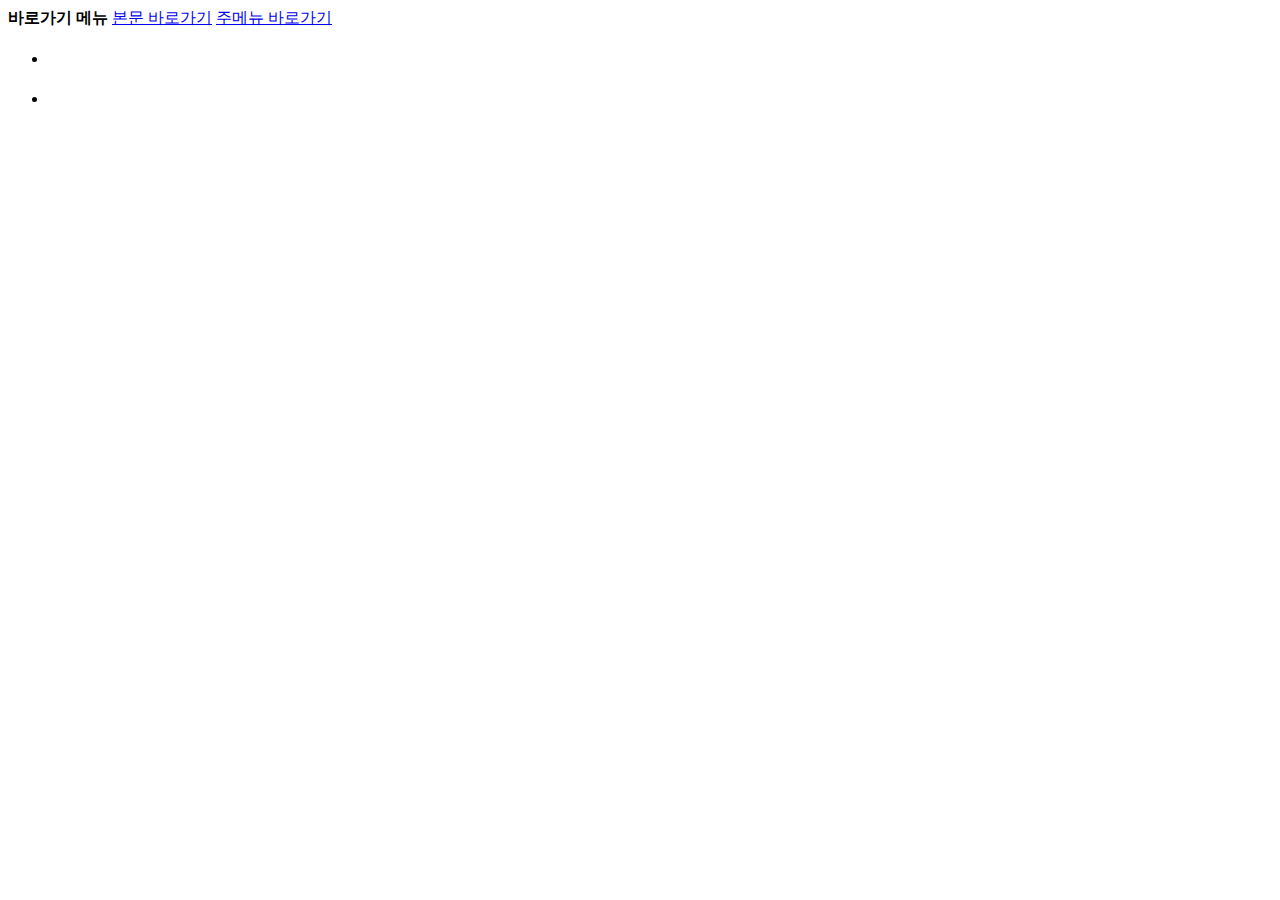
==== html/index.html @ 5887735d "Create index.html" ====
<!DOCTYPE html>
<html lang="ko">

<head>
  <meta charset="UTF-8">
  <meta http-equiv="X-UA-Compatible" content="ie=edge">
  <meta name="viewport" content="width=device-width, initial-scale=1.0, minimum-scale=1.0, maximum-scale=1.0">
  <title>부평구 통합주차시스템</title>
  <link rel="stylesheet" href="../common/css/default.css">
  <link rel="stylesheet" href="../common/css/slick.css" />
  <script src="../common/js/jquery-3.6.0.min.js"></script>
  <script src="../common/js/common.js"></script>
  <script src="../common/js/slick.js"></script>
  <script>
  </script>
</head>

<body>
  <div class="wrapper">
    <!-- skip navi -->
    <div class="skip_navi">
      <strong class="hide">바로가기 메뉴</strong>
      <a href="#contents">본문 바로가기</a>
      <a href="#gnb">주메뉴 바로가기</a>
    </div>
    <!-- / skip navi -->
    <!-- header -->
    <header>
        <div class="container">
            <div class="header_upper">
                <ul></ul>
                <ul></ul>
            </div>
            <div class="header_main">
                <h1></h1>
                <nav class="navwrap">
                    <ul class="gnb">
                        <li>
                            
                            <ul class="lnb"></ul>
                        </li>
                    </ul>
                </nav>
            </div>
        </div>
    </header>
    <!-- / header -->
    <!-- contents -->
    <div class="contentswrap">
        <div class="main_visual">
            <!-- swiper -->
            <ul>
                <li></li>
            </ul>
        </div>
        <section class="notice">

        </section>
        <section class="contacts">

        </section>
        <section class="services"></section>
    </div>
    <!-- / contents -->
    <!-- footer -->
    <footer>
        <div class="container">
            <div class="footer_upper"></div>
            <div class="footer_main"></div>
        </div>
    </footer>
    <!-- / footer -->
  </div>
</body>

</html>
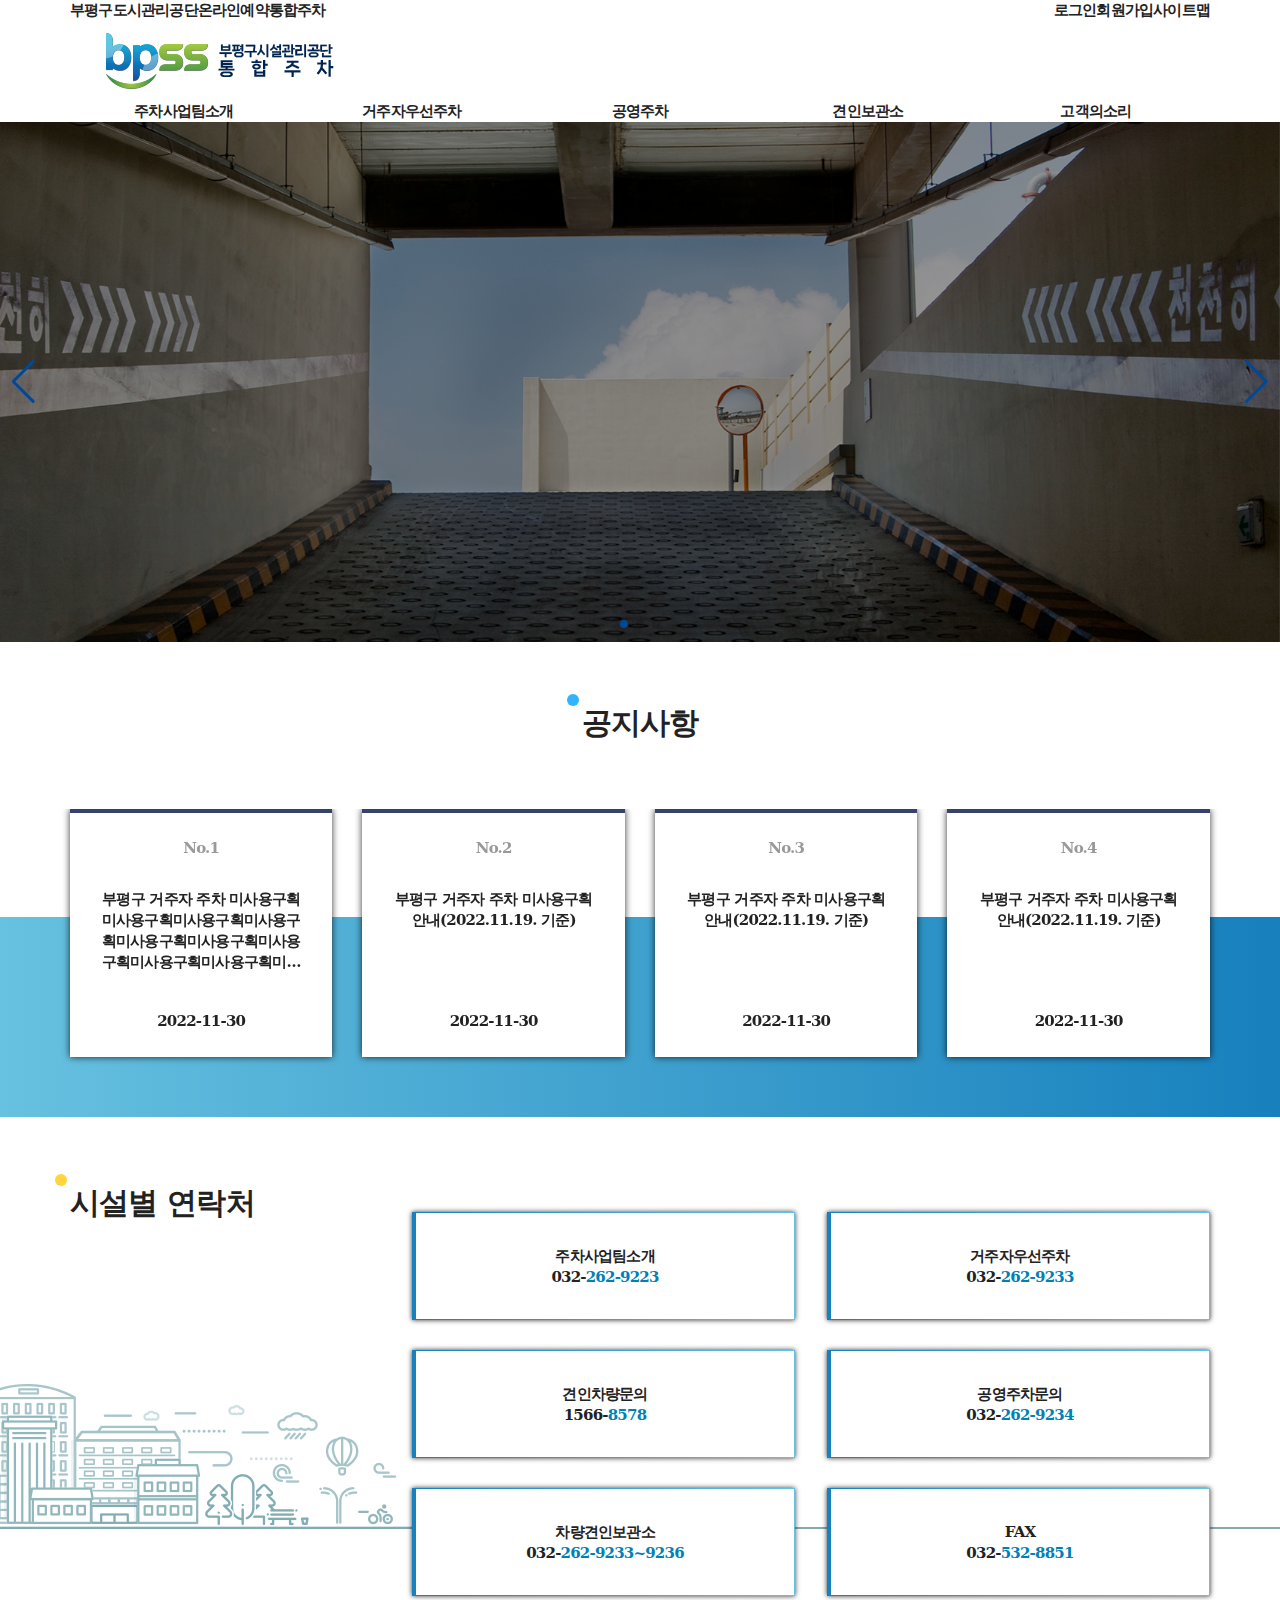
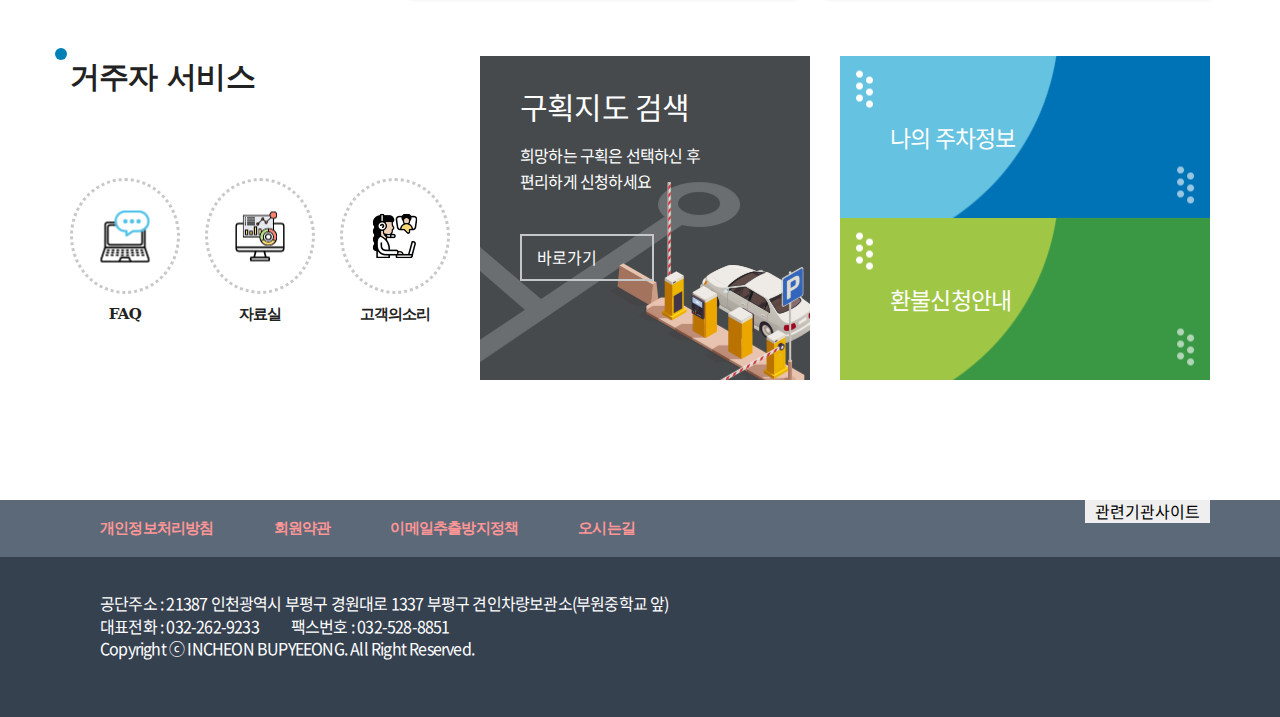
==== commit 1a6b4303: "#1130_bpp_메인70%작업했음" ====
--- a/html/index.html
+++ b/html/index.html
@@ -2,75 +2,364 @@
 <html lang="ko">
 
 <head>
-  <meta charset="UTF-8">
-  <meta http-equiv="X-UA-Compatible" content="ie=edge">
-  <meta name="viewport" content="width=device-width, initial-scale=1.0, minimum-scale=1.0, maximum-scale=1.0">
-  <title>부평구 통합주차시스템</title>
-  <link rel="stylesheet" href="../common/css/default.css">
-  <link rel="stylesheet" href="../common/css/slick.css" />
-  <script src="../common/js/jquery-3.6.0.min.js"></script>
-  <script src="../common/js/common.js"></script>
-  <script src="../common/js/slick.js"></script>
-  <script>
-  </script>
+    <meta charset="UTF-8">
+    <meta http-equiv="X-UA-Compatible" content="ie=edge">
+    <meta name="viewport" content="width=device-width, initial-scale=1.0, minimum-scale=1.0, maximum-scale=1.0">
+    <title>부평구 통합주차시스템</title>
+    <link rel="stylesheet" href="../common/css/default.css">
+    <link rel="stylesheet" href="../common/css/slick.css" />
+    <link rel="stylesheet" href="../common/css/swiper-bundle.min.css">
+    <script src="../common/js/jquery-3.6.0.min.js"></script>
+    <script src="../common/js/common.js"></script>
+    <script src="../common/js/slick.js"></script>
+    <script src="../common/js/swiper-bundle.min.js"></script>
 </head>
 
 <body>
-  <div class="wrapper">
-    <!-- skip navi -->
-    <div class="skip_navi">
-      <strong class="hide">바로가기 메뉴</strong>
-      <a href="#contents">본문 바로가기</a>
-      <a href="#gnb">주메뉴 바로가기</a>
+    <div class="wrapper">
+        <!-- skip navi -->
+        <div class="skip_navi">
+            <strong class="hide">바로가기 메뉴</strong>
+            <a href="#contents">본문 바로가기</a>
+            <a href="#gnb">주메뉴 바로가기</a>
+        </div>
+        <!-- / skip navi -->
+        <!-- header -->
+        <header>
+            <div class="container">
+                <div class="header_upper">
+                    <ul class="ul_l">
+                        <li>
+                            <a href="">
+                                부평구도시관리공단
+                            </a>
+                        </li>
+                        <li>
+                            <a href="">
+                                온라인예약
+                            </a>
+                        </li>
+                        <li>
+                            <a href="">
+                                통합주차
+                            </a>
+                        </li>
+                    </ul>
+                    <ul class="ul_r">
+                        <!-- 로그인하면 숨김 -->
+                        <li>
+                            <a href="">
+                                로그인
+                            </a>
+                        </li>
+                        <li>
+                            <a href="">
+                                회원가입
+                            </a>
+                        </li>
+                        <!-- / 로그인하면 숨김 -->
+                        <li>
+                            <a href="">
+                                사이트맵
+                            </a>
+                        </li>
+                    </ul>
+                </div>
+                <div class="header_main">
+                    <div class="logowrap">
+                        <a href=""><span class="hide">부평구시설관리공단통합주차</span></a>
+                    </div>
+                    <nav class="gnbwrap">
+                        <ul class="gnb">
+                            <li class="dep_1">
+                                <a href="">주차사업팀소개</a>
+                                <div class="lnbwrap">
+                                    <ul class="lnb"></ul>
+                                </div>
+                            </li>
+                            <li class="dep_1">
+                                <a href="">거주자우선주차</a>
+                                <div class="lnbwrap">
+                                    <ul class="lnb"></ul>
+                                </div>
+                            </li>
+                            <li class="dep_1">
+                                <a href="">공영주차</a>
+                                <div class="lnbwrap">
+                                    <ul class="lnb"></ul>
+                                </div>
+                            </li>
+                            <li class="dep_1">
+                                <a href="">견인보관소</a>
+                                <div class="lnbwrap">
+                                    <ul class="lnb"></ul>
+                                </div>
+                            </li>
+                            <li class="dep_1">
+                                <a href="">고객의소리 </a>
+                                <div class="lnbwrap">
+                                    <ul class="lnb"></ul>
+                                </div>
+                            </li>
+                        </ul>
+                    </nav>
+                </div>
+            </div>
+        </header>
+        <!-- / header -->
+        <!-- contents -->
+        <div class="contentswrap">
+            <div class="main_visualwrap">
+                <div class="swiper main_visual">
+                    <div class="swiper-wrapper">
+                        <div class="swiper-slide main_visual_01"><span class="hide">메인비쥬얼1</span></div>
+                        <div class="swiper-slide main_visual_02"><span class="hide">메인비쥬얼2</span></div>
+                        <div class="swiper-slide main_visual_03"><span class="hide">메인비쥬얼3</span></div>
+                    </div>
+                    <div class="swiper-button-next"></div>
+                    <div class="swiper-button-prev"></div>
+                    <div class="swiper-pagination"></div>
+                </div>
+                <ul>
+                    <li></li>
+                </ul>
+            </div>
+            <section class="notice">
+                <div class="container">
+                    <h2 class="main_tit">공지사항</h2>
+                    <div class="swiper noticeslide">
+                        <div class="swiper-wrapper">
+                            <div class="swiper-slide notice_list">
+                                <a href="">
+                                    <p class="notice_num">No.1</p>
+                                    <p class="notice_tit">
+                                        부평구 거주자 주차 미사용구획미사용구획미사용구획미사용구획미사용구획미사용구획미사용구획미사용구획미사용구획미사용구획미사용구획미사용구획미사용구획미사용구획미사용구획미사용구획 안내(2022.11.19. 기준)
+                                    </p>
+                                    <span>2022-11-30</span>
+                                </a>
+                            </div>
+                            <div class="swiper-slide notice_list">
+                                <a href="">
+                                    <p class="notice_num">No.2</p>
+                                    <p class="notice_tit">
+                                        부평구 거주자 주차 미사용구획 안내(2022.11.19. 기준)
+                                    </p>
+                                    <span>2022-11-30</span>
+                                </a>
+                            </div>
+                            <div class="swiper-slide notice_list">
+                                <a href="">
+                                    <p class="notice_num">No.3</p>
+                                    <p class="notice_tit">
+                                        부평구 거주자 주차 미사용구획 안내(2022.11.19. 기준)
+                                    </p>
+                                    <span>2022-11-30</span>
+                                </a>
+                            </div>
+                            <div class="swiper-slide notice_list">
+                                <a href="">
+                                    <p class="notice_num">No.4</p>
+                                    <p class="notice_tit">
+                                        부평구 거주자 주차 미사용구획 안내(2022.11.19. 기준)
+                                    </p>
+                                    <span>2022-11-30</span>
+                                </a>
+                            </div>
+                        </div>
+                        <div class="swiper-button-next2"></div>
+                        <div class="swiper-button-prev2"></div>
+                    </div>
+                </div>
+            </section>
+            <section class="contacts">
+                <div class="container">
+                    <div class="contacts_l">
+                        <h2 class="main_tit">시설별 연락처</h2>
+                    </div>
+                    <ul class="contacts_r">
+                        <li>
+                            <a href="">
+                                주차사업팀소개
+                                <span>032-<em>262-9223</em></span>
+                            </a>
+                        </li>
+                        <li>
+                            <a href="">
+                                거주자우선주차
+                                <span>032-<em>262-9233</em></span>
+                            </a>
+                        </li>
+                        <li>
+                            <a href="">
+                                견인차량문의
+                                <span>1566-<em>8578</em></span>
+                            </a>
+                        </li>
+                        <li>
+                            <a href="">
+                                공영주차문의
+                                <span>032-<em>262-9234</em></span>
+                            </a>
+                        </li>
+                        <li>
+                            <a href="">
+                                차량견인보관소
+                                <span>032-<em>262-9233~9236</em></span>
+                            </a>
+                        </li>
+                        <li>
+                            <a href="">
+                                FAX
+                                <span>032-<em>532-8851</em></span>
+                            </a>
+                        </li>
+                    </ul>
+
+                </div>
+            </section>
+            <section class="services">
+                <div class="container">
+                    <div class="services_l">
+                        <h2 class="main_tit">거주자 서비스</h2>
+                        <ul class="serv_list">
+                            <li><a href="">
+                                <dl>
+                                    <dt>
+                                        <img src="../common/images/main_icn_faq.png" alt="FAQ 아이콘">
+                                    </dt>
+                                    <dd>FAQ</dd>
+                                </dl>
+                            </a></li>
+                            <li><a href="">
+                                <dl>
+                                    <dt>
+                                        <img src="../common/images/main_icn_files.png" alt="자료실 아이콘">
+                                    </dt>
+                                    <dd>자료실</dd>
+                                </dl>
+                            </a></li>
+                            <li><a href="">
+                                <dl>
+                                    <dt>
+                                        <img src="../common/images/main_icn_customer.png" alt="고객의소리 아이콘">
+                                    </dt>
+                                    <dd>고객의소리</dd>
+                                </dl>
+                            </a></li>
+                        </ul>
+                    </div>
+                    <div class="services_m">
+                        <dl>
+                            <dt>구획지도 검색</dt>
+                            <dd>희망하는 구획은 선택하신 후<br />편리하게 신청하세요</dd>
+                        </dl>
+                        <button>바로가기</button>
+                    </div>
+                    <div class="services_r">
+                        <div>
+                            나의 주차정보
+                            <img src="" alt="">
+                            <button></button>
+                        </div>
+                        <div>
+                            환불신청안내
+                            <img src="" alt="">
+                            <button></button>
+                        </div>
+                    </div>
+                </div>
+            </section>
+        </div>
+        <!-- / contents -->
+        <!-- footer -->
+        <footer>
+                <div class="footer_upper">
+                    <div class="container">
+                        <ul>
+                            <li>
+                                <a href="">
+                                    개인정보처리방침
+                                </a>
+                            </li>
+                            <li>
+                                <a href="">
+                                    회원약관
+                                </a>
+                            </li>
+                            <li>
+                                <a href="">
+                                    이메일추출방지정책
+                                </a>
+                            </li>
+                            <li>
+                                <a href="">
+                                    오시는길
+                                </a>
+                            </li>
+                        </ul>
+                        <div>
+                            <label for="rel_sites" class="hide"></label>
+                            <select name="" id="rel_sites">
+                                <option value="0" selected>관련기관사이트</option>
+                            </select>
+                        </div>
+                    </div>
+                </div>
+                <div class="footer_main">
+                    <div class="container">
+                        <address>
+                            <p>
+                                공단주소 : 21387 인천광역시 부평구 경원대로 1337 부평구 견인차량보관소(부원중학교 앞)<br />
+                                대표전화 : 032-262-9233&nbsp;&nbsp;&nbsp;&nbsp;&nbsp;&nbsp;&nbsp;&nbsp;&nbsp;
+                                팩스번호 : 032-528-8851<br />
+                                Copyright ⓒ INCHEON BUPYEEONG. All Right Reserved.
+                            </p>
+                        </address></div>
+                </div>
+        </footer>
+        <!-- / footer -->
     </div>
-    <!-- / skip navi -->
-    <!-- header -->
-    <header>
-        <div class="container">
-            <div class="header_upper">
-                <ul></ul>
-                <ul></ul>
-            </div>
-            <div class="header_main">
-                <h1></h1>
-                <nav class="navwrap">
-                    <ul class="gnb">
-                        <li>
-                            
-                            <ul class="lnb"></ul>
-                        </li>
-                    </ul>
-                </nav>
-            </div>
-        </div>
-    </header>
-    <!-- / header -->
-    <!-- contents -->
-    <div class="contentswrap">
-        <div class="main_visual">
-            <!-- swiper -->
-            <ul>
-                <li></li>
-            </ul>
-        </div>
-        <section class="notice">
-
-        </section>
-        <section class="contacts">
-
-        </section>
-        <section class="services"></section>
-    </div>
-    <!-- / contents -->
-    <!-- footer -->
-    <footer>
-        <div class="container">
-            <div class="footer_upper"></div>
-            <div class="footer_main"></div>
-        </div>
-    </footer>
-    <!-- / footer -->
-  </div>
 </body>
+<script>
+    var swiper = new Swiper(".main_visual", {
+        slidesPerView: 1,
+        loop: true,
+        pagination: {
+            el: ".swiper-pagination",
+            clickable: true,
+        },
+        navigation: {
+            nextEl: ".swiper-button-next",
+            prevEl: ".swiper-button-prev",
+        },
+    });
+
+    var swiper2 = new Swiper(".noticeslide", {
+        slidesPerView: 1,
+        spaceBetween: 30,
+        loop: true,
+        navigation: {
+            nextEl: ".swiper-button-next2",
+            prevEl: ".swiper-button-prev2",
+        },
+        breakpoints: {
+          640: {
+            slidesPerView: 1,
+          },
+          768: {
+            slidesPerView: 2,
+            spaceBetween: 50,
+          },
+          1024: {
+            slidesPerView: 3,
+            spaceBetween: 40,
+          },
+          1280: {
+            slidesPerView: 4,
+            spaceBetween: 30,
+          },
+        },
+    });
+</script>
 
 </html>--- a/common/css/default.css
+++ b/common/css/default.css
@@ -0,0 +1,3883 @@
+@charset "UTF-8";
+/*만세체*/
+@font-face {
+  font-family: "Manse";
+  src: url("../fonts/Manse.woff") format("woff");
+  font-weight: normal;
+  font-style: normal;
+}
+/* open-sans-300 - latin */
+@font-face {
+  font-family: "Open Sans";
+  font-style: normal;
+  font-weight: 300;
+  src: url("../fonts/open-sans-v23-latin-300.eot");
+  /* IE9 Compat Modes */
+  src: local(""), url("../fonts/open-sans-v23-latin-300.eot?#iefix") format("embedded-opentype"), url("../fonts/open-sans-v23-latin-300.woff2") format("woff2"), url("../fonts/open-sans-v23-latin-300.woff") format("woff"), url("../fonts/open-sans-v23-latin-300.ttf") format("truetype"), url("../fonts/open-sans-v23-latin-300.svg#OpenSans") format("svg");
+  /* Legacy iOS */
+}
+/* open-sans-300italic - latin */
+@font-face {
+  font-family: "Open Sans";
+  font-style: italic;
+  font-weight: 300;
+  src: url("../fonts/open-sans-v23-latin-300italic.eot");
+  /* IE9 Compat Modes */
+  src: local(""), url("../fonts/open-sans-v23-latin-300italic.eot?#iefix") format("embedded-opentype"), url("../fonts/open-sans-v23-latin-300italic.woff2") format("woff2"), url("../fonts/open-sans-v23-latin-300italic.woff") format("woff"), url("../fonts/open-sans-v23-latin-300italic.ttf") format("truetype"), url("../fonts/open-sans-v23-latin-300italic.svg#OpenSans") format("svg");
+  /* Legacy iOS */
+}
+/* open-sans-regular - latin */
+@font-face {
+  font-family: "Open Sans";
+  font-style: normal;
+  font-weight: 400;
+  src: url("../fonts/open-sans-v23-latin-regular.eot");
+  /* IE9 Compat Modes */
+  src: local(""), url("../fonts/open-sans-v23-latin-regular.eot?#iefix") format("embedded-opentype"), url("../fonts/open-sans-v23-latin-regular.woff2") format("woff2"), url("../fonts/open-sans-v23-latin-regular.woff") format("woff"), url("../fonts/open-sans-v23-latin-regular.ttf") format("truetype"), url("../fonts/open-sans-v23-latin-regular.svg#OpenSans") format("svg");
+  /* Legacy iOS */
+}
+/* open-sans-italic - latin */
+@font-face {
+  font-family: "Open Sans";
+  font-style: italic;
+  font-weight: 400;
+  src: url("../fonts/open-sans-v23-latin-italic.eot");
+  /* IE9 Compat Modes */
+  src: local(""), url("../fonts/open-sans-v23-latin-italic.eot?#iefix") format("embedded-opentype"), url("../fonts/open-sans-v23-latin-italic.woff2") format("woff2"), url("../fonts/open-sans-v23-latin-italic.woff") format("woff"), url("../fonts/open-sans-v23-latin-italic.ttf") format("truetype"), url("../fonts/open-sans-v23-latin-italic.svg#OpenSans") format("svg");
+  /* Legacy iOS */
+}
+/* open-sans-regular - latin */
+@font-face {
+  font-family: "Open Sans";
+  font-style: normal;
+  font-weight: 400;
+  src: url("../fonts/open-sans-v26-latin-regular.eot");
+  /* IE9 Compat Modes */
+  src: local(""), url("../fonts/open-sans-v26-latin-regular.eot?#iefix") format("embedded-opentype"), url("../fonts/open-sans-v26-latin-regular.woff2") format("woff2"), url("../fonts/open-sans-v26-latin-regular.woff") format("woff"), url("../fonts/open-sans-v26-latin-regular.ttf") format("truetype"), url("../fonts/open-sans-v26-latin-regular.svg#OpenSans") format("svg");
+  /* Legacy iOS */
+}
+/* open-sans-500 - latin */
+@font-face {
+  font-family: "Open Sans";
+  font-style: normal;
+  font-weight: 500;
+  src: url("../fonts/open-sans-v26-latin-500.eot");
+  /* IE9 Compat Modes */
+  src: local(""), url("../fonts/open-sans-v26-latin-500.eot?#iefix") format("embedded-opentype"), url("../fonts/open-sans-v26-latin-500.woff2") format("woff2"), url("../fonts/open-sans-v26-latin-500.woff") format("woff"), url("../fonts/open-sans-v26-latin-500.ttf") format("truetype"), url("../fonts/open-sans-v26-latin-500.svg#OpenSans") format("svg");
+  /* Legacy iOS */
+}
+/* open-sans-600 - latin */
+@font-face {
+  font-family: "Open Sans";
+  font-style: normal;
+  font-weight: 600;
+  src: url("../fonts/open-sans-v23-latin-600.eot");
+  /* IE9 Compat Modes */
+  src: local(""), url("../fonts/open-sans-v23-latin-600.eot?#iefix") format("embedded-opentype"), url("../fonts/open-sans-v23-latin-600.woff2") format("woff2"), url("../fonts/open-sans-v23-latin-600.woff") format("woff"), url("../fonts/open-sans-v23-latin-600.ttf") format("truetype"), url("../fonts/open-sans-v23-latin-600.svg#OpenSans") format("svg");
+  /* Legacy iOS */
+}
+/* open-sans-600italic - latin */
+@font-face {
+  font-family: "Open Sans";
+  font-style: italic;
+  font-weight: 600;
+  src: url("../fonts/open-sans-v23-latin-600italic.eot");
+  /* IE9 Compat Modes */
+  src: local(""), url("../fonts/open-sans-v23-latin-600italic.eot?#iefix") format("embedded-opentype"), url("../fonts/open-sans-v23-latin-600italic.woff2") format("woff2"), url("../fonts/open-sans-v23-latin-600italic.woff") format("woff"), url("../fonts/open-sans-v23-latin-600italic.ttf") format("truetype"), url("../fonts/open-sans-v23-latin-600italic.svg#OpenSans") format("svg");
+  /* Legacy iOS */
+}
+/* open-sans-700 - latin */
+@font-face {
+  font-family: "Open Sans";
+  font-style: normal;
+  font-weight: 700;
+  src: url("../fonts/open-sans-v23-latin-700.eot");
+  /* IE9 Compat Modes */
+  src: local(""), url("../fonts/open-sans-v23-latin-700.eot?#iefix") format("embedded-opentype"), url("../fonts/open-sans-v23-latin-700.woff2") format("woff2"), url("../fonts/open-sans-v23-latin-700.woff") format("woff"), url("../fonts/open-sans-v23-latin-700.ttf") format("truetype"), url("../fonts/open-sans-v23-latin-700.svg#OpenSans") format("svg");
+  /* Legacy iOS */
+}
+/* open-sans-700italic - latin */
+@font-face {
+  font-family: "Open Sans";
+  font-style: italic;
+  font-weight: 700;
+  src: url("../fonts/open-sans-v23-latin-700italic.eot");
+  /* IE9 Compat Modes */
+  src: local(""), url("../fonts/open-sans-v23-latin-700italic.eot?#iefix") format("embedded-opentype"), url("../fonts/open-sans-v23-latin-700italic.woff2") format("woff2"), url("../fonts/open-sans-v23-latin-700italic.woff") format("woff"), url("../fonts/open-sans-v23-latin-700italic.ttf") format("truetype"), url("../fonts/open-sans-v23-latin-700italic.svg#OpenSans") format("svg");
+  /* Legacy iOS */
+}
+/* open-sans-800 - latin */
+@font-face {
+  font-family: "Open Sans";
+  font-style: normal;
+  font-weight: 800;
+  src: url("../fonts/open-sans-v23-latin-800.eot");
+  /* IE9 Compat Modes */
+  src: local(""), url("../fonts/open-sans-v23-latin-800.eot?#iefix") format("embedded-opentype"), url("../fonts/open-sans-v23-latin-800.woff2") format("woff2"), url("../fonts/open-sans-v23-latin-800.woff") format("woff"), url("../fonts/open-sans-v23-latin-800.ttf") format("truetype"), url("../fonts/open-sans-v23-latin-800.svg#OpenSans") format("svg");
+  /* Legacy iOS */
+}
+/* open-sans-800italic - latin */
+@font-face {
+  font-family: "Open Sans";
+  font-style: italic;
+  font-weight: 800;
+  src: url("../fonts/open-sans-v23-latin-800italic.eot");
+  /* IE9 Compat Modes */
+  src: local(""), url("../fonts/open-sans-v23-latin-800italic.eot?#iefix") format("embedded-opentype"), url("../fonts/open-sans-v23-latin-800italic.woff2") format("woff2"), url("../fonts/open-sans-v23-latin-800italic.woff") format("woff"), url("../fonts/open-sans-v23-latin-800italic.ttf") format("truetype"), url("../fonts/open-sans-v23-latin-800italic.svg#OpenSans") format("svg");
+  /* Legacy iOS */
+}
+/* Noto Sans */
+@font-face {
+  font-family: "Noto Sans";
+  font-weight: 200;
+  font-style: normal;
+  src: url("../fonts/NotoSansKR-Light.eot");
+  src: local(※), url("../fonts/NotoSansKR-Light.eot#iefix") format("embedded-opentype"), url("../fonts/NotoSansKR-Light.woff") format("woff"), url("../fonts/NotoSansKR-Light.otf") format("opentype");
+}
+@font-face {
+  font-family: "Noto Sans";
+  font-weight: 300;
+  font-style: normal;
+  src: url("../fonts/NotoSansKR-DemiLight.eot");
+  src: local(※), url("../fonts/NotoSansKR-DemiLight.eot#iefix") format("embedded-opentype"), url("../fonts/NotoSansKR-DemiLight.woff") format("woff"), url("../fonts/NotoSansKR-DemiLight.otf") format("opentype");
+}
+@font-face {
+  font-family: "Noto Sans";
+  font-weight: 400;
+  font-style: normal;
+  src: url("../common/fonts/NotoSansKR-Regular.eot");
+  src: local(※), url("../fonts/NotoSansKR-Regular.eot#iefix") format("embedded-opentype"), url("../fonts/NotoSansKR-Regular.woff") format("woff"), url("../fonts/NotoSansKR-Regular.otf") format("opentype");
+}
+@font-face {
+  font-family: "Noto Sans";
+  font-weight: 500;
+  font-style: normal;
+  src: url("../fonts/NotoSansKR-Medium.eot");
+  src: local(※), url("../fonts/NotoSansKR-Medium.eot#iefix") format("embedded-opentype"), url("../fonts/NotoSansKR-Medium.woff") format("woff"), url("../fonts/NotoSansKR-Medium.otf") format("opentype");
+}
+@font-face {
+  font-family: "Noto Sans";
+  font-weight: 700;
+  font-style: normal;
+  src: url("../fonts/NotoSansKR-Bold.eot");
+  src: local(※), url("../fonts/NotoSansKR-Bold.eot#iefix") format("embedded-opentype"), url("../fonts/NotoSansKR-Bold.woff") format("woff"), url("../fonts/NotoSansKR-Bold.otf") format("opentype");
+}
+/*나눔명조*/
+@font-face {
+  font-family: "NanumMyeongjo";
+  font-style: normal;
+  font-weight: 400;
+  src: local("※"), url("../fonts/NanumMyeongjoR.woff2") format("woff2"), url("../fonts/NanumMyeongjoR.woff") format("woff"), url("../fonts/NanumMyeongjoR.ttf") format("truetype"), url("../fonts/NanumMyeongjoR.otf") format("opentype"), url("../fonts/NanumMyeongjoR.eot") format("embedded-opentype");
+}
+@font-face {
+  font-family: "NanumMyeongjo";
+  font-style: normal;
+  font-weight: 700;
+  src: local("※"), url("../fonts/NanumMyeongjoB.woff2") format("woff2"), url("../fonts/NanumMyeongjoB.woff") format("woff"), url("../fonts/NanumMyeongjoB.ttf") format("truetype"), url("../fonts/NanumMyeongjoB.otf") format("opentype"), url("../fonts/NanumMyeongjoB.eot") format("embedded-opentype");
+}
+@font-face {
+  font-family: "NanumMyeongjo";
+  font-style: normal;
+  font-weight: 900;
+  src: local("※"), url("../fonts/NanumMyeongjoEB.woff2") format("woff2"), url("../fonts/NanumMyeongjoEB.woff") format("woff"), url("../fonts/NanumMyeongjoEB.ttf") format("truetype"), url("../fonts/NanumMyeongjoEB.otf") format("opentype"), url("../fonts/NanumMyeongjoEB.eot") format("embedded-opentype");
+}
+@font-face {
+  font-family: "Elice";
+  font-style: normal;
+  font-weight: 400;
+  src: local("※"), url("../fonts/EliceDigitalBaeumOTF_Regular.woff") format("woff"), url("../fonts/EliceDigitalCodingverH_Regular.ttf") format("truetype"), url("../fonts/EliceDigitalBaeumOTF_Regular.otf") format("opentype"), url("../fonts/EliceDigitalBaeumOTF_Regular.eot") format("embedded-opentype");
+}
+@font-face {
+  font-family: "Elice";
+  font-style: normal;
+  font-weight: 500;
+  src: local("※"), url("../fonts/EliceDigitalBaeumOTF_Regular.woff") format("woff"), url("../fonts/EliceDigitalCodingverH_Regular.ttf") format("truetype"), url("../fonts/EliceDigitalBaeumOTF_Regular.otf") format("opentype"), url("../fonts/EliceDigitalBaeumOTF_Regular.eot") format("embedded-opentype");
+}
+@font-face {
+  font-family: "one";
+  font-weight: 300;
+  font-style: normal;
+  src: url("../fonts/ONE_MOBILE_REGULAR.eot");
+  src: local(※), url("../fonts/ONE_MOBILE_REGULAR.eot") format("embedded-opentype"), url("../fonts/ONE_MOBILE_REGULAR.woff") format("woff"), url("../fonts/ONE_MOBILE_REGULAR.TTF") format("truetype"), url("../fonts/ONE_MOBILE_OTF_REGULAR.OTF") format("opentype");
+}
+@font-face {
+  font-family: "one";
+  font-weight: 400;
+  font-style: normal;
+  src: url("../fonts/ONE_MOBILE_BOLD.eot");
+  src: local(※), url("../fonts/ONE_MOBILE_BOLD.eot") format("embedded-opentype"), url("../fonts/ONE_MOBILE_BOLD.woff") format("woff"), url("../fonts/ONE_MOBILE_BOLD.TTF") format("truetype"), url("../fonts/ONE_MOBILE_OTF_BOLD.OTF") format("opentype");
+}
+@font-face {
+  font-family: "one";
+  font-weight: 500;
+  font-style: normal;
+  src: url("../fonts/ONE_MOBILE_BOLD.eot");
+  src: local(※), url("../fonts/ONE_MOBILE_BOLD.eot") format("embedded-opentype"), url("../fonts/ONE_MOBILE_BOLD.woff") format("woff"), url("../fonts/ONE_MOBILE_BOLD.TTF") format("truetype"), url("../fonts/ONE_MOBILE_OTF_BOLD.OTF") format("opentype");
+}
+@font-face {
+  font-family: "one";
+  font-weight: 600;
+  font-style: normal;
+  src: url("../fonts/ONE_MOBILE_BOLD.eot");
+  src: local(※), url("../fonts/ONE_MOBILE_BOLD.eot") format("embedded-opentype"), url("../fonts/ONE_MOBILE_BOLD.woff") format("woff"), url("../fonts/ONE_MOBILE_BOLD.TTF") format("truetype"), url("../fonts/ONE_MOBILE_OTF_BOLD.OTF") format("opentype");
+}
+@font-face {
+  font-family: "pop";
+  font-weight: 400;
+  font-style: normal;
+  src: url("../fonts/ONE_MOBILE_POP.eot");
+  src: local(※), url("../fonts/ONE_MOBILE_POP.eot") format("embedded-opentype"), url("../fonts/ONE_MOBILE_POP.woff") format("woff"), url("../fonts/ONE_MOBILE_POP.TTF") format("truetype"), url("../fonts/ONE_MOBILE_POP.OTF") format("opentype");
+}
+/* NanumSquare Neo */
+@font-face {
+  font-family: "NanumSquare Neo L";
+  src: url("NanumSquareNeoTTF-aLt.eot");
+  src: url("NanumSquareNeoTTF-aLt.eot?#iefix") format("embedded-opentype"), url("NanumSquareNeoTTF-aLt.woff2") format("woff2"), url("NanumSquareNeoTTF-aLt.woff") format("woff"), url("NanumSquareNeoTTF-aLt.ttf") format("truetype"), url("NanumSquareNeoTTF-aLt.svg#NanumSquareNeoTTF-aLt") format("svg");
+  font-weight: 300;
+  font-style: normal;
+  font-display: swap;
+}
+@font-face {
+  font-family: "NanumSquare Neo B";
+  src: url("NanumSquareNeoTTF-cBd.eot");
+  src: url("NanumSquareNeoTTF-cBd.eot?#iefix") format("embedded-opentype"), url("NanumSquareNeoTTF-cBd.woff2") format("woff2"), url("NanumSquareNeoTTF-cBd.woff") format("woff"), url("NanumSquareNeoTTF-cBd.ttf") format("truetype"), url("NanumSquareNeoTTF-cBd.svg#NanumSquareNeoTTF-cBd") format("svg");
+  font-weight: bold;
+  font-style: normal;
+  font-display: swap;
+}
+@font-face {
+  font-family: "NanumSquare Neo R";
+  src: url("NanumSquareNeoTTF-bRg.eot");
+  src: url("NanumSquareNeoTTF-bRg.eot?#iefix") format("embedded-opentype"), url("NanumSquareNeoTTF-bRg.woff2") format("woff2"), url("NanumSquareNeoTTF-bRg.woff") format("woff"), url("NanumSquareNeoTTF-bRg.ttf") format("truetype"), url("NanumSquareNeoTTF-bRg.svg#NanumSquareNeoTTF-bRg") format("svg");
+  font-weight: normal;
+  font-style: normal;
+  font-display: swap;
+}
+@font-face {
+  font-family: "NanumSquare Neo H";
+  src: url("NanumSquareNeoTTF-eHv.eot");
+  src: url("NanumSquareNeoTTF-eHv.eot?#iefix") format("embedded-opentype"), url("NanumSquareNeoTTF-eHv.woff2") format("woff2"), url("NanumSquareNeoTTF-eHv.woff") format("woff"), url("NanumSquareNeoTTF-eHv.ttf") format("truetype"), url("NanumSquareNeoTTF-eHv.svg#NanumSquareNeoTTF-eHv") format("svg");
+  font-weight: 900;
+  font-style: normal;
+  font-display: swap;
+}
+@font-face {
+  font-family: "NanumSquare Neo EB";
+  src: url("NanumSquareNeoTTF-dEb.eot");
+  src: url("NanumSquareNeoTTF-dEb.eot?#iefix") format("embedded-opentype"), url("NanumSquareNeoTTF-dEb.woff2") format("woff2"), url("NanumSquareNeoTTF-dEb.woff") format("woff"), url("NanumSquareNeoTTF-dEb.ttf") format("truetype"), url("NanumSquareNeoTTF-dEb.svg#NanumSquareNeoTTF-dEb") format("svg");
+  font-weight: bold;
+  font-style: normal;
+  font-display: swap;
+}
+@font-face {
+  font-family: "NanumSquare Neo variable";
+  src: url("NanumSquareNeo-Variable.eot");
+  src: url("NanumSquareNeo-Variable.eot?#iefix") format("embedded-opentype"), url("NanumSquareNeo-Variable.woff2") format("woff2"), url("NanumSquareNeo-Variable.woff") format("woff"), url("NanumSquareNeo-Variable.ttf") format("truetype"), url("NanumSquareNeo-Variable.svg#NanumSquareNeo-Variable") format("svg");
+  font-weight: normal;
+  font-style: normal;
+  font-display: swap;
+}
+/********* reset.css **********/
+html, body, div, span, applet, object, iframe, h1, h2, h3, h4, h5, h6, p, blockquote, pre, a, abbr, acronym, address, big, cite, code, del, dfn, em, img, ins, kbd, q, s, samp, small, strike, strong, sub, sup, tt, var, b, u, i, center, dl, dt, dd, ul, ol, li, form, fieldset, legend, label, input, button, select, textarea, header, main, footer, section, article, aside, menu, nav, table, caption, tbody, tfoot, thead, tr, th, td, summary, figure, figcaption, hgroup {
+  margin: 0;
+  padding: 0;
+  border: 0;
+  font-size: 100%;
+  font: inherit;
+  box-sizing: border-box;
+}
+
+html, body {
+  width: 100%;
+  height: 100%;
+}
+
+body {
+  font-size: 16px;
+  line-height: 1.4;
+  color: #222;
+  font-family: "Noto Sans", "sans-serif";
+  letter-spacing: -0.05em;
+}
+
+/* HTML5 display-role reset for older browsers */
+article, aside, details, figcaption, figure, footer, header, hgroup, menu, nav, section {
+  display: block;
+}
+
+h1, h2, h3, h4, h5, h6 {
+  font-size: 1rem;
+  font-weight: normal;
+}
+
+ul, ol, li {
+  list-style-type: none;
+}
+
+ul:after, ol:after, dl:after {
+  display: block;
+  clear: both;
+  content: "";
+}
+
+a {
+  color: inherit;
+  text-decoration: none;
+  display: block;
+}
+
+img {
+  max-width: 100%;
+  border: 0;
+  vertical-align: middle;
+}
+
+p {
+  max-height: 9999px;
+}
+
+address {
+  font-style: normal;
+}
+
+button {
+  margin: 0;
+  padding: 0;
+  box-sizing: border-box;
+  border: 0 none;
+  background-color: transparent;
+  font-family: inherit;
+  font-size: inherit;
+  cursor: pointer;
+  -webkit-appearance: none;
+  -moz-appearance: none;
+  appearance: none;
+  box-sizing: border-box;
+  cursor: pointer;
+}
+
+caption, legend {
+  height: 1px;
+  width: 1px;
+  overflow: hidden;
+  clip: rect(1px 1px 1px 1px);
+  clip: rect(1px, 1px, 1px, 1px);
+  margin: -1px;
+}
+
+.hide {
+  height: 1px;
+  width: 1px;
+  overflow: hidden;
+  clip: rect(1px 1px 1px 1px);
+  clip: rect(1px, 1px, 1px, 1px);
+  margin: -1px;
+  position: absolute;
+  left: 0;
+  right: 0;
+}
+
+.clear {
+  clear: both;
+  display: block;
+  content: "";
+  overflow: hidden;
+}
+
+.br {
+  display: block;
+}
+
+table {
+  display: table;
+  width: 100%;
+  border-collapse: collapse;
+  border-spacing: 0;
+  table-layout: fixed;
+}
+
+select::-ms-expand {
+  display: none;
+}
+
+input::-ms-check {
+  display: none;
+}
+
+form {
+  display: block;
+  width: 100%;
+}
+
+input, select, textarea {
+  padding: 0 10px;
+  -webkit-appearance: none;
+  -moz-appearance: none;
+  appearance: none;
+  box-sizing: border-box;
+  width: 100%;
+  display: block;
+  border: 0;
+  font-family: inherit;
+}
+
+.ml10 {
+  margin-left: 10px;
+}
+
+.ml20 {
+  margin-left: 20px;
+}
+
+.ml25 {
+  margin-left: 25px;
+}
+
+.ml30 {
+  margin-left: 30px;
+}
+
+.mt20 {
+  margin-top: 20px;
+}
+
+.mt30 {
+  margin-top: 30px;
+}
+
+.mt50 {
+  margin-top: 50px;
+}
+
+.mr40 {
+  margin-right: 40px;
+}
+
+.mb30 {
+  margin-bottom: 30px;
+}
+
+.mb50 {
+  margin-bottom: 50px;
+}
+
+.pb0 {
+  padding-bottom: 0 !important;
+}
+
+.fl {
+  float: left;
+}
+
+.fr {
+  float: right;
+}
+
+.bo_l {
+  border-left: 1px solid #999999;
+}
+
+.bo_r {
+  border-right: 1px solid #999999;
+}
+
+/*flexbox*/
+/*clear*/
+/*요소중앙정렬*/
+/*아이템 정렬*/
+#wrap {
+  min-height: 100vh;
+}
+
+*, a {
+  font-family: "NanumSquare Neo B", "serif";
+  font-weight: bold;
+  font-size: 15px;
+}
+
+.container {
+  max-width: 1140px;
+  margin: auto;
+}
+@media screen and (max-width: 1260px) {
+  .container {
+    margin-right: 30px;
+    margin-left: 30px;
+  }
+}
+@media screen and (max-width: 720px) {
+  .container {
+    margin-right: 13px;
+    margin-left: 13px;
+  }
+}
+
+.skip_navi {
+  position: absolute;
+  z-index: 9999;
+  width: 100%;
+  left: 0;
+  top: 0;
+  text-align: center;
+}
+.skip_navi a {
+  display: block;
+  position: absolute;
+  left: 0;
+  top: -9999px;
+  z-index: 1;
+  width: 100%;
+  height: 40px;
+  line-height: 40px;
+  background-color: #333;
+  color: #fff;
+  font-size: 20px;
+  font-weight: 700;
+}
+.skip_navi a:hover, .skip_navi a:focus {
+  top: 0;
+}
+
+/*헤더*/
+#header {
+  /* box-shadow:0 0 10px rgba(0,0,0,0.1);  */
+  /* &.active {border-radius:0 0 80px 0;transition:border-radius 0.1s;
+    &:before {content:'';width:100%;height:1px;background-color:#ececec;position:absolute;left:0;top:100px;display:block;z-index:11;}
+  } */
+  /*   .gnb {@include clear; text-align: center;position: relative;
+      font-size: 0;z-index: 12;margin-left: 50px;margin-right: 50px; padding-top: 25px;
+
+      .logo {float: left; width: 200px;
+        a {width: 200px;background: url(../images/logo.png) no-repeat center left;height: 40px;line-height: 40px;display: block;margin-right: 30px;
+        }
+      }
+
+      >ul {font-size: 16px; @include clear;display: inline-block;color: #fff;float: left; 
+        >li {float: left; padding: 0 30px;
+          &:hover{
+                    >a{color:#dd373b;} 
+                } 
+            &.active{
+                    a {position:relative;}
+                    >a::before{
+                      position:absolute;left:50%;bottom:-30px;width:100%;transform:translateX(-50%);height:2px;background-color:#dd373b;content:'';z-index:2;
+                    }
+                    .dep2_wrap{visibility:visible;z-index: 3;}
+                } 
+          &:first-child {
+            a {padding-left: 0;}
+          }
+
+          >a {font-weight: 600;position: relative; line-height: 40px;
+            font-family: 'Elice';font-size: 18px;
+          }
+        }
+      }
+
+      .dep2 { display: none;width: 100%;position: absolute;top: 100%;left: 0;
+        z-index: 1; visibility: hidden;background-color: #fff;
+        .container {position: relative;@include clear;
+          >ul {
+            width: calc(100% - 215px);
+            min-height: 120px;
+            padding-left: 50px;
+            background: #fff;
+            @include ftItem(3, 30);
+            margin: 30px 0 30px 215px;
+            border-left: 1px solid #cecfd1;
+            >li {
+              transition: 0.3s;
+              text-align: left;
+              margin-bottom: 18px;
+
+              &:hover {
+                >a {border-color: #23408f;color: #23408f;
+                  background-image: url(../images/icon_dep2_on.png);
+                }
+              }
+
+              >a {line-height: 1.2em;font-size: 16px;padding: 12px 20px;
+                transition: 0.3s; display: block;font-weight: 500;border: 1px solid #cecfd1; border-radius: 4px; transition: 0.3s;
+                background: url(../images/icon_dep2.png) no-repeat right 21px center;
+              }
+            }
+          }
+        }
+      }
+    }
+   */
+}
+@media screen and (max-width: 1200px) {
+  #header .gnb .dep2_wrap .container > div {
+    width: 180px;
+  }
+  #header .gnb .dep2_wrap .container > div img {
+    width: 180px;
+  }
+  #header .gnb .dep2_wrap .container > ul {
+    width: calc(100% - 180px);
+    margin-left: 180px;
+  }
+}
+@media screen and (max-width: 1080px) {
+  #header.active {
+    border-radius: 0;
+  }
+  #header.active:before {
+    top: 82px;
+  }
+  #header .hd_top {
+    display: none;
+  }
+  #header .gnb .logo a {
+    padding: 16px 0;
+  }
+  #header .gnb > ul {
+    display: none;
+  }
+  #header .gnb .btn_sitemap_open {
+    float: right;
+    display: block;
+    width: 50px;
+    height: 110px;
+    background: url(../images/common/icon_hambug.png) no-repeat center right 30px auto;
+  }
+}
+@media screen and (max-width: 720px) {
+  #header {
+    height: 55px;
+  }
+  #header.active:before {
+    top: 55px;
+  }
+  #header .gnb .logo a {
+    width: 155px;
+    background-size: 155px auto;
+    background-image: url(../images/img_logo_m.png);
+    height: 55px;
+    padding: 0;
+  }
+  #header .gnb .util {
+    padding-top: 0px;
+  }
+  #header .gnb .util .search_box {
+    top: 55px;
+  }
+  #header .gnb .util .btn_search_open {
+    width: 55px;
+    height: 55px;
+    background-size: 20px auto;
+  }
+  #header .gnb .util .btn_search_open.active {
+    background-size: 16px auto;
+  }
+  #header .gnb .util .btn_sitemap_open {
+    width: 55px;
+    height: 55px;
+    background-size: 22px auto;
+    margin: 0;
+  }
+}
+
+.m_gnb {
+  display: none;
+}
+@media screen and (min-width: 1080px) {
+  .m_gnb {
+    color: #404650;
+    position: fixed;
+    width: 100%;
+    height: 100%;
+    left: 0;
+    top: 0;
+    background: #fff;
+    z-index: 100;
+    overflow-y: hidden;
+    background: rgba(0, 0, 0, 0.6);
+  }
+  .m_gnb > div {
+    margin-left: 80px;
+    background: #fff;
+    min-height: 100%;
+  }
+  .m_gnb > div .util {
+    padding: 20px 25px;
+    background: #eee;
+  }
+  .m_gnb > div .util:after {
+    content: "";
+    display: block;
+    clear: both;
+  }
+  .m_gnb > div .util ol {
+    float: left;
+  }
+  .m_gnb > div .util ol:after {
+    content: "";
+    display: block;
+    clear: both;
+  }
+  .m_gnb > div .util ol li {
+    float: left;
+    position: relative;
+    margin-right: 7px;
+  }
+  .m_gnb > div .util ol li a {
+    display: inline-block;
+    line-height: 30px;
+    font-size: 13px;
+    padding: 0 40px 0 15px;
+    color: #fff;
+    background: #000 url(../images/m_join.png) no-repeat right 15px center/9px auto;
+    border-radius: 30px;
+    box-shadow: 0 3px 6px rgba(0, 0, 0, 0.33);
+  }
+  .m_gnb > div .util ol li:last-child a {
+    background-image: url(../images/m_login.png);
+  }
+  .m_gnb > div .util .btn_sitemap_close {
+    float: right;
+    width: 30px;
+    height: 30px;
+    background: url(../images/m_close.png) no-repeat center/15px auto;
+  }
+}
+@media screen and (min-width: 1080px) and (max-width: 1080px) {
+  .m_gnb > ul {
+    width: 100%;
+  }
+  .m_gnb > ul > li a {
+    display: block;
+    color: #404650;
+    background: url(../images/arrow_gnb_dep1_off.png) no-repeat right 30px center/7px auto;
+    border-bottom: 1px solid #ddd;
+  }
+  .m_gnb > ul > li > a {
+    font-size: 18px;
+    line-height: 52px;
+    background-color: #fff;
+    font-weight: 500;
+    padding: 0 40px 0 30px;
+  }
+  .m_gnb > ul > li .dep2_wrap {
+    display: none;
+    background-color: #f6f7fc;
+  }
+  .m_gnb > ul > li .dep2_wrap > .container {
+    margin: 0;
+    max-width: none;
+    padding: 0 20px;
+  }
+  .m_gnb > ul > li .dep2_wrap > .container > div {
+    display: none;
+  }
+  .m_gnb > ul > li .dep2_wrap > .container > ul > li > a {
+    display: block;
+    line-height: 45px;
+    font-size: 15px;
+    padding-left: 10px;
+    background-position: right 10px center;
+  }
+  .m_gnb > ul > li .dep2_wrap > .container > ul > li.active2 > a {
+    background-image: url(../images/arrow_gnb_dep3_off.png);
+    background-size: auto 7px;
+  }
+  .m_gnb > ul > li .dep2_wrap > .container > ul .dep3 {
+    display: none;
+    padding: 18px 0;
+    border-bottom: 1px solid #ddd;
+  }
+  .m_gnb > ul > li .dep2_wrap > .container > ul .dep3 > li > a {
+    display: block;
+    line-height: 32px;
+    color: #656d7b;
+    font-size: 14px;
+    border-bottom: none;
+    background: none;
+    font-weight: 300;
+    padding: 0 0 0 20px;
+  }
+  .m_gnb > ul > li .dep2_wrap > .container > ul .dep3 > li > a:before {
+    content: "";
+    display: inline-block;
+    width: 4px;
+    height: 4px;
+    background-color: #b3c1d8;
+    margin-right: 7px;
+    vertical-align: 3px;
+  }
+  .m_gnb > ul > li.active2 > a {
+    background-image: url(../images/arrow_gnb_dep3_off.png);
+    background-size: auto 7px;
+  }
+  .m_gnb > ul > li.active > a {
+    background-color: #23408f;
+    color: #fff;
+    background-image: url(../images/arrow_gnb_dep1_on.png);
+    background-size: auto 7px;
+  }
+  .m_gnb > ul > li.active .dep2_wrap > .container {
+    margin: 0;
+  }
+}
+
+#contents {
+  position: relative;
+}
+#contents:after {
+  content: "";
+  display: block;
+  clear: both;
+}
+.page_spot {
+  position: relative;
+  z-index: 1;
+  border-bottom: 1px solid #dedede;
+  color: #111;
+}
+.page_spot .page_tit {
+  background-repeat: no-repeat;
+  background-position: center;
+  background-size: cover;
+  text-align: center;
+  padding-top: 110px;
+  padding-bottom: 102px;
+  background-image: url(../images/SUB_VISUAL1.png);
+  height: 450px;
+  /*      
+       &.sb1 {background-image:url(../../images/mayor/bg_page_tit_1.jpg);}
+       &.sb2 {background-image:url(../../images/mayor/bg_page_tit_2.jpg);}
+       &.sb3 {background-image:url(../../images/mayor/bg_page_tit_3.jpg);}
+       &.sb4 {background-image:url(../../images/mayor/bg_page_tit_4.jpg);} */
+}
+.page_spot .page_tit.sb1 {
+  background-image: url(../images/SUB_VISUAL2.png);
+}
+.page_spot .page_tit.sb2 {
+  background-image: url(../images/SUB_VISUAL3.png);
+}
+.page_spot .page_tit.sb3 {
+  background-image: url(../images/SUB_VISUAL4.png);
+}
+.page_spot .page_tit.sb4 {
+  background-image: url(../images/SUB_VISUAL5.png);
+}
+.page_spot .page_tit.sb5 {
+  background-image: url(../images/SUB_VISUAL6.png);
+}
+.page_spot .page_tit > span {
+  display: block;
+  font-size: 48px;
+  line-height: 110px;
+  color: #fff;
+  font-family: "elice";
+  font-weight: 600;
+  text-shadow: 10px 10px 15px rgba(0, 0, 0, 0.3);
+  padding-top: 110px;
+}
+.page_spot .lnb {
+  text-align: center;
+}
+.page_spot .lnb > li {
+  display: inline-block;
+  font-size: 20px;
+  font-family: "elice";
+  position: relative;
+  vertical-align: top;
+}
+.page_spot .lnb > li:first-of-type:before {
+  content: none;
+}
+.page_spot .lnb > li > a {
+  display: table;
+  width: 100%;
+  height: 89px;
+  padding-top: 8px;
+  padding: 0 60px;
+}
+.page_spot .lnb > li > a > span {
+  display: table-cell;
+  vertical-align: middle;
+}
+.page_spot .lnb > li.active {
+  color: #151a59;
+  position: relative;
+  font-weight: 600;
+  border-bottom: 1px solid #071081;
+}
+.page_spot .lnb > li.active:before {
+  content: "";
+  position: absolute;
+  left: 50%;
+  bottom: 0;
+  width: 20px;
+  height: 20px;
+  background: url(../images/sub_lnb_Arrow.png) no-repeat center bottom 10px;
+  transform: translate(-50%, 50%);
+  box-sizing: border-box;
+  display: block;
+}
+.page_spot .lnb > li:hover {
+  color: #151a59;
+  position: relative;
+  font-weight: 600;
+  border-bottom: 1px solid #071081;
+}
+.page_spot .lnb > li:hover:before {
+  content: "";
+  position: absolute;
+  left: 50%;
+  bottom: 0;
+  width: 20px;
+  height: 20px;
+  background: url(../images/sub_lnb_Arrow.png) no-repeat center bottom 10px;
+  transform: translate(-50%, 50%);
+  box-sizing: border-box;
+  display: block;
+}
+.page_spot + #contents {
+  padding: 50px 0 60px;
+  min-height: 80vh;
+}
+
+/*페이지 타이틀*/
+.tit_lg {
+  padding-bottom: 50px;
+}
+.tit_lg:after {
+  content: "";
+  display: block;
+  clear: both;
+}
+.tit_lg h2 {
+  font-size: 27px;
+  font-weight: 600;
+  float: left;
+  font-family: "ONE";
+  float: left;
+}
+.tit_lg .pro_box {
+  float: right;
+}
+.tit_lg .pro_box > img {
+  display: inline-block;
+  margin-left: 10px;
+}
+.tit_lg.b_bor {
+  border-bottom: 1px solid #999999;
+}
+
+.tit_md {
+  margin-bottom: 30px;
+  display: block;
+  font-size: 18px;
+  font-family: "ONE";
+  font-weight: 600;
+}
+
+/* 하단페이지넘버 */
+.num {
+  display: block;
+  margin: auto;
+  text-align: center;
+  margin-top: 40px;
+}
+
+.w200 {
+  width: 200px;
+  max-width: 200px !important;
+}
+
+.w50 {
+  width: 50%;
+}
+
+.table th {
+  font-weight: 500;
+  text-align: left;
+  border-top: 1px solid #999;
+  border-bottom: 1px solid #999;
+  padding: 18px 0;
+}
+.table td {
+  border-bottom: 1px solid #999;
+  padding: 35px 0;
+}
+.table td > div {
+  display: inline-block;
+}
+
+.table2 th, .table2 td {
+  font-family: "ONE";
+  padding: 20px 0;
+  font-size: 15px;
+  font-weight: 600;
+  border-bottom: 1px solid #999999;
+  text-align: center;
+}
+.table2 th {
+  background-color: #d7e9ff;
+  border-top: 1px solid #999999;
+}
+.table2 td.left {
+  text-align: left;
+}
+
+.type_list:after {
+  content: "";
+  display: block;
+  clear: both;
+}
+.type_list > li {
+  float: left;
+  margin-right: 40px !important;
+  line-height: 1.2em;
+}
+.type_list > li label {
+  display: inline-block;
+  vertical-align: middle;
+  cursor: pointer;
+  padding-right: 10px;
+  font-family: "ONE";
+}
+.type_list > li input {
+  display: inline-block;
+  width: 20px;
+  height: 20px;
+  padding: 0;
+  vertical-align: middle;
+  background-size: cover;
+  margin-right: 5px;
+  margin-top: 1px;
+}
+.type_list > li input[type=checkbox] {
+  background-image: url("../images/chk_off.jpg");
+}
+.type_list > li input[type=checkbox]:checked {
+  background-image: url("../images/chk_on.jpg");
+}
+.type_list > li input[type=radio] {
+  background-image: url("../images/radio_off.png");
+}
+.type_list > li input[type=radio]:checked {
+  background-image: url("../images/radio_on.png");
+}
+.type_list > li:last-of-type {
+  margin-right: 0 !important;
+}
+
+/* 헤더 */
+#header {
+  position: absolute;
+  left: 0;
+  top: 0;
+  width: 100%;
+  z-index: 3;
+  overflow-y: hidden;
+  color: #fff;
+  /*   .hd_md{
+        .container{display: table;
+          >*{display: table-cell;vertical-align: middle;}
+        }
+    } */
+}
+#header:hover {
+  background-color: rgba(0, 0, 0, 0.5);
+}
+#header:hover > .container::before {
+  background-color: #374958;
+  width: 100%;
+  height: 1px;
+  position: relative;
+  bottom: -111px;
+  left: 0;
+  z-index: 1;
+  display: block;
+  content: "";
+}
+#header .container {
+  max-width: 1880px;
+  position: relative;
+}
+#header .container:after {
+  content: "";
+  display: block;
+  clear: both;
+}
+#header .logo {
+  float: left;
+}
+#header .logo a {
+  width: 230px;
+  background: url(../images/logo.png) no-repeat center left;
+  height: 110px;
+  line-height: 110px;
+  display: block;
+  margin-left: 40px;
+}
+#header .util {
+  float: right;
+  width: 265px;
+  margin-right: 40px;
+}
+#header .util:after {
+  content: "";
+  display: block;
+  clear: both;
+}
+#header .util li {
+  display: inline-block;
+  vertical-align: middle;
+  position: relative;
+}
+#header .util li a {
+  line-height: 110px;
+  padding: 0 20px;
+  font-weight: 400;
+  font-size: 14px;
+  color: #fff;
+}
+#header .util li a.rang {
+  background: url(../images/Arrow019.png) no-repeat center right;
+  padding-right: 20px;
+}
+#header .util .btn_search_open {
+  display: inline-block;
+  background: url(../images/search_btn.png) no-repeat center;
+  width: 40px;
+  height: 110px;
+  margin: 0 20px;
+  /* &.active{background-image: url(../images/icon_search_close.png);
+  + .search_box{display: block;}
+  } */
+}
+#header .util .open_gnb {
+  background: url(../images/sitemap_btn.png) no-repeat center;
+  width: 40px;
+  height: 110px;
+  display: inline-block;
+  vertical-align: middle;
+}
+@media screen and (max-width: 1155px) {
+  #header .util {
+    width: 200px;
+  }
+  #header .util li a {
+    padding: 0 10px;
+  }
+  #header .util .btn_search_open {
+    margin-right: 0;
+  }
+}
+@media screen and (max-width: 1080px) {
+  #header .util {
+    width: 40px;
+    text-align: right;
+  }
+  #header .util li:first-child {
+    display: none;
+  }
+  #header .util li:nth-child(2) {
+    display: none;
+  }
+  #header .util li:nth-child(3) {
+    display: none;
+  }
+}
+@media screen and (max-width: 720px) {
+  #header .util .open_gnb {
+    height: 70px;
+  }
+}
+#header .m_btn {
+  display: none;
+}
+#header .hd_menu {
+  float: left;
+  width: 50%;
+}
+#header #gnb {
+  width: 100%;
+  position: relative;
+  z-index: 1;
+  overflow: hidden;
+}
+#header #gnb:after {
+  content: "";
+  display: block;
+  clear: both;
+}
+#header #gnb .container:after {
+  content: "";
+  display: block;
+  clear: both;
+}
+#header #gnb .gnb_hd {
+  display: none;
+}
+#header #gnb .dep1 > li {
+  float: left;
+  position: relative;
+}
+#header #gnb .dep1 > li > a {
+  display: table;
+  width: 100%;
+  height: 110px;
+  font-size: 18px;
+  font-weight: 600;
+  font-family: "Elice";
+}
+#header #gnb .dep1 > li > a span {
+  display: table-cell;
+  vertical-align: middle;
+  text-align: center;
+}
+#header #gnb .dep2 {
+  position: absolute;
+  left: 0;
+  top: 100%;
+  z-index: 1;
+  width: 100%;
+  padding: 20px 10px;
+  text-align: center;
+  word-break: keep-all;
+  color: #666;
+  font-size: 16px;
+  font-weight: 500;
+}
+#header #gnb .dep2 li a {
+  font-family: "ONE";
+  margin-bottom: 10px;
+}
+#header #gnb .dep2 li:hover {
+  color: #fff;
+}
+#header #gnb .m_util {
+  display: none;
+}
+
+@media screen and (max-width: 1260px) {
+  #header .container {
+    margin-left: 0;
+    margin-right: 0;
+  }
+}
+@media screen and (max-width: 1080px) {
+  .container {
+    margin: 0 20px;
+    max-width: 100%;
+  }
+  #header:hover {
+    background-color: unset;
+  }
+  #header:hover > .container::before {
+    display: none;
+  }
+  #header #gnb {
+    position: fixed;
+    left: 0;
+    top: 0;
+    width: 100%;
+    height: 100%;
+    background-color: #fff;
+    overflow-x: hidden;
+    overflow-y: auto;
+    display: none;
+  }
+  #header #gnb .dep1 > li > a span {
+    text-align: left;
+  }
+  #header .hd_menu .logo a {
+    background-position: top left;
+    height: 60px;
+  }
+  #header .hd_menu {
+    width: unset;
+  }
+  #header .util > div > div {
+    display: none;
+  }
+  #header .util > div .logo {
+    position: absolute;
+    top: 20px;
+    display: block;
+    left: 20px;
+    content: "";
+  }
+  #header .util > div .logo a {
+    background-size: 240px auto;
+    background-position: top 5px left; /*220930*/
+  }
+  #header .hd_menu #gnb {
+    position: fixed;
+    left: 0;
+    top: 0;
+    width: 100%;
+    height: 100%;
+    overflow-x: hidden;
+    overflow-y: auto;
+    display: none;
+    background: #fff;
+    z-index: 100;
+  }
+  #header .hd_menu #gnb .container:after {
+    content: "";
+    display: block;
+    clear: both;
+  }
+  #header .hd_menu #gnb:before {
+    content: none;
+  }
+  #header .hd_menu #gnb .gnb_hd {
+    width: 100%;
+    height: 80px;
+    line-height: 80px;
+    text-align: right;
+    display: block;
+    background: #fff;
+    position: relative;
+  }
+  #header .hd_menu #gnb .gnb_hd:after {
+    content: "";
+    display: block;
+    clear: both;
+  }
+  #header .hd_menu #gnb .gnb_hd img {
+    position: absolute;
+    left: 20px;
+    top: 25px;
+    width: 240px; /* 220930 */
+  }
+  #header .hd_menu #gnb .gnb_hd .close_gnb {
+    vertical-align: middle;
+    width: 33px;
+    margin-right: 20px;
+    background: url(../images/m_gnb_close.png) no-repeat center right;
+    background-size: auto 28px;
+    height: 60px;
+  }
+  #header .hd_menu .m_btn {
+    display: block;
+    text-align: right;
+  }
+  #header .hd_menu .m_btn .open_gnb {
+    width: 40px;
+    height: 50px;
+    background: url(../images/btn_sitemap_open2.png) no-repeat top right;
+    background-size: 30px auto;
+  }
+  #header .hd_menu .m_btn .logo a {
+    background-size: auto 40px;
+    line-height: 40px;
+  }
+  #header #gnb .container:after {
+    content: "";
+    display: block;
+    clear: both;
+  }
+  #header #gnb:before {
+    content: none;
+  }
+  #header #gnb .gnb_hd:after {
+    content: "";
+    display: block;
+    clear: both;
+  }
+  #header #gnb .dep1 {
+    width: 100%;
+    padding: 0 0 30px 25px;
+  }
+  #header #gnb .dep1 > li {
+    width: 100%;
+    border-bottom: 1px solid #dde1ea;
+  }
+  #header #gnb .dep1 > li > a {
+    display: table;
+    width: 100%;
+    height: 50px;
+    text-align: left;
+    font-size: 24px;
+    color: #000;
+    line-height: 60px;
+  }
+  #header #gnb .dep1 > li > a.menu_btn {
+    position: relative;
+  }
+  #header #gnb .dep1 > li > a.menu_btn:after {
+    content: "";
+    position: absolute;
+    right: 25px;
+    top: 50%;
+    background: url(../images/icon_gnb_dep1_off.png) no-repeat center/20px auto;
+    width: 20px;
+    height: 20px;
+    transform: translateY(-50%);
+    transition: all 0.3s;
+  }
+  #header #gnb .dep1 > li > div {
+    position: static;
+    visibility: visible;
+    min-height: auto;
+    display: none;
+    background-color: #fff;
+  }
+  #header #gnb .dep1 > li > div:before, #header #gnb .dep1 > li > div:after {
+    content: none;
+  }
+  #header #gnb .dep1 > li > div > div {
+    display: none;
+  }
+  #header #gnb .dep1 > li.active > a span:before, #header #gnb .dep1 > li.active > a span:after {
+    content: none;
+  }
+  #header #gnb .dep1 > li.active > a.menu_btn:after {
+    background: url(../images/icon_gnb_dep1_on.png) no-repeat center/20px auto;
+  }
+  #header #gnb .dep1 > li.active > div {
+    visibility: visible;
+  }
+  #header .hd_menu #gnb .dep1 > li > div {
+    position: static;
+    visibility: visible;
+    min-height: auto;
+    display: block;
+  }
+  #header .hd_menu #gnb .dep1 > li > div > div {
+    margin: 0;
+  }
+  #header .hd_menu #gnb .dep1 > li > div > div > div {
+    display: none;
+  }
+  #header .hd_menu #gnb .dep1 > li > div::before, #header .hd_menu #gnb .dep1 > li > div::after {
+    display: none;
+  }
+  #header .hd_menu #gnb .dep2 > li {
+    display: block;
+    width: 100%;
+  }
+  #header .hd_menu #gnb .dep2 > li::after {
+    display: none;
+  }
+  #header #gnb .dep2 li:hover > a {
+    -webkit-text-decoration-line: none;
+            text-decoration-line: none;
+  }
+  #header .hd_menu #gnb .dep2 > li > a {
+    font-size: 20px;
+    line-height: 50px;
+    height: auto;
+    padding: 0;
+    width: 100%;
+    display: block;
+    border-bottom: 0;
+    position: relative;
+    font-weight: 500;
+    text-align: left;
+    color: #666;
+    margin-bottom: 0;
+  }
+  #header #gnb .dep2 > li > a.menu_btn:after {
+    content: "";
+    position: absolute;
+    right: 25px;
+    top: 50%;
+    background: url(../images/lnb_arrow_down.png) no-repeat center/14px auto;
+    width: 14px;
+    height: 9px;
+    transform: translateY(-50%);
+  }
+  #header #gnb .dep2 > li.active > a.menu_btn:after {
+    background: url(../images/lnb_arrow_up.png) no-repeat center/14px auto;
+  }
+  #header #gnb .dep2 {
+    border-top: 2px solid #7196ff;
+    display: none;
+    position: relative;
+    padding: 0;
+    padding-left: 25px;
+  }
+  #header #gnb .dep2:before {
+    content: none;
+  }
+  #header #gnb .dep2 > li {
+    border-bottom: 1px solid #dde1ea;
+    display: block;
+  }
+  #header #gnb .dep2 > li > h2 {
+    display: none;
+  }
+  #header #gnb .dep2 > li:last-of-type {
+    border-bottom: 0;
+  }
+  #header #gnb .dep2 > li > a:after {
+    content: none;
+  }
+  #header #gnb .dep2 > li.active > a:before {
+    content: "";
+    background-color: #fff;
+  }
+  #header #gnb .dep2 > li.active > a.menu_btn {
+    position: relative;
+  }
+  #header #gnb .dep2 > li .dep3 {
+    padding-left: 0;
+    display: none;
+    width: 100%;
+    padding-left: 20px;
+    height: auto;
+  }
+  #header #gnb .dep2 > li .dep3 > li {
+    width: 100%;
+    float: none;
+    display: block;
+    margin-bottom: 5px;
+    padding-left: 0;
+    line-height: 60px;
+  }
+  #header #gnb .dep2 > li .dep3 > li:before {
+    content: none;
+  }
+  #header #gnb .dep2 > li .dep3 > li > a { /* 221014 */
+    font-size: 19px;
+    color: #555;
+    display: inline-block;
+    width: 100%;
+  }
+  #header #gnb .dep3 {
+    border-top: 1px solid #dde1ea;
+    display: none;
+    position: relative;
+    padding: 0;
+    padding-left: 25px;
+  }
+  #header #gnb .dep3 > li {
+    border-bottom: 1px solid #dde1ea;
+    display: block;
+  }
+  #header #gnb .dep3 > li:last-child {
+    border-bottom: none;
+  }
+  #header #gnb .m_util > li:first-of-type {
+    border-right: 1px solid #80a6e3;
+  }
+  #header .hd_menu #gnb .m_util {
+    display: block;
+    border-top: 1px solid #ccc;
+    border-bottom: 1px solid #ccc;
+  }
+  #header .hd_menu #gnb .m_util:after {
+    content: "";
+    display: block;
+    clear: both;
+  }
+  #header .hd_menu #gnb .m_util > li {
+    float: left;
+    width: 50%;
+    text-align: center;
+  }
+  /* 220928 수정 */
+  #header .hd_menu #gnb .m_util > li.loginname {
+    width: 100%;
+    padding: 20px 0;
+    height: 65px;
+    border-bottom: 1px solid #ccc;
+    border-right: none;
+  }
+  #header .hd_menu #gnb .m_util > li {
+    border-right: 1px solid #ccc;
+  }
+  #header .hd_menu #gnb .m_util > li:last-child {
+    border-right: none;
+  }
+  #header .hd_menu #gnb .m_util > li a img {
+    display: block;
+    margin: auto;
+  }
+  #header .hd_menu #gnb .m_util > li a {
+    font-size: 20px;
+    text-align: center;
+    color: #555;
+    padding: 20px 0;
+  }
+}
+@media screen and (max-width: 720px) {
+  #header .logo a {
+    margin-left: 20px;
+    height: 70px;
+  }
+  #header .util {
+    margin-right: 20px;
+  }
+}
+/* 푸터 */
+.footer .container {
+  max-width: 1270px;
+  border-left: 1px solid #c8c8c8;
+  border-right: 1px solid #c8c8c8;
+}
+.footer .container > ul {
+  padding: 40px 20px;
+  text-align: right;
+  border-bottom: 1px solid #c8c8c8;
+}
+.footer .container > ul li {
+  text-align: right;
+  display: inline-block;
+  padding: 0 10px;
+}
+.footer .container > ul li:first-child {
+  padding-left: 0;
+}
+.footer .container > ul li:last-child {
+  padding-right: 0;
+}
+.footer .container .adr {
+  padding: 40px 70px 110px;
+}
+.footer .container .adr:after {
+  content: "";
+  display: block;
+  clear: both;
+}
+.footer .container .adr ol {
+  background: url(../images/footer_logo.png) no-repeat center left;
+  padding-left: 153px;
+  height: 60px;
+  font-size: 14px;
+  font-family: "ONE";
+  font-weight: 600;
+  float: left;
+}
+.footer .container .adr .website {
+  float: right;
+  width: 235px;
+  position: relative;
+}
+.footer .container .adr .website .btn {
+  position: relative;
+  width: 100%;
+  border: 2px solid #b1b1b1;
+  border-radius: 42px;
+  height: 42px;
+  padding: 0 45px 0 30px;
+  text-align: left;
+  background: #2d457c url(../images/website_arrow_down.png) no-repeat right 32px center;
+  z-index: 1;
+  color: #aaa;
+}
+.footer .container .adr .website .btn.active {
+  background-image: url(../images/website_arrow_up.png);
+}
+.footer .container .adr .website > ul {
+  padding-top: 20px;
+  display: none;
+  position: absolute;
+  left: 0;
+  top: 55%;
+  width: 100%;
+  max-height: 120px;
+  overflow-x: hidden;
+  overflow-y: auto;
+  border: 2px solid #b1b1b1;
+  border-radius: 0 0 5px 5px;
+}
+.footer .container .adr .website > ul li {
+  padding: 10px 28px;
+  border-bottom: 1px solid #b1b1b1;
+}
+.footer .container .adr .website > ul li:last-child {
+  border-bottom: none;
+}
+.footer.sub {
+  background-color: #2d457c;
+  color: #aaa;
+}
+.footer.main .container {
+  max-width: 1200px;
+}
+.footer.main .container > ul {
+  position: relative;
+}
+.footer.main .container .adr ol {
+  color: #444;
+}
+.footer.main .container .adr .website .btn {
+  background-color: #fff;
+  color: #000;
+}
+.footer.main .container .adr .website > ul {
+  background-color: #fff;
+}
+@media screen and (max-width: 1260px) {
+  .footer.main .container ul::after {
+    left: 77px;
+  }
+  .footer.main .container ul::before {
+    right: 149px;
+    height: 1500px;
+    z-index: 0;
+  }
+}
+@media screen and (max-width: 1100px) {
+  .footer.main .container ul::before {
+    right: 139px;
+  }
+}
+@media screen and (max-width: 1080px) {
+  .footer.main .container ul::after {
+    left: 103px;
+  }
+  .footer.main .container ul::before {
+    right: 102px;
+    height: 2000px;
+  }
+  .footer .container .adr ol {
+    margin-top: 40px;
+  }
+}
+@media screen and (max-width: 887px) {
+  .footer .container > ul {
+    padding: 40px 10px;
+  }
+  .footer .container > ul li {
+    padding: 0 3px;
+    font-size: 14px;
+  }
+}
+@media screen and (max-width: 720px) {
+  .footer .container {
+    border-left: unset;
+    border-right: unset;
+  }
+  .footer .container > ul {
+    display: none;
+  }
+  .footer .container .adr ol {
+    background-position: center top;
+    padding-left: 0;
+    padding-top: 75px;
+    text-align: center;
+  }
+  .footer .container .adr .website {
+    float: unset;
+    margin: auto;
+  }
+}
+
+/* header */
+header .container {
+  display: flex;
+  flex-direction: column;
+  flex-wrap: nowrap;
+}
+header .container .header_upper {
+  display: flex;
+  flex-wrap: nowrap;
+  justify-content: space-between;
+}
+header .container .header_upper > ul {
+  display: flex;
+  flex-wrap: nowrap;
+}
+header .container .header_main .logowrap {
+  height: 80px;
+}
+header .container .header_main .logowrap a {
+  width: 300px;
+  height: 100%;
+  background: url(../images/main_logo.png) no-repeat center center;
+}
+header .container .header_main .gnbwrap .gnb {
+  display: flex;
+  flex-wrap: nowrap;
+}
+header .container .header_main .gnbwrap .gnb > .dep_1 {
+  flex: 0 0 20%;
+  text-align: center;
+}
+
+/* footer */
+footer .footer_upper {
+  background-color: #5c6979;
+}
+footer .footer_upper .container {
+  display: flex;
+  flex-wrap: nowrap;
+  justify-content: space-between;
+}
+footer .footer_upper .container ul {
+  display: flex;
+  flex-wrap: nowrap;
+}
+footer .footer_upper .container ul > li {
+  padding: 18px 30px;
+}
+footer .footer_upper .container ul > li:hover {
+  background-color: #495564;
+}
+footer .footer_upper .container ul > li a {
+  color: #ff9696;
+}
+footer .footer_main {
+  height: 160px;
+  padding-top: 35px;
+  background-color: #364150;
+  color: #fff;
+}
+footer .footer_main address {
+  padding: 0 30px;
+}
+
+/* swiper common */
+.swiper {
+  width: 100%;
+  height: 100%;
+  margin-left: auto;
+  margin-right: auto;
+}
+
+/* contents */
+.contentswrap {
+  width: 100%;
+  height: 100%;
+  /* main_visual */
+}
+.contentswrap .main_visualwrap {
+  width: 100%;
+  height: 520px;
+  position: relative;
+}
+.contentswrap .main_visualwrap::after {
+  content: "";
+  display: block;
+  background: rgba(0, 0, 0, 0.4);
+  width: 100%;
+  height: 100%;
+  position: absolute;
+  top: 0;
+  left: 0;
+  z-index: 5;
+}
+.contentswrap .main_visualwrap .swiper-slide {
+  background: #fff;
+}
+.contentswrap .main_visualwrap .swiper-slide.main_visual_01 {
+  background: url(../images/main_visual_01.png) no-repeat center center/cover;
+}
+.contentswrap .main_visualwrap .swiper-slide.main_visual_02 {
+  background: url(../images/main_visual_02.png) no-repeat center center/cover;
+}
+.contentswrap .main_visualwrap .swiper-slide.main_visual_03 {
+  background: url(../images/main_visual_03.png) no-repeat center center/cover;
+}
+
+.main_tit {
+  font-family: "NanumSquare Neo EB", "serif";
+  font-weight: bold;
+  font-size: 30px;
+  display: inline-block;
+  position: relative;
+}
+.main_tit::before {
+  content: "";
+  display: block;
+  width: 12px;
+  height: 12px;
+  background-color: #000;
+  border-radius: 50%;
+  position: absolute;
+  top: -8px;
+  left: -15px;
+}
+
+/* section notice */
+.notice {
+  text-align: center;
+  padding-top: 60px;
+  position: relative;
+}
+.notice::after {
+  content: "";
+  display: block;
+  position: absolute;
+  bottom: -50px;
+  left: 50%;
+  transform: translateX(-50%);
+  width: 1280px;
+  height: 200px;
+  background: rgb(103, 193, 224);
+  background: linear-gradient(90deg, rgb(103, 193, 224) 0%, rgb(23, 128, 189) 100%);
+}
+.notice .container {
+  max-width: 1280px;
+  position: relative;
+  margin-bottom: 50px;
+}
+.notice .main_tit {
+  margin-bottom: 65px;
+}
+.notice .main_tit::before {
+  background-color: #31b4ff;
+}
+.notice .noticeslide {
+  width: 91.41%;
+  padding: 0 15px 10px;
+}
+.notice .noticeslide .notice_list a {
+  height: 248px;
+  background: #fff;
+  box-shadow: 0 0 7px rgba(0, 0, 0, 0.8);
+  display: flex;
+  flex-direction: column;
+  padding: 25px 30px;
+  border-top: 4px solid #37426a;
+}
+.notice .noticeslide .notice_list a .notice_num {
+  color: #999;
+  margin-bottom: 30px;
+}
+.notice .noticeslide .notice_list a .notice_tit {
+  display: -webkit-box;
+  max-height: 80px;
+  text-overflow: ellipsis;
+  overflow: hidden;
+  -webkit-box-orient: vertical;
+  -webkit-line-clamp: 4;
+}
+.notice .noticeslide .notice_list a span {
+  margin-top: auto;
+}
+
+/* section contacts */
+.contacts {
+  padding-top: 65px;
+  background: url(../images/main_bg_sec2.png) no-repeat center 80%;
+}
+.contacts .container {
+  display: flex;
+  flex-wrap: nowrap;
+  justify-content: space-between;
+}
+@media screen and (max-width: 1024px) {
+  .contacts .container {
+    flex-wrap: wrap;
+    flex-direction: column;
+  }
+}
+.contacts .container .contacts_l {
+  flex: 0 0 20%;
+}
+.contacts .container .contacts_l .main_tit::before {
+  background-color: #ffd43d;
+}
+.contacts .container .contacts_r {
+  flex: 0 0 70%;
+  display: flex;
+  flex-wrap: wrap;
+  justify-content: space-between;
+}
+@media screen and (max-width: 768px) {
+  .contacts .container .contacts_r {
+    flex-direction: column;
+  }
+}
+.contacts .container .contacts_r::after {
+  display: none;
+}
+.contacts .container .contacts_r > li {
+  flex: 0 0 48%;
+  background: rgb(103, 193, 224);
+  background: linear-gradient(270deg, rgb(103, 193, 224) 0%, rgb(23, 128, 189) 100%);
+  box-shadow: 0 0 5px rgba(0, 0, 0, 0.8);
+  margin-top: 30px;
+}
+.contacts .container .contacts_r > li a {
+  background-color: #fff;
+  width: calc(100% - 5px);
+  height: calc(100% - 2px);
+  padding: 33px 0;
+  text-align: center;
+  position: relative;
+  top: 1px;
+  left: 4px;
+  margin-right: 0;
+}
+.contacts .container .contacts_r > li a span {
+  display: block;
+}
+.contacts .container .contacts_r > li a span em {
+  color: #0081b6;
+}
+
+/* section services */
+.services {
+  padding-top: 60px;
+  margin-bottom: 120px;
+}
+.services .container {
+  display: flex;
+  flex-wrap: nowrap;
+  justify-content: space-between;
+}
+@media screen and (max-width: 768px) {
+  .services .container {
+    flex-wrap: wrap;
+    justify-content: flex-start;
+  }
+}
+.services .container .services_l {
+  flex: 0 0 33.33%;
+}
+.services .container .services_l .main_tit {
+  margin-bottom: 80px;
+}
+.services .container .services_l .main_tit::before {
+  background-color: #0081b6;
+}
+.services .container .services_l .serv_list {
+  display: flex;
+  flex-wrap: nowrap;
+  justify-content: space-between;
+}
+.services .container .services_l .serv_list::after {
+  display: none;
+}
+.services .container .services_l .serv_list > li {
+  flex: 0 0 28.9%;
+}
+.services .container .services_l .serv_list > li dl dt {
+  width: 100%;
+  padding-top: 100%;
+  border: 3px dotted #c8c8c8;
+  border-radius: 50%;
+  position: relative;
+  margin-bottom: 10px;
+}
+.services .container .services_l .serv_list > li dl dt img {
+  position: absolute;
+  top: 50%;
+  left: 50%;
+  transform: translate(-50%, -50%);
+}
+.services .container .services_l .serv_list > li dl dd {
+  text-align: center;
+}
+.services .container .services_m {
+  flex: 0 0 28.94%;
+  background: url(../images/main_serv_bg_01.png) no-repeat center center;
+  padding: 30px 40px;
+  color: #fff;
+}
+.services .container .services_m dt {
+  font-size: 30px;
+  margin-bottom: 15px;
+}
+.services .container .services_m dd {
+  font-size: 16px;
+  line-height: 1.6;
+  margin-bottom: 40px;
+}
+.services .container .services_m button {
+  border: 2px solid #c5c6c7;
+  color: #fff;
+  padding: 10px 15px;
+  padding-right: 55px;
+}
+.services .container .services_r {
+  flex: 0 0 32.45%;
+}
+.services .container .services_r > div {
+  padding: 65px 50px;
+  font-size: 23px;
+  color: #fff;
+}
+.services .container .services_r > div:first-of-type {
+  background: url(../images/main_serv_bg_02.png) no-repeat center center;
+}
+.services .container .services_r > div:last-of-type {
+  background: url(../images/main_serv_bg_03.png) no-repeat center center;
+}
+
+.toggle + label {
+  cursor: pointer;
+  display: inline-block;
+  width: 70px;
+  line-height: 35px;
+  border-radius: 35px;
+  border: 1px solid #ccc;
+  position: relative;
+  text-align: right;
+  padding: 0 12px;
+}
+.toggle + label span {
+  position: absolute;
+  left: 2px;
+  top: 50%;
+  transform: translateY(-50%);
+  width: 30px;
+  height: 30px;
+  border-radius: 30px;
+  transition: 0.3s;
+  background-color: #ccc;
+}
+.toggle + label:after {
+  content: "off";
+}
+.toggle:checked + label {
+  text-align: left;
+}
+.toggle:checked + label span {
+  left: calc(100% - 33px);
+  transition: 0.3s;
+  background-color: #555;
+}
+.toggle:checked + label:before {
+  content: "on";
+}
+.toggle:checked + label:after {
+  content: none;
+}
+
+/* 셀렉트 */
+.pro_box .dropdown {
+  max-width: 450px;
+  position: relative;
+  display: inline-block;
+  z-index: 1;
+}
+.pro_box .dropdown .btn {
+  position: relative;
+  width: 100%;
+  border: 1px solid #999;
+  border-radius: 42px;
+  height: 30px;
+  padding: 0 40px 0 20px;
+  text-align: left;
+  background: #fff url(../images/tit_dropdown_btn_down.png) no-repeat right 20px center;
+  z-index: 1;
+  font-size: 14px;
+}
+.pro_box .dropdown .btn.active {
+  background-image: url(../images/tit_dropdown_btn_up.png);
+}
+.pro_box .dropdown > ul {
+  background-color: #fff;
+  padding-top: 10px;
+  display: none;
+  position: absolute;
+  left: 0;
+  top: 55%;
+  width: 100%;
+  max-height: 120px;
+  overflow-x: hidden;
+  overflow-y: auto;
+  border: 1px solid #b1b1b1;
+  border-radius: 0 0 5px 5px;
+  font-size: 14px;
+}
+.pro_box .dropdown > ul li {
+  padding: 5px 25px;
+  border-bottom: 1px solid #b1b1b1;
+}
+.pro_box .dropdown > ul li:last-child {
+  border-bottom: none;
+}
+
+/*드롭다운 리스트*/
+.list_dropdown {
+  border-top: 1px solid #444444;
+}
+.list_dropdown ol li {
+  border-bottom: 1px solid #444444;
+  padding: 10px 0;
+  font-weight: 500;
+}
+.list_dropdown dt,
+.list_dropdown dd {
+  border-bottom: 1px solid #444;
+}
+.list_dropdown dt {
+  padding: 35px 0;
+}
+.list_dropdown dt > a {
+  display: block;
+  width: 100%;
+}
+.list_dropdown dt ul {
+  padding-top: 20px;
+  display: block;
+  margin-left: 30px;
+  clear: both;
+}
+.list_dropdown dt ul:after {
+  content: "";
+  display: block;
+  clear: both;
+}
+.list_dropdown dt ul li {
+  float: left;
+  margin-right: 20px;
+}
+.list_dropdown dt ul li a {
+  min-width: 160px;
+  background-color: #a4a4a4;
+  color: #fff;
+  text-align: center;
+  height: 35px;
+  line-height: 35px;
+  border-radius: 30px;
+  font-weight: 500;
+}
+.list_dropdown dt ul li a > span {
+  background-color: #474747;
+  height: 20px;
+  line-height: 20px;
+  width: 60px;
+  margin-left: 5px;
+  padding: 0 15px;
+  border-radius: 15px;
+  font-size: 14px;
+  font-weight: 400;
+  margin-right: -5px;
+}
+.list_dropdown dt ul li:hover a {
+  background-color: #4880ff;
+}
+.list_dropdown dt ul li:hover a > span {
+  background-color: #264997;
+}
+.list_dropdown dt > div:after {
+  content: "";
+  display: block;
+  clear: both;
+}
+.list_dropdown dt > div a {
+  float: left;
+  font-weight: 500;
+}
+.list_dropdown dt > div > div {
+  float: right;
+  width: 350px;
+}
+.list_dropdown dt > div > div .pop_wrap {
+  display: inline-block;
+}
+.list_dropdown dt .radio {
+  float: right;
+  padding-top: 0;
+  margin-left: 0;
+  margin-bottom: 0;
+  font-size: 14px;
+  clear: none;
+}
+.list_dropdown dd {
+  display: none;
+  padding: 20px 0;
+}
+
+.num_bor {
+  height: 26px;
+  line-height: 26px;
+  border: 2px solid #00c6d2;
+  border-radius: 7px;
+  padding: 0 10px;
+  margin-right: 10px;
+  height: 34px;
+  line-height: 34px;
+}
+
+.btn1 {
+  background-color: #00c6d2;
+  border-radius: 20px;
+  color: #fff;
+  padding: 5px 25px;
+  height: 34px;
+  line-height: 34px;
+  min-width: 90px;
+}
+
+.btn2 {
+  min-width: 110px;
+  color: #fff;
+  height: 34px;
+  line-height: 34px;
+  background-color: #008ec2;
+  border-radius: 7px;
+}
+
+.btn3 {
+  min-width: 110px;
+  background-color: #558dff;
+  color: #fff;
+  border-radius: 4px;
+  height: 34px;
+  line-height: 34px;
+}
+
+.bg_gray {
+  background-color: #666666;
+}
+
+.bg_blue {
+  background-color: #008fd2;
+}
+
+.ex {
+  /* 설명버튼 */
+  color: #fff;
+  background-color: #777;
+  width: 60px;
+  height: 20px;
+  line-height: 20px;
+  border-radius: 15px;
+  font-size: 12px;
+  font-weight: 400;
+}
+
+.btn_box {
+  margin-top: 30px;
+  text-align: center;
+  font-size: 0;
+}
+.btn_box .btn {
+  font-family: "ONE";
+  border-radius: 5px;
+  margin: 0 20px;
+  font-size: 14px;
+  height: 44px;
+  line-height: 44px;
+  color: #fff;
+  background-color: #008ec2;
+  max-width: 140px;
+  font-weight: 600;
+  display: block;
+  margin: auto;
+  letter-spacing: initial;
+}
+
+/* 모달팝업 */
+.modal_pop {
+  display: none;
+  position: fixed;
+  width: 100%;
+  height: 100%;
+  left: 0;
+  top: 0;
+  z-index: 999;
+  background-color: rgba(0, 0, 0, 0.8);
+}
+.modal_pop .inner {
+  position: absolute;
+  left: 0;
+  right: 0;
+  top: 50%;
+  max-width: 1233px;
+  margin: 50px auto;
+  background-color: #fff;
+  transform: translatey(-50%);
+  overflow-x: hidden;
+  overflow-y: auto;
+  max-height: 650px;
+}
+.modal_pop .inner .pop_box {
+  width: 100%;
+  height: 100%;
+}
+.modal_pop .inner .pop_x {
+  position: absolute;
+  top: 20px;
+  right: 20px;
+  content: "";
+  background: url(../images/popup_close.png) no-repeat top right;
+  display: block;
+  width: 19px;
+  height: 19px;
+}
+
+.yoso {
+  overflow-x: auto;
+  overflow-y: hidden;
+  padding: 0 10px;
+  flex-grow: 1;
+  margin-top: 10px;
+}
+.yoso > div {
+  min-width: 1250px;
+  line-height: 0;
+  font-size: 0;
+  display: flex;
+}
+.yoso .accordion {
+  margin-right: 20px;
+  display: inline-block;
+  vertical-align: top;
+}
+.yoso .accordion li {
+  font-size: 16px;
+  margin: 5px 0;
+}
+.yoso .accordion li a {
+  max-width: 200px;
+  min-width: 200px;
+  min-height: 70px;
+  padding: 10px 35px 10px 10px;
+  position: relative;
+  line-height: 1.2;
+  border: 1px solid #dddddd;
+}
+.yoso .accordion li a .num_btn {
+  border-radius: 50px;
+  background-color: #00c6d2;
+  width: 20px;
+  height: 20px;
+  text-align: center;
+  position: absolute;
+  line-height: 18px;
+  right: 10px;
+  top: 50%;
+  font-size: 12px;
+  transform: translatey(-50%);
+}
+.yoso .accordion > li {
+  width: 100%;
+  text-align: left;
+}
+.yoso .accordion > li > a {
+  background-color: #d5e6ff;
+  font-weight: 500;
+  height: 70px;
+  line-height: 50px;
+}
+.yoso .accordion > li > ul {
+  display: none;
+  margin-top: 5px;
+}
+.yoso .accordion > li > ul li {
+  font-size: 14px;
+}
+.yoso .accordion > li > ul li a {
+  border: 1px solid #dddddd;
+  max-width: 200px;
+}
+.yoso .accordion > li > ul li a.btn:after {
+  content: "+";
+  border-radius: 50px;
+  background-color: #00c6d2;
+  width: 20px;
+  height: 20px;
+  text-align: center;
+  position: absolute;
+  line-height: 18px;
+  right: 10px;
+  top: 10px;
+  color: #fff;
+  font-weight: 600;
+}
+.yoso .accordion > li > ul li a.btn.active:after {
+  content: "-";
+  line-height: 17px;
+}
+.yoso .accordion > li > ul li a .num_btn {
+  top: 67%;
+}
+.yoso .accordion > li > ul li > ul {
+  display: none;
+  margin-right: 10px;
+  margin-left: 80px;
+  flex-direction: column;
+}
+.yoso .accordion > li > ul li > ul li {
+  position: relative;
+  /* &::before{display: block; content: ''; position: absolute; width: 40px; height: 1px; left: -40px; top: 35px; background-color: #999999;}
+    &:last-child{
+      &::after{display: block; content: ''; position: absolute; width: 1px; height: 300px; left: -40px; bottom: 34px; background-color: #999999;}
+    } */
+}
+.yoso .accordion > li > ul li > ul li > a {
+  border: 1px solid #dddddd;
+  padding: 10px;
+  max-width: 200px;
+  position: relative;
+  padding-right: 30px;
+  background-color: #dddddd;
+  /*  &.active {color:blue;} */
+}
+.yoso .accordion > li > ul li > ul li > a.btn:after {
+  content: "+";
+  border-radius: 50px;
+  background-color: #00c6d2;
+  width: 20px;
+  height: 20px;
+  text-align: center;
+  position: absolute;
+  line-height: 18px;
+  right: 10px;
+  top: 10px;
+  color: #fff;
+  font-weight: 600;
+}
+.yoso .accordion > li > ul li > ul li > a.btn.active:after {
+  content: "-";
+  line-height: 17px;
+}
+.yoso .accordion > li > ul li > ul li > ul {
+  margin-left: 80px;
+  display: none;
+  margin-right: 10px;
+  flex-direction: column;
+}
+.yoso .accordion > li > ul li > ul li > ul li {
+  position: relative;
+}
+.yoso .accordion > li > ul li > ul li > ul li a {
+  background-color: #374450;
+  color: #fff;
+}
+.yoso .accordion > li > ul li > ul li > ul li:hover a {
+  border: 3px solid #00c6d2;
+}
+
+/* 요소기술 */
+.yoso_detail {
+  border-right: 1px solid #999999;
+  border-left: 1px solid #999999;
+  position: relative;
+}
+.yoso_detail::before {
+  height: 100%;
+  content: "";
+  display: block;
+  position: absolute;
+  width: 1px;
+  left: 240px;
+  top: 0px;
+  background-color: #999;
+  z-index: 1;
+}
+.yoso_detail > div {
+  height: 70px;
+  line-height: 70px;
+  padding: 0 20px;
+  font-weight: 600;
+  width: 240px;
+  border-bottom: 1px solid #dddddd;
+}
+.yoso_detail .tab_box2 {
+  position: relative;
+}
+.yoso_detail .tab_box2 > li > button {
+  height: 40px;
+  width: 240px;
+  text-align: left;
+  padding: 0 35px;
+  font-size: 14px;
+  border-bottom: 1px solid #dddddd;
+  font-family: "ONE";
+  font-weight: 600;
+}
+.yoso_detail .tab_box2 > li > div {
+  display: none;
+  position: absolute;
+  left: 240px;
+  top: 0;
+  width: calc(100% - 240px);
+  background-color: #fff;
+  margin-top: -70px;
+  padding-bottom: 70px;
+}
+.yoso_detail .tab_box2 > li > div > div {
+  padding: 25px;
+  border-bottom: 1px solid #dddddd;
+}
+.yoso_detail .tab_box2 > li > div > div > span {
+  font-size: 12px;
+}
+.yoso_detail .tab_box2 > li.active > button {
+  background-color: #00c6d2;
+}
+.yoso_detail .tab_box2 > li.active > div {
+  display: block;
+}
+
+.dot1 {
+  padding-left: 10px;
+}
+.dot1 li {
+  position: relative;
+  padding-left: 15px;
+}
+.dot1 li::before {
+  content: "";
+  position: absolute;
+  left: 0;
+  top: 10px;
+  background-color: #000;
+  border-radius: 50%;
+  width: 5px;
+  height: 5px;
+}
+
+.word_link {
+  display: inline-block !important;
+  font-weight: 600;
+  font-family: "Noto Sans";
+  color: blue;
+}
+
+.yoso_detailB {
+  font-family: "ONE";
+  width: 240px;
+  float: left;
+  padding-bottom: 180px;
+}
+.yoso_detailB > ul {
+  position: relative;
+  left: 0;
+  background-color: #fff;
+}
+.yoso_detailB > ul > li {
+  border-bottom: 1px solid #ddd;
+}
+.yoso_detailB > ul > li > a {
+  display: block;
+  padding: 25px 40px 25px 20px;
+  position: relative;
+  font-weight: 600;
+}
+.yoso_detailB > ul > li > a.menu_btn:after {
+  content: "+";
+  border-radius: 50px;
+  background-color: #00c6d2;
+  width: 20px;
+  height: 20px;
+  text-align: center;
+  position: absolute;
+  line-height: 20px;
+  right: 20px;
+  top: 50%;
+  color: #fff;
+  font-weight: 600;
+  transform: translatey(-50%);
+}
+.yoso_detailB > ul > li.active > a.menu_btn:after {
+  content: "-";
+}
+.yoso_detailB > ul > li.selected > a.menu_btn:after {
+  content: "-";
+  border-radius: 50px;
+  background-color: #00c6d2;
+  width: 20px;
+  height: 20px;
+  text-align: center;
+  position: absolute;
+  line-height: 20px;
+  right: 20px;
+  top: 50%;
+  color: #fff;
+  font-weight: 600;
+  transform: translatey(-50%);
+}
+.yoso_detailB > ul > li.selected > ol {
+  display: block;
+}
+.yoso_detailB > ul > li > ol {
+  display: none;
+  border-top: 1px solid #dddddd;
+}
+.yoso_detailB > ul > li > ol li {
+  border-bottom: 1px solid #ddd;
+  font-weight: 600;
+}
+.yoso_detailB > ul > li > ol li a {
+  display: inline-block;
+  position: relative;
+  padding: 20px 30px;
+  font-size: 14px;
+  word-break: keep-all;
+}
+.yoso_detailB > ul > li > ol li.selected, .yoso_detailB > ul > li > ol li.active, .yoso_detailB > ul > li > ol li:hover {
+  background-color: #00c6d2;
+}
+.yoso_detailB > ul > li > ol li:last-child {
+  border-bottom: none;
+}
+.yoso_detailB > .btn2 {
+  max-width: 140px;
+  margin: 10px auto;
+  text-align: center;
+  height: 40px;
+  line-height: 40px;
+  font-weight: 600;
+}
+@media screen and (min-width: 720px) {
+  .yoso_detailB .lnb > li > a:hover {
+    padding-left: 43px;
+    color: #a47e4f;
+  }
+  .yoso_detailB .lnb > li > a:hover:before {
+    width: 10px;
+  }
+  .yoso_detailB .lnb > li > a:hover.menu_btn:after {
+    background-image: url(../images/common/arrow_lnb_on.png);
+  }
+  .yoso_detailB .lnb > li > ol li a:hover {
+    color: #000;
+    text-decoration: underline;
+    text-underline-offset: 0.2em;
+  }
+  .yoso_detailB .lnb > li > ol li a:hover:before {
+    background-color: #000;
+  }
+}
+@media screen and (max-width: 1480px) {
+  .yoso_detailB strong,
+.yoso_detailB .lnb {
+    left: 30px;
+  }
+}
+@media screen and (max-width: 1080px) {
+  .yoso_detailB {
+    width: 100%;
+  }
+  .yoso_detailB strong,
+.yoso_detailB .lnb {
+    display: none;
+  }
+}
+
+.yoso_detailB + div {
+  width: calc(100% - 240px);
+  float: left;
+  border-left: 1px solid #999999;
+}
+.yoso_detailB + div > h3 {
+  font-size: 22px;
+  padding: 20.5px 20px;
+  border-bottom: 1px solid #999;
+  font-family: "ONE";
+}
+.yoso_detailB + div > div {
+  padding: 20px;
+  border-bottom: 1px solid #999;
+  padding-bottom: 100px;
+}
+.yoso_detailB + div > div h4 {
+  font-size: 20px;
+  margin-bottom: 15px;
+  font-weight: 500;
+}
+.yoso_detailB + div > div p {
+  font-family: "ONE";
+}
+.yoso_detailB + div > div .bo_box {
+  border: 2px solid #00c6d2;
+  padding: 20px;
+}
+.yoso_detailB + div > div .center {
+  display: block;
+  margin: auto;
+  text-align: center;
+  font-family: "ONE";
+}
+.yoso_detailB + div > div:last-child {
+  border-bottom: none;
+}
+
+/* 결과리포트 */
+.textboxwrap {
+  width: 100%;
+  border: 1px solid #cbcbcb;
+  padding: 10px;
+}
+.textboxwrap .red {
+  color: red;
+  font-weight: 800;
+}
+.textboxwrap .brc {
+  font-size: 22px;
+  color: blue;
+}
+.textboxwrap .rrc {
+  font-size: 22px;
+  color: red;
+}
+
+.fr.width50 {
+  width: 50%;
+  padding-top: 70px;
+}
+
+.textboxwrap {
+  width: 100%;
+}
+
+/* 로그인 */
+.mb_80 {
+  margin-bottom: 80px;
+}
+
+.btn_list {
+  display: flex;
+  flex-wrap: nowrap;
+  justify-content: center;
+  margin-bottom: 60px;
+}
+
+.btn_rd {
+  border-radius: 10px;
+  color: #fff;
+  width: 140px;
+  font-size: 15px;
+  padding: 15px 0;
+  text-align: center;
+  margin-right: 20px;
+}
+.btn_rd.long {
+  width: 190px;
+}
+.btn_rd.blue {
+  background-color: #008ec2;
+}
+.btn_rd.gray {
+  background-color: #999;
+}
+.btn_rd:last-of-type {
+  margin-right: 0;
+}
+
+.flex2div {
+  display: flex;
+  flex-wrap: nowrap;
+  justify-content: center;
+  font-family: "one";
+}
+.flex2div > div {
+  text-align: center;
+  min-width: 480px;
+  height: 540px;
+  border: 4px solid #e9e9e9;
+  border-radius: 5px;
+}
+.flex2div > div:first-child {
+  margin-right: 60px;
+}
+.flex2div > div.mem_log {
+  position: relative;
+}
+.flex2div > div.mem_log::after {
+  content: "";
+  display: block;
+  width: 197px;
+  height: 366px;
+  position: absolute;
+  left: -120px;
+  bottom: -30px;
+  background: url(../images/login_robot.png) no-repeat 0 0;
+}
+.flex2div > div .mems_tit {
+  font-size: 22px;
+  font-weight: 600;
+  color: #00435f;
+  margin-top: 40px;
+  margin-bottom: 45px;
+}
+.flex2div .mems_form {
+  margin-bottom: 90px;
+}
+.flex2div .mems_form input {
+  margin: 0 auto;
+  margin-bottom: 30px;
+}
+.flex2div .mems_form input[class=in] {
+  width: 320px;
+  height: 50px;
+  background-color: #bee3ff;
+  border-radius: 25px;
+  text-align: center;
+}
+.flex2div .mems_form input[type=button] {
+  width: 220px;
+  height: 50px;
+  background-color: #0064af;
+  color: #fff;
+  border-radius: 25px;
+  margin-bottom: 0;
+  cursor: pointer;
+}
+.flex2div .log_btn {
+  display: flex;
+  flex-wrap: nowrap;
+  justify-content: center;
+}
+.flex2div .log_btn > button {
+  width: 140px;
+  height: 34px;
+  background-color: #99c1df;
+  color: #002e50;
+  border-radius: 17px;
+}
+.flex2div .log_btn > button:first-child {
+  margin-right: 40px;
+}
+.flex2div .social_log > ul {
+  margin-bottom: 180px;
+}
+.flex2div .social_log > ul > li {
+  margin-bottom: 30px;
+}
+.flex2div .social_log > ul > li:last-child {
+  margin-bottom: 0;
+}
+.flex2div .social_log > ul > li:last-child > a {
+  background-color: #fae300;
+  color: #222;
+}
+.flex2div .social_log > ul > li > a {
+  width: 320px;
+  height: 50px;
+  border-radius: 5px;
+  background-color: #00c73c;
+  color: #fff;
+  margin: 0 auto;
+}
+.flex2div .social_log > ul > li > a > div {
+  width: 100%;
+  height: 100%;
+  display: flex;
+  flex-wrap: nowrap;
+  align-items: center;
+  background: url(../images/btn_arrow.png) no-repeat 290px center;
+}
+.flex2div .social_log > ul > li > a > div img {
+  padding: 0 20px;
+}
+
+.agreementswrap {
+  font-family: "one";
+}
+.agreementswrap > div .agreement_step {
+  display: flex;
+  flex-wrap: nowrap;
+  justify-content: space-between;
+}
+.agreementswrap > div .agreement_step > p {
+  font-weight: 500;
+  margin-bottom: 30px;
+  font-size: 21px;
+}
+.agreementswrap > div .agreement_step .step_diag {
+  display: flex;
+  flex-wrap: nowrap;
+}
+.agreementswrap > div .agreement_step .step_diag li {
+  position: relative;
+  width: 21px;
+  height: 21px;
+  line-height: 19px;
+  text-align: center;
+  border: 2px solid #bbb;
+  border-radius: 50%;
+  margin-right: 19px;
+}
+.agreementswrap > div .agreement_step .step_diag li.on {
+  color: #fff;
+  border: 2px solid transparent;
+  background-color: #0083b9;
+}
+.agreementswrap > div .agreement_step .step_diag li:last-child {
+  margin-right: 0;
+}
+.agreementswrap > div .agreement_step .step_diag li::after {
+  content: "";
+  display: block;
+  position: absolute;
+  top: 8px;
+  right: -21px;
+  width: 19px;
+  height: 1px;
+  background-color: #999;
+}
+.agreementswrap > div .agreement_step .step_diag li:last-child::after {
+  display: none;
+}
+.agreementswrap > div form label[for=agree] {
+  font-size: 17px;
+}
+.agreementswrap > div form textarea {
+  border: 1px solid #aaa;
+  padding: 10px;
+  margin: 20px 0;
+  resize: none;
+  overflow: auto;
+  height: 320px;
+}
+.agreementswrap > div form .agreecheck {
+  text-align: right;
+  margin-bottom: 60px;
+}
+.agreementswrap > div form .agreecheck.fin {
+  text-align: center;
+  background-color: #fffad9;
+  border-radius: 5px;
+  padding: 35px 0;
+  font-size: 18px;
+}
+.agreementswrap > div form .agreecheck input {
+  display: inline-block;
+  width: 20px;
+  height: 20px;
+  padding: 0;
+  vertical-align: middle;
+  background-size: cover;
+  margin-right: 5px;
+  margin-top: 1px;
+  border: 2px solid #aaa;
+  border-radius: 2px;
+}
+.agreementswrap > div form .agreecheck input + label {
+  display: inline-block;
+  vertical-align: middle;
+  cursor: pointer;
+}
+.agreementswrap > div form .agreecheck input[type=checkbox] {
+  background-image: url("../images/chk_off.jpg");
+}
+.agreementswrap > div form .agreecheck input[type=checkbox]:checked {
+  background-image: url("../images/chk_on.jpg");
+}
+
+.certi > div {
+  text-align: center;
+}
+.certi > div .imgwrap {
+  min-height: 220px;
+}
+.certi > div span {
+  display: block;
+  color: #002e50;
+  margin-bottom: 75px;
+}
+
+.fc_red {
+  color: #ff4c4c;
+}
+
+.mb_30 {
+  margin-bottom: 30px;
+}
+
+.no_bg {
+  background-color: #fff !important;
+}
+
+button.emailcert {
+  background-color: #649eff;
+  width: 160px;
+  color: #fff;
+  height: 30px;
+  padding: 0;
+  border-radius: 5px;
+}
+
+.info_insert {
+  margin-bottom: 40px;
+}
+.info_insert form table {
+  border-collapse: collapse;
+  border: none;
+  border-top: 1px solid #aaa;
+}
+.info_insert form table tr {
+  height: 50px;
+  border-bottom: 1px solid #aaa;
+}
+.info_insert form table th {
+  background-color: #efefef;
+  width: 160px;
+}
+.info_insert form table td {
+  padding: 0 20px;
+}
+.info_insert form input,
+.info_insert form select {
+  border: 1px solid #aaa;
+  height: 30px;
+}
+.info_insert form input:focus,
+.info_insert form select:focus {
+  outline: none;
+}
+
+.bd_blue {
+  border: 1px solid #008ec2;
+  color: #008ec2;
+}
+
+.signin {
+  text-align: center;
+  margin-bottom: 40px;
+}
+.signin > div {
+  margin-bottom: 20px;
+  position: relative;
+}
+.signin > div::after {
+  content: "";
+  display: block;
+  width: 197px;
+  height: 366px;
+  position: absolute;
+  left: 263px;
+  bottom: 0;
+  background: url(../images/login_robot.png) no-repeat 0 0;
+}
+.signin > span {
+  display: block;
+}
+.signin > span:first-of-type {
+  margin-bottom: 5px;
+}
+
+.boardwrap {
+  border-top: 2px solid #7aa0ff;
+  font-family: "one";
+}
+
+.ta_l {
+  text-align: left !important;
+}
+
+.nbt {
+  border-top: none;
+}
+
+.nmb {
+  margin-bottom: 0 !important;
+}
+
+.board_list {
+  margin-bottom: 60px;
+}
+.board_list.withimg > li {
+  border-bottom: 1px solid #ccc;
+}
+.board_list.withimg > li a {
+  padding: 15px 20px;
+  display: flex;
+  flex-wrap: nowrap;
+}
+.board_list.withimg > li a .thumbs {
+  min-width: 240px;
+  margin-right: 20px;
+}
+.board_list.withimg > li a .list_desc {
+  display: flex;
+  flex-direction: column;
+  justify-content: space-between;
+  flex-shrink: 0;
+  flex-grow: 1;
+  width: 50%;
+}
+.board_list.withimg > li a .list_desc dl dt {
+  font-weight: 600;
+  font-size: 22px;
+  margin-bottom: 10px;
+  text-overflow: ellipsis;
+  overflow: hidden;
+  white-space: nowrap;
+}
+.board_list.withimg > li a .list_desc dl dd {
+  font-size: 15px;
+  text-overflow: ellipsis;
+  overflow: hidden;
+  display: -webkit-box;
+  -webkit-line-clamp: 3;
+  /* 라인수 */
+  -webkit-box-orient: vertical;
+  word-wrap: break-word;
+}
+.board_list.tablever.th6 .ul_tb > li {
+  width: 140px;
+}
+.board_list.tablever.th6 .ul_tb > li:nth-child(2) {
+  width: 600px;
+}
+.board_list.tablever > li {
+  border-bottom: 1px solid #ccc;
+}
+.board_list.tablever > li a:hover {
+  background-color: #f9f9f9;
+}
+.board_list.tablever > li .ul_tb {
+  display: flex;
+  flex-wrap: nowrap;
+  align-items: center;
+}
+.board_list.tablever > li .ul_tb > li {
+  padding: 20px 0;
+  text-align: center;
+  width: 130px;
+  font-size: 14px;
+}
+.board_list.tablever > li .ul_tb > li:nth-child(2) {
+  padding: 20px;
+  width: 500px;
+  text-overflow: ellipsis;
+  white-space: nowrap;
+  overflow: hidden;
+}
+.board_list.tablever > li .ul_tb > li.tb_h > li {
+  flex: auto;
+  font-size: 15px;
+  font-weight: 600 !important;
+}
+.board_list.bookshelf {
+  display: flex;
+  flex-wrap: wrap;
+  justify-content: space-between;
+}
+.board_list.bookshelf::after {
+  display: none;
+}
+.board_list.bookshelf > li {
+  width: 23%;
+  max-width: 290px;
+  margin-bottom: 3%;
+  overflow: hidden;
+}
+@media screen and (max-width: 720px) {
+  .board_list.bookshelf > li {
+    width: 48.5%;
+  }
+}
+.board_list.bookshelf > li a {
+  width: 100%;
+  height: 100%;
+  position: relative;
+  overflow: hidden;
+}
+.board_list.bookshelf > li a .about {
+  opacity: 0;
+  transition: all 0.3s;
+  width: 100%;
+  height: 100%;
+  position: absolute;
+  top: 0;
+  left: 0;
+  background-color: rgba(0, 0, 0, 0.5);
+  color: #fff;
+  text-align: center;
+  padding-top: 30%;
+}
+.board_list.bookshelf > li a .about:hover {
+  opacity: 1;
+}
+.board_list.bookshelf > li a .about img {
+  margin-bottom: 40px;
+}
+.board_list.bookshelf > li a .about dl dt {
+  margin-bottom: 50px;
+  font-size: 18px;
+}
+.board_list.bookshelf > li a .about dl dd {
+  font-size: 15px;
+}
+
+.desc_smy {
+  padding: 20px 0;
+}
+.desc_smy p {
+  display: -webkit-box;
+  max-width: 100%;
+  width: 1270px;
+  padding: 0 148px;
+  font-size: 14px;
+  font-weight: 400;
+  -webkit-line-clamp: 2;
+  -webkit-box-orient: vertical;
+  word-break: break-word;
+  overflow: hidden;
+  text-overflow: ellipsis;
+}
+
+.board_util {
+  display: flex;
+  flex-wrap: nowrap;
+  justify-content: space-between;
+  flex-shrink: 0;
+}
+.board_util.mb_10 {
+  margin-bottom: 10px;
+}
+.board_util .board_input {
+  margin-left: auto;
+  display: flex;
+  flex-wrap: nowrap;
+}
+.board_util .board_input select, .board_util .board_input input {
+  border: 1px solid #ccc;
+  border-radius: 5px;
+  padding: 10px 20px;
+  font-size: 14px;
+}
+.board_util .board_input select {
+  width: 180px;
+  margin-right: 10px;
+  background: url(../images/website_arrow_down.png) no-repeat 155px center;
+}
+.board_util .board_input input {
+  width: 290px;
+  background: url(../images/btn_search.png) no-repeat 260px center;
+}
+.board_util > p {
+  flex-shrink: 0;
+}
+
+.board_tag {
+  display: flex;
+  flex-wrap: wrap;
+  font-weight: 500;
+  font-size: 15px;
+  flex-shrink: 0;
+}
+.board_tag > li {
+  padding: 2px 20px;
+  font-size: 10.5px;
+  border: 1px solid #666;
+  border-radius: 30px;
+  margin: 2px 5px;
+}
+.board_tag > li:last-child {
+  margin-right: 0;
+}
+
+.list_desc {
+  display: flex;
+  flex-direction: column;
+  justify-content: space-between;
+}
+.list_desc.inview {
+  padding-left: 40px;
+  border-bottom: 1px solid #ccc;
+}
+.list_desc.inview dl {
+  margin-bottom: 30px;
+}
+.list_desc.inview dl dt {
+  margin-bottom: 30px;
+}
+.list_desc.inview dl dd {
+  max-width: -webkit-fit-content;
+  max-width: -moz-fit-content;
+  max-width: fit-content;
+  padding-right: 20px;
+  text-overflow: unset;
+  -webkit-line-clamp: unset;
+  line-height: 23px;
+}
+.list_desc.inview dl span {
+  display: inline-block;
+  border-bottom: 1px solid #bcbcbc;
+  margin-left: 15px;
+  line-height: 14px;
+}
+.list_desc.inview .board_util {
+  margin-bottom: 40px;
+}
+.list_desc dl dt {
+  max-width: 980px;
+  font-weight: 600;
+  font-size: 22px;
+  margin-bottom: 10px;
+  text-overflow: ellipsis;
+  overflow: hidden;
+  white-space: nowrap;
+}
+.list_desc dl dd {
+  max-width: 980px;
+  font-size: 15px;
+  text-overflow: ellipsis;
+  overflow: hidden;
+  display: -webkit-box;
+  -webkit-line-clamp: 3;
+  /* 라인수 */
+  -webkit-box-orient: vertical;
+  word-wrap: break-word;
+}
+
+.videowrap {
+  padding: 60px 100px;
+}
+
+.pagination {
+  display: flex;
+  flex-wrap: nowrap;
+  justify-content: center;
+  align-items: center;
+  height: 50px;
+}
+.pagination > a {
+  width: 31px;
+  height: 26px;
+  display: inline-block;
+  min-width: 15px;
+}
+.pagination > a.first_page {
+  background: url(../images/btn_first_page.png) no-repeat center center/contain;
+  margin-right: 40px;
+}
+.pagination > a.prev_page {
+  background: url(../images/btn_prev_page.png) no-repeat center center/contain;
+  margin-right: 40px;
+}
+.pagination > a.next_page {
+  background: url(../images/btn_next_page.png) no-repeat center center/contain;
+  margin-left: 40px;
+}
+.pagination > a.last_page {
+  background: url(../images/btn_last_page.png) no-repeat center center/contain;
+  margin-left: 40px;
+}
+.pagination ul {
+  display: flex;
+  flex-wrap: nowrap;
+}
+.pagination ul > li {
+  margin-right: 15px;
+  width: 45px;
+  height: 50px;
+  line-height: 50px;
+}
+.pagination ul > li a {
+  text-align: center;
+  font-size: 15px;
+  border: 2px solid transparent;
+}
+.pagination ul > li a.active {
+  color: #003668;
+  border: 2px solid #003668;
+  border-radius: 5px;
+}
+.pagination ul > li:last-child {
+  margin-right: 0;
+}
+
+/* board_view */
+.board_view {
+  margin-bottom: 40px;
+}
+
+.view_top {
+  padding: 10px 20px;
+  border-bottom: 1px solid #ccc;
+}
+
+.view_title {
+  border: 1px solid #aaa;
+  background-color: #f9f9f9;
+  padding: 10px 20px;
+  display: flex;
+  flex-wrap: nowrap;
+  justify-content: space-between;
+}
+.view_title dt {
+  font-weight: 700;
+  font-size: 20px;
+  margin-bottom: 5px;
+}
+.view_title dd {
+  font-size: 14.5px;
+}
+.view_title dd span::after {
+  content: "";
+  display: inline-block;
+  width: 2px;
+  height: 14px;
+  background-color: #a0a0a0;
+  margin: 0 10px;
+  vertical-align: middle;
+}
+.view_title dd span:last-of-type::after {
+  display: none;
+}
+
+.bookprofile {
+  display: flex;
+  flex-wrap: wrap;
+  justify-content: space-between;
+  align-items: center;
+  margin-bottom: 60px;
+}
+.bookprofile .profile_l {
+  flex-basis: 30%;
+  max-width: 360px;
+  margin-right: 4%;
+}
+.bookprofile .profile_r {
+  flex-basis: 66%;
+  min-width: 0;
+}
+.bookprofile .profile_r .pf_tit {
+  padding: 30px;
+  border: 1px solid #e5e5e5;
+  background: #f9f9f9;
+}
+.bookprofile .profile_r .pf_tit p {
+  display: -webkit-box;
+  max-width: 840px;
+  font-size: 29px;
+  -webkit-line-clamp: 3;
+  -webkit-box-orient: vertical;
+  word-break: break-word;
+  text-overflow: ellipsis;
+  overflow: hidden;
+}
+.bookprofile .profile_r dl {
+  border-bottom: 1px solid #999;
+  padding: 20px 0;
+  display: flex;
+  flex-wrap: nowrap;
+}
+.bookprofile .profile_r dl:last-of-type {
+  margin-bottom: 65px;
+}
+.bookprofile .profile_r dl dt {
+  width: 23%;
+  flex-basis: 23%;
+  min-width: 110px;
+  padding-left: 30px;
+}
+.bookprofile .profile_r dl dd {
+  padding: 0 30px;
+  width: 50%;
+  flex-grow: 1;
+}
+.bookprofile .profile_r dl dd a {
+  text-overflow: ellipsis;
+  overflow: hidden;
+  white-space: nowrap;
+}
+
+.util_btn_list {
+  display: flex;
+  flex-wrap: nowrap;
+  align-items: center;
+  margin-right: 30px;
+  flex: none;
+  margin-left: 10px;
+}
+.util_btn_list li {
+  margin-right: 35px;
+}
+.util_btn_list li:last-child {
+  margin-right: 0;
+}
+
+.view_con article {
+  padding: 20px;
+  font-size: 15px;
+}
+.view_con article dl {
+  margin-bottom: 40px;
+}
+.view_con article .arti_tit {
+  display: block;
+  font-size: 18px;
+  font-weight: 700;
+  margin-bottom: 10px;
+}
+.view_con.needtab .tab_list {
+  display: flex;
+  flex-wrap: nowrap;
+  margin-bottom: 30px;
+}
+.view_con.needtab .tab_list li {
+  cursor: pointer;
+  border: 1px solid #aaa;
+  border-radius: 50px;
+  padding: 15px 45px;
+  font-size: 17px;
+  margin-right: 30px;
+}
+.view_con.needtab .tab_list li:last-child {
+  margin-right: 0;
+}
+.view_con.needtab .tab_list li.on {
+  border-color: transparent;
+  background-color: #558dff;
+  color: #fff;
+}
+.view_con.needtab .tab_viewport {
+  overflow: hidden;
+}
+.view_con.needtab .tab_viewport .tab_con_list {
+  width: 300%;
+  display: flex;
+  flex-wrap: nowrap;
+}
+.view_con.needtab .tab_viewport .tab_con_list .con_con {
+  width: 33.3333333333%;
+  display: none;
+  border-bottom: 1px solid #999;
+}
+.view_con.needtab .tab_viewport .tab_con_list .con_con.on {
+  display: block;
+}
+.view_con.needtab .tab_viewport .tab_con_list .con_con .con_top {
+  padding: 30px 0;
+  border-top: 1px solid #999;
+  border-bottom: 1px solid #999;
+}
+.view_con.needtab .tab_viewport .tab_con_list .con_con .con_top dl {
+  display: flex;
+  flex-wrap: nowrap;
+  align-items: center;
+}
+.view_con.needtab .tab_viewport .tab_con_list .con_con .con_top dl dt {
+  font-size: 23px;
+}
+.view_con.needtab .tab_viewport .tab_con_list .con_con .con_top dl dd {
+  font-size: 14px;
+}
+.view_con.needtab .tab_viewport .tab_con_list .con_con .con_top dl dd:first-of-type {
+  margin-left: auto;
+}
+.view_con.needtab .tab_viewport .tab_con_list .con_con .con_top dl dd:first-of-type::before {
+  display: none;
+}
+.view_con.needtab .tab_viewport .tab_con_list .con_con .con_top dl dd::before {
+  content: "";
+  display: inline-block;
+  width: 1px;
+  height: 13px;
+  background-color: #999;
+  margin: 0 10px;
+  position: relative;
+  top: 2px;
+}
+.view_con.needtab .tab_viewport .tab_con_list .con_con .con_mid {
+  padding: 30px 0;
+}
+.view_con.needtab .tab_viewport .tab_con_list .con_con .con_mid .imgwrap {
+  margin-bottom: 30px;
+}
+
+.view_util {
+  border-top: 1px solid #ccc;
+  border-bottom: 1px solid #ccc;
+  font-size: 13px;
+}
+.view_util .util_list {
+  display: flex;
+  flex-wrap: nowrap;
+  text-align: center;
+}
+.view_util .util_list li {
+  height: 50px;
+  line-height: 50px;
+  margin-left: 20px;
+}
+.view_util .util_list li:last-child {
+  margin-left: auto;
+  margin-right: 20px;
+}
+.view_util .util_list.filedown li {
+  margin-left: 0;
+}
+.view_util .util_list.filedown li:first-child {
+  width: 12.5%;
+  background-color: #ddd;
+}
+.view_util .util_list.filedown li:last-child {
+  margin-left: auto;
+}
+.view_util .util_list.filedown li a {
+  padding-left: 20px;
+}
+.view_util .util_list.filedown li a img {
+  vertical-align: middle;
+  margin-right: 20px;
+}
+
+.starscoring {
+  width: 120px;
+  padding: 15px 0;
+}
+.starscoring form {
+  display: flex;
+  flex-wrap: nowrap;
+  flex-direction: row-reverse;
+  justify-content: space-around;
+}
+.starscoring form input {
+  display: none;
+}
+.starscoring form input:checked ~ label {
+  background: url(../images/full_star.png) no-repeat center center;
+}
+.starscoring form label {
+  transition: all 0.3s;
+  width: 20px;
+  height: 20px;
+  background: url(../images/empty_star.png) no-repeat center center;
+  cursor: pointer;
+}
+.starscoring form label:hover, .starscoring form label:hover ~ label {
+  background: url(../images/full_star.png) no-repeat center center;
+}
+
+.faqwrap {
+  margin-bottom: 60px;
+}
+
+.faqna > li {
+  display: block;
+}
+.faqna > li > div {
+  display: block;
+  padding: 0 20px;
+  border-bottom: 1px solid #ddd;
+  cursor: pointer;
+}
+.faqna > li > div.qline.opened p::after {
+  background: url(../images/btn_minus.png) no-repeat center center;
+}
+.faqna > li > div.qline p::before {
+  content: "Q";
+  display: block;
+  width: 30px;
+  height: 30px;
+  line-height: 30px;
+  background-color: #ff715a;
+  color: #fff;
+  border-radius: 50%;
+  text-align: center;
+  font-family: "one";
+  font-size: 15px;
+  font-weight: 700;
+  position: absolute;
+  top: 50%;
+  left: 0;
+  transform: translateY(-50%);
+}
+.faqna > li > div.qline p::after {
+  content: "";
+  display: block;
+  background: url(../images/btn_plus.png) no-repeat center center;
+  width: 19px;
+  height: 19px;
+  line-height: 30px;
+  position: absolute;
+  top: 50%;
+  right: 0;
+  transform: translateY(-50%);
+}
+.faqna > li > div.aline {
+  display: none;
+}
+.faqna > li > div.aline p {
+  line-height: 1.5;
+}
+.faqna > li > div.aline p::before {
+  content: "A";
+  display: block;
+  width: 30px;
+  height: 30px;
+  line-height: 30px;
+  background-color: #0082c6;
+  color: #fff;
+  border-radius: 50%;
+  text-align: center;
+  font-family: "one";
+  font-size: 15px;
+  font-weight: 700;
+  position: absolute;
+  top: 50%;
+  left: 0;
+  transform: translateY(-50%);
+}
+.faqna > li > div > p {
+  margin: auto;
+  max-width: 1270px;
+  padding: 16px 45px;
+  position: relative;
+}
+
+/* 문의사항 */
+.needflex {
+  display: flex;
+  flex-wrap: nowrap;
+  align-items: center;
+}
+
+.priv_check {
+  flex: none;
+  margin-right: 20px;
+}
+.priv_check.locked .o {
+  display: block;
+}
+.priv_check.locked .x {
+  display: none;
+}
+.priv_check.unlocked .o {
+  display: none;
+}
+.priv_check.unlocked .x {
+  display: block;
+}
+
+.qna_tit {
+  flex-grow: 1;
+}
+.qna_tit p {
+  margin-bottom: 10px;
+}
+
+/* 작업게시판 */
+.brdicn {
+  position: relative;
+  top: -3px;
+}
+.brdicn::before {
+  content: "";
+  display: inline-block;
+  position: relative;
+  width: 28px;
+  height: 20px;
+  margin-right: 10px;
+  top: 5px;
+}
+.brdicn.reply::before {
+  background: url(../images/icn_reply.png) no-repeat center center/contain;
+}
+.brdicn.recom::before {
+  background: url(../images/icn_recom.png) no-repeat center center/contain;
+}
+
+/* 마이페이지 */
+.pj_tag {
+  display: inline-block;
+  min-width: 90px;
+  padding: 7px 0;
+  text-align: center;
+  border-radius: 30px;
+  border: 2px solid #000;
+}
+.pj_tag.ing {
+  border-color: #2c9eff;
+}
+.pj_tag.yet {
+  border-color: #00cad7;
+}
+.pj_tag.comp {
+  border-color: #ff6565;
+}
+
+.btn_modi {
+  width: 90px;
+  padding: 7px 0;
+  background-color: #ff7474;
+  color: #fff;
+  border-radius: 30px;
+}/*# sourceMappingURL=default.css.map */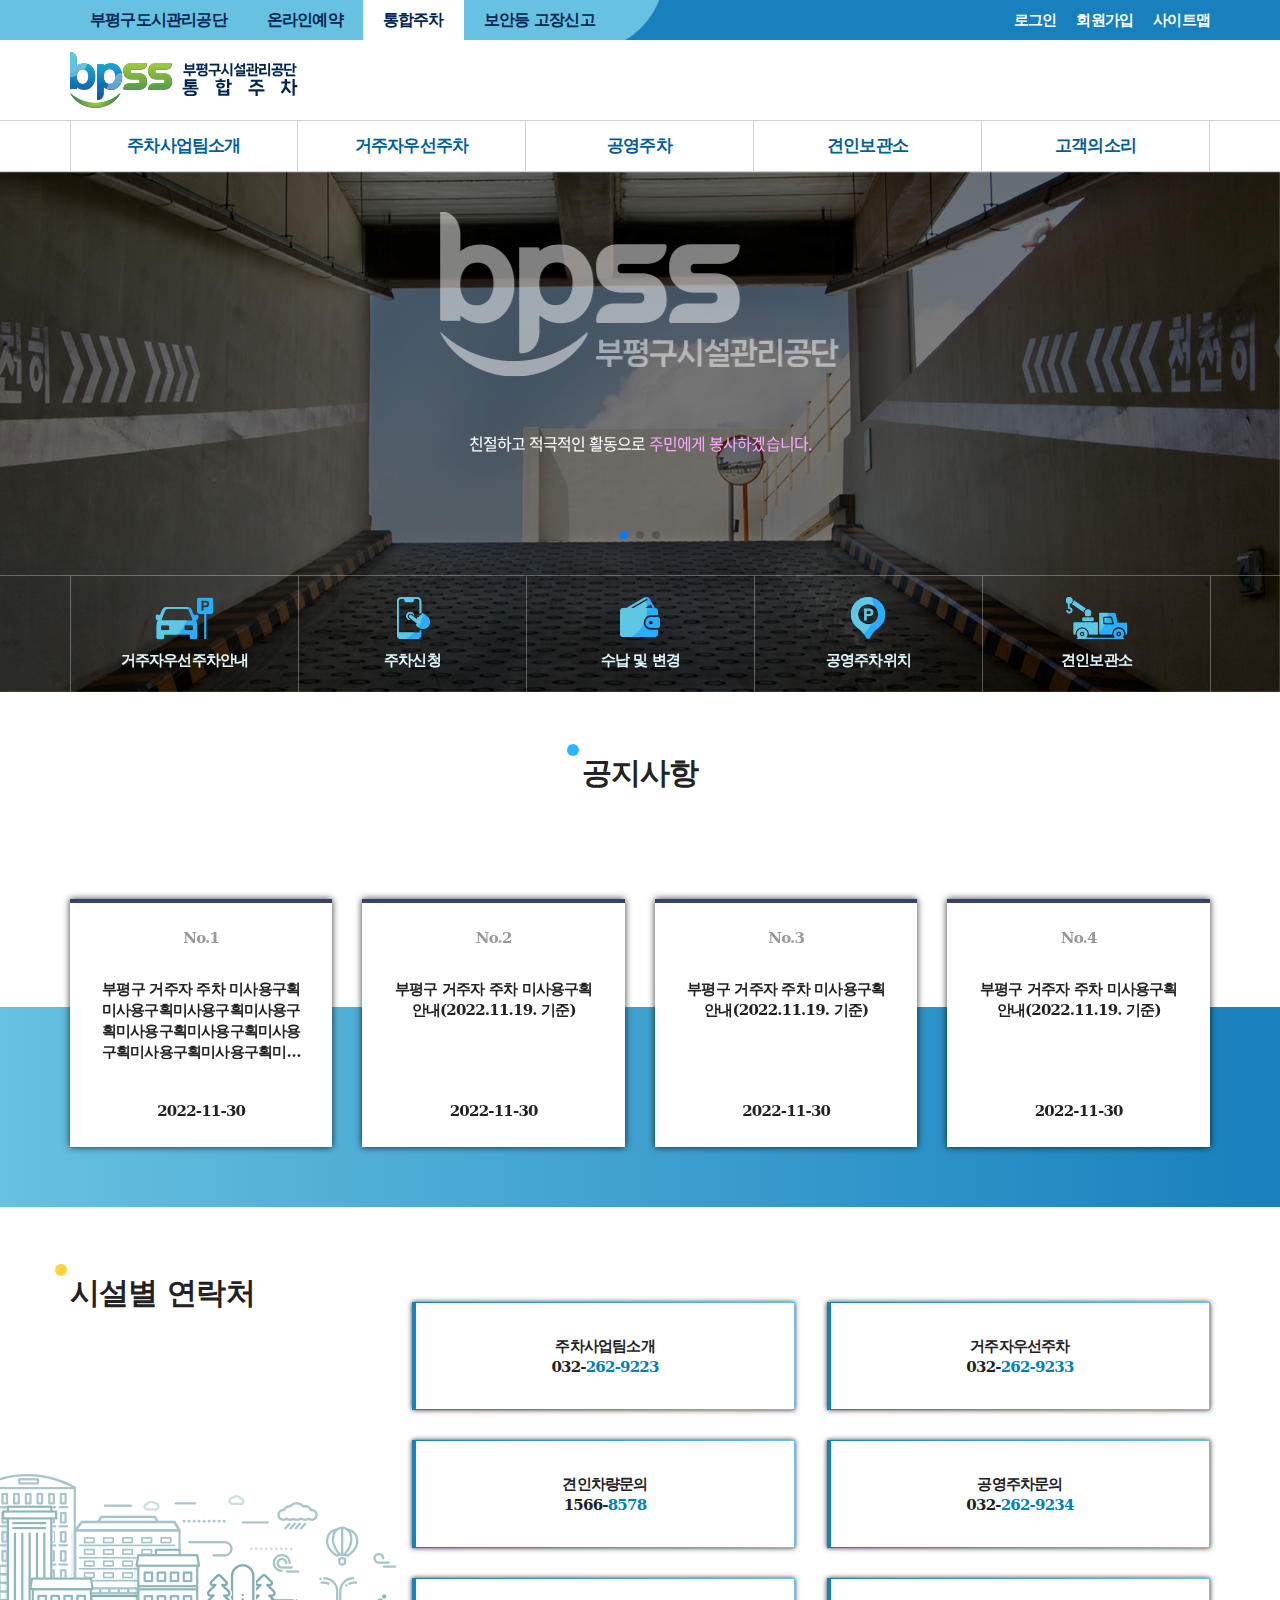
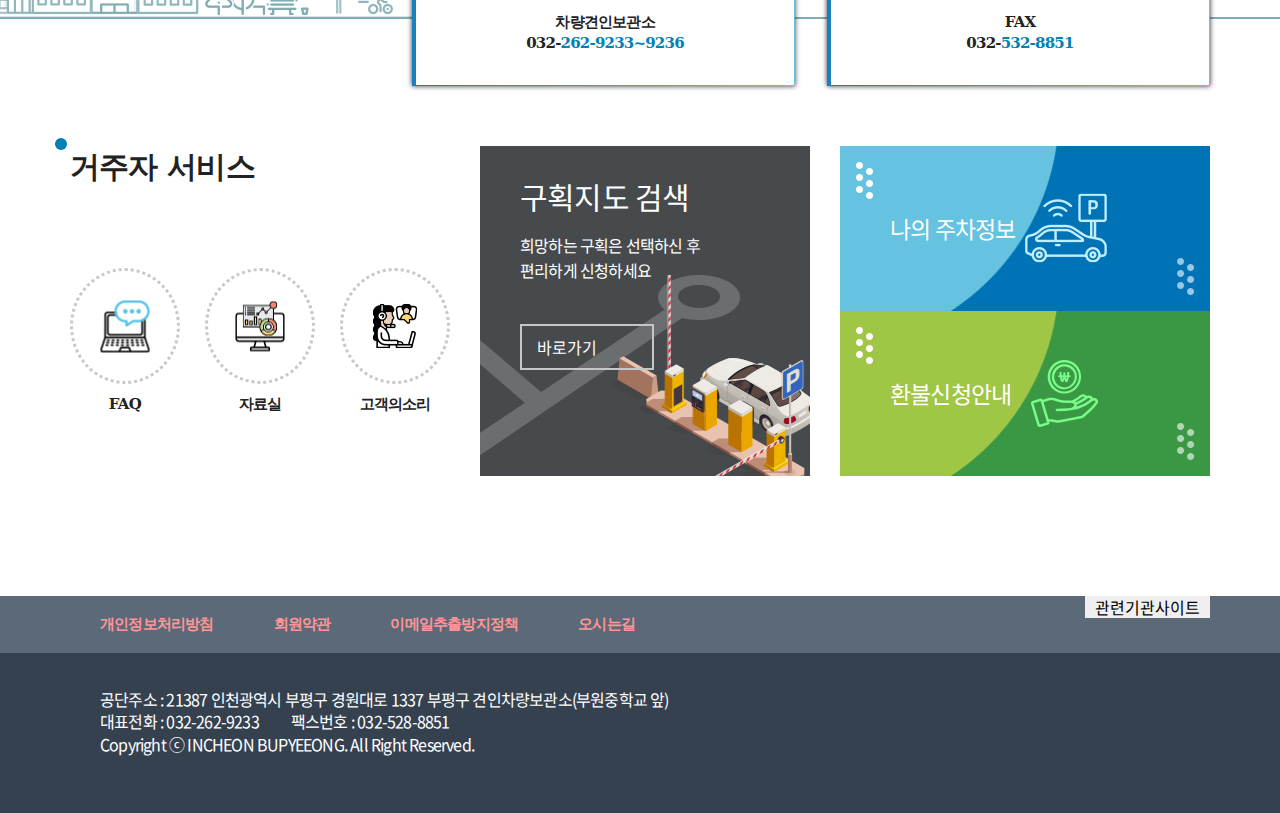
==== commit 435f88d5: "#1201_bbp_반응형작업했음" ====
--- a/html/index.html
+++ b/html/index.html
@@ -26,8 +26,8 @@
         <!-- / skip navi -->
         <!-- header -->
         <header>
-            <div class="container">
-                <div class="header_upper">
+            <div class="header_upper">
+                <div class="container">
                     <ul class="ul_l">
                         <li>
                             <a href="">
@@ -39,9 +39,14 @@
                                 온라인예약
                             </a>
                         </li>
-                        <li>
+                        <li class="active">
                             <a href="">
                                 통합주차
+                            </a>
+                        </li>
+                        <li>
+                            <a href="">
+                                보안등 고장신고
                             </a>
                         </li>
                     </ul>
@@ -65,10 +70,101 @@
                         </li>
                     </ul>
                 </div>
-                <div class="header_main">
+            </div>
+            <div class="header_main">
+                <div class="container">
                     <div class="logowrap">
                         <a href=""><span class="hide">부평구시설관리공단통합주차</span></a>
                     </div>
+                    <div class="m_btn"></div>
+                </div>
+            </div>
+            <div class="m_menu">
+                <div class="shortcut">
+                    <div class="container">
+                        <ul>
+                            <li>
+                                <a href="">
+                                    <dl>
+                                        <dt>
+                                            <img src="../common/images/main_m_shortcut_01.png" alt="로그인 아이콘">
+                                        </dt>
+                                        <dd>로그인</dd>
+                                    </dl>
+                                </a>
+                            </li>
+                            <li>
+                                <a href="">
+                                    <dl>
+                                        <dt>
+                                            <img src="../common/images/main_m_shortcut_02.png" alt="회원가입 아이콘">
+                                        </dt>
+                                        <dd>회원가입</dd>
+                                    </dl>
+                                </a>
+                            </li>
+                            <li>
+                                <a href="">
+                                    <dl>
+                                        <dt>
+                                            <img src="../common/images/main_m_shortcut_03.png" alt="구간지도검색 아이콘">
+                                        </dt>
+                                        <dd>구간지도검색</dd>
+                                    </dl>
+                                </a>
+                            </li>
+                        </ul>
+                    </div>
+                </div>
+                <div class="accord">
+                    <dl>
+                        <dt>주차사업팀소개</dt>
+                        <dd>주차사업안내</dd>
+                        <dd>주차문화개선계획</dd>
+                        <dd>위치안내</dd>
+                    </dl>
+                    <dl>
+                        <dt>거주자우선주차</dt>
+                        <dd>이용안내</dd>
+                        <dd>이용신청</dd>
+                        <dd>환불신청 안내</dd>
+                        <dd>구획지도검색</dd>
+                        <dd>수납 및 변경</dd>
+                        <dd>배정취소 안내</dd>
+                        <dd>설치/삭선 신청</dd>
+                    </dl>
+                    <dl>
+                        <dt>공영주차</dt>
+                        <dd>이용안내</dd>
+                        <dd>현황 및 위치</dd>
+                        <dd>미납차량조회</dd>
+                        <dd>무인주차장 정기권신청(분기)</dd>
+                        <dd>대기신청</dd>
+                    </dl>
+                    <dl>
+                        <dt>견인보관소</dt>
+                        <dd>견인보관소 안내</dd>
+                        <dd>견인차량 조회</dd>
+                    </dl>
+                    <dl>
+                        <dt>고객의소리</dt>
+                        <dd>공지사항</dd>
+                        <dd>FAQ</dd>
+                        <dd>민원게시판</dd>
+                        <dd>자료실(양식)</dd>
+                    </dl>
+                    <dl>
+                        <dt>My Page</dt>
+                        <dd>차량정보</dd>
+                        <dd>신청정보</dd>
+                        <dd>수납관리</dd>
+                        <dd>배정정보</dd>
+                        <dd>원대기신청내역</dd>
+                    </dl>
+                </div>
+            </div>
+            <div class="header_lower">
+                <div class="container">
                     <nav class="gnbwrap">
                         <ul class="gnb">
                             <li class="dep_1">
@@ -105,6 +201,7 @@
                     </nav>
                 </div>
             </div>
+
         </header>
         <!-- / header -->
         <!-- contents -->
@@ -116,16 +213,76 @@
                         <div class="swiper-slide main_visual_02"><span class="hide">메인비쥬얼2</span></div>
                         <div class="swiper-slide main_visual_03"><span class="hide">메인비쥬얼3</span></div>
                     </div>
-                    <div class="swiper-button-next"></div>
-                    <div class="swiper-button-prev"></div>
-                    <div class="swiper-pagination"></div>
-                </div>
-                <ul>
-                    <li></li>
-                </ul>
+                </div>
+                <div class="swiper-pagination"></div>
+                <div class="swiper-button"></div>
+                <span class="visual_contents">친절하고 적극적인 활동으로 <em>주민에게 봉사하겠습니다.</em></span>
+                <div class="visual_menu">
+                    <div class="menu_list container">
+                        <div class="swiper-wrapper">
+                            <div class="swiper-slide">
+                                <a href="">
+                                    <dl>
+                                        <dt>
+                                            <img src="../common/images/main_icn_parkfirst.png" alt="">
+                                        </dt>
+                                        <dd>거주자우선<span class="brrr"></span>주차안내</dd>
+                                    </dl>
+                                </a>
+                            </div>
+                            <div class="swiper-slide">
+                                <a href="">
+                                    <dl>
+                                        <dt>
+                                            <img src="../common/images/main_icn_parksubmit.png" alt="">
+                                        </dt>
+                                        <dd>주차신청</dd>
+                                    </dl>
+                                </a>
+                            </div>
+                            <div class="swiper-slide">
+                                <a href="">
+                                    <dl>
+                                        <dt>
+                                            <img src="../common/images/main_icn_parkpay.png" alt="">
+                                        </dt>
+                                        <dd>수납 및 변경</dd>
+                                    </dl>
+                                </a>
+                            </div>
+                            <div class="swiper-slide">
+                                <a href="">
+                                    <dl>
+                                        <dt>
+                                            <img src="../common/images/main_icn_parkinglocation.png" alt="">
+                                        </dt>
+                                        <dd>공영주차위치</dd>
+                                    </dl>
+                                </a>
+                            </div>
+                            <div class="swiper-slide">
+                                <a href="">
+                                    <dl>
+                                        <dt>
+                                            <img src="../common/images/main_icn_pulledcar.png" alt="">
+                                        </dt>
+                                        <dd>견인보관소</dd>
+                                    </dl>
+                                </a>
+                            </div></div>
+                    </div>
+                </div>
             </div>
             <section class="notice">
                 <div class="container">
+                    <div class="swiper-button-next2">
+                        <span>
+                        </span>
+                    </div>
+                    <div class="swiper-button-prev2">
+                        <span>
+                        </span>
+                    </div>
                     <h2 class="main_tit">공지사항</h2>
                     <div class="swiper noticeslide">
                         <div class="swiper-wrapper">
@@ -133,7 +290,9 @@
                                 <a href="">
                                     <p class="notice_num">No.1</p>
                                     <p class="notice_tit">
-                                        부평구 거주자 주차 미사용구획미사용구획미사용구획미사용구획미사용구획미사용구획미사용구획미사용구획미사용구획미사용구획미사용구획미사용구획미사용구획미사용구획미사용구획미사용구획 안내(2022.11.19. 기준)
+                                        부평구 거주자 주차
+                                        미사용구획미사용구획미사용구획미사용구획미사용구획미사용구획미사용구획미사용구획미사용구획미사용구획미사용구획미사용구획미사용구획미사용구획미사용구획미사용구획
+                                        안내(2022.11.19. 기준)
                                     </p>
                                     <span>2022-11-30</span>
                                 </a>
@@ -166,8 +325,6 @@
                                 </a>
                             </div>
                         </div>
-                        <div class="swiper-button-next2"></div>
-                        <div class="swiper-button-prev2"></div>
                     </div>
                 </div>
             </section>
@@ -222,30 +379,36 @@
                     <div class="services_l">
                         <h2 class="main_tit">거주자 서비스</h2>
                         <ul class="serv_list">
-                            <li><a href="">
-                                <dl>
-                                    <dt>
-                                        <img src="../common/images/main_icn_faq.png" alt="FAQ 아이콘">
-                                    </dt>
-                                    <dd>FAQ</dd>
-                                </dl>
-                            </a></li>
-                            <li><a href="">
-                                <dl>
-                                    <dt>
-                                        <img src="../common/images/main_icn_files.png" alt="자료실 아이콘">
-                                    </dt>
-                                    <dd>자료실</dd>
-                                </dl>
-                            </a></li>
-                            <li><a href="">
-                                <dl>
-                                    <dt>
-                                        <img src="../common/images/main_icn_customer.png" alt="고객의소리 아이콘">
-                                    </dt>
-                                    <dd>고객의소리</dd>
-                                </dl>
-                            </a></li>
+                            <li>
+                                <a href="">
+                                    <dl>
+                                        <dt>
+                                            <img src="../common/images/main_icn_faq.png" alt="FAQ 아이콘">
+                                        </dt>
+                                        <dd>FAQ</dd>
+                                    </dl>
+                                </a>
+                            </li>
+                            <li>
+                                <a href="">
+                                    <dl>
+                                        <dt>
+                                            <img src="../common/images/main_icn_files.png" alt="자료실 아이콘">
+                                        </dt>
+                                        <dd>자료실</dd>
+                                    </dl>
+                                </a>
+                            </li>
+                            <li>
+                                <a href="">
+                                    <dl>
+                                        <dt>
+                                            <img src="../common/images/main_icn_customer.png" alt="고객의소리 아이콘">
+                                        </dt>
+                                        <dd>고객의소리</dd>
+                                    </dl>
+                                </a>
+                            </li>
                         </ul>
                     </div>
                     <div class="services_m">
@@ -258,12 +421,12 @@
                     <div class="services_r">
                         <div>
                             나의 주차정보
-                            <img src="" alt="">
+                            <img src="../common/images/main_icn_parking.png" alt="">
                             <button></button>
                         </div>
                         <div>
                             환불신청안내
-                            <img src="" alt="">
+                            <img src="../common/images/main_icn_money.png" alt="">
                             <button></button>
                         </div>
                     </div>
@@ -273,49 +436,50 @@
         <!-- / contents -->
         <!-- footer -->
         <footer>
-                <div class="footer_upper">
-                    <div class="container">
-                        <ul>
-                            <li>
-                                <a href="">
-                                    개인정보처리방침
-                                </a>
-                            </li>
-                            <li>
-                                <a href="">
-                                    회원약관
-                                </a>
-                            </li>
-                            <li>
-                                <a href="">
-                                    이메일추출방지정책
-                                </a>
-                            </li>
-                            <li>
-                                <a href="">
-                                    오시는길
-                                </a>
-                            </li>
-                        </ul>
-                        <div>
-                            <label for="rel_sites" class="hide"></label>
-                            <select name="" id="rel_sites">
-                                <option value="0" selected>관련기관사이트</option>
-                            </select>
-                        </div>
-                    </div>
-                </div>
-                <div class="footer_main">
-                    <div class="container">
-                        <address>
-                            <p>
-                                공단주소 : 21387 인천광역시 부평구 경원대로 1337 부평구 견인차량보관소(부원중학교 앞)<br />
-                                대표전화 : 032-262-9233&nbsp;&nbsp;&nbsp;&nbsp;&nbsp;&nbsp;&nbsp;&nbsp;&nbsp;
-                                팩스번호 : 032-528-8851<br />
-                                Copyright ⓒ INCHEON BUPYEEONG. All Right Reserved.
-                            </p>
-                        </address></div>
-                </div>
+            <div class="footer_upper">
+                <div class="container">
+                    <ul>
+                        <li>
+                            <a href="">
+                                개인정보처리방침
+                            </a>
+                        </li>
+                        <li>
+                            <a href="">
+                                회원약관
+                            </a>
+                        </li>
+                        <li>
+                            <a href="">
+                                이메일추출방지정책
+                            </a>
+                        </li>
+                        <li>
+                            <a href="">
+                                오시는길
+                            </a>
+                        </li>
+                    </ul>
+                    <div>
+                        <label for="rel_sites" class="hide"></label>
+                        <select name="" id="rel_sites">
+                            <option value="0" selected>관련기관사이트</option>
+                        </select>
+                    </div>
+                </div>
+            </div>
+            <div class="footer_main">
+                <div class="container">
+                    <address>
+                        <p>
+                            공단주소 : 21387 인천광역시 부평구 경원대로 1337 부평구 견인차량보관소(부원중학교 앞)<br />
+                            대표전화 : 032-262-9233&nbsp;&nbsp;&nbsp;&nbsp;&nbsp;&nbsp;&nbsp;&nbsp;&nbsp;
+                            팩스번호 : 032-528-8851<br />
+                            Copyright ⓒ INCHEON BUPYEEONG. All Right Reserved.
+                        </p>
+                    </address>
+                </div>
+            </div>
         </footer>
         <!-- / footer -->
     </div>
@@ -343,23 +507,56 @@
             prevEl: ".swiper-button-prev2",
         },
         breakpoints: {
-          640: {
-            slidesPerView: 1,
-          },
-          768: {
-            slidesPerView: 2,
-            spaceBetween: 50,
-          },
-          1024: {
-            slidesPerView: 3,
-            spaceBetween: 40,
-          },
-          1280: {
-            slidesPerView: 4,
-            spaceBetween: 30,
-          },
+            640: {
+                slidesPerView: 1,
+            },
+            768: {
+                slidesPerView: 2,
+                spaceBetween: 50,
+            },
+            1024: {
+                slidesPerView: 3,
+                spaceBetween: 40,
+            },
+            1280: {
+                slidesPerView: 4,
+                spaceBetween: 30,
+            },
         },
     });
+
+var ww = $(window).width();
+var swiper3 = undefined;
+
+function initSwiper() {
+
+  if (ww < 1024 && swiper3 == undefined) {
+    swiper3 = new Swiper(".menu_list", {
+    slidesPerView: 3,
+    loop: true,
+    breakpoints: {
+        768: {
+            slidesPerView: 3,
+        },
+        1024: {
+            slidesPerView: 5,
+        },
+    },
+    });
+  } else if (ww >= 1024 && swiper3 != undefined) {
+    swiper3.destroy();
+    swiper3 = undefined;
+  }
+}
+
+initSwiper();
+
+$(window).on('resize', function () {
+  ww = $(window).width();
+  initSwiper();
+});
+
+
 </script>
 
 </html>--- a/common/css/default.css
+++ b/common/css/default.css
@@ -1765,35 +1765,180 @@
 }
 
 /* header */
-header .container {
+header {
   display: flex;
   flex-direction: column;
   flex-wrap: nowrap;
 }
-header .container .header_upper {
+header .header_upper {
+  height: 40px;
+  line-height: 40px;
+  background: url(../images/main_bg_headerupper.png) no-repeat center center/cover;
+}
+@media screen and (max-width: 1024px) {
+  header .header_upper {
+    display: none;
+  }
+}
+header .header_upper .container {
+  height: 100%;
   display: flex;
   flex-wrap: nowrap;
   justify-content: space-between;
 }
-header .container .header_upper > ul {
+header .header_upper .container > ul {
   display: flex;
   flex-wrap: nowrap;
-}
-header .container .header_main .logowrap {
+  align-items: center;
+}
+header .header_upper .container .ul_l li.active a {
+  background-color: #fff;
+}
+header .header_upper .container .ul_l li a {
+  display: block;
+  padding: 0 20px;
+  font-size: 16px;
+  color: #002450;
+}
+header .header_upper .container .ul_l li a:hover {
+  background-color: #fff;
+}
+header .header_upper .container .ul_r li:last-child a {
+  padding-right: 0;
+}
+header .header_upper .container .ul_r li a {
+  font-size: 15px;
+  padding: 0 10px;
+  color: #fff;
+}
+header .header_main {
   height: 80px;
 }
-header .container .header_main .logowrap a {
-  width: 300px;
+header .header_main.m_opened {
+  background: #167fbc;
+}
+header .header_main.m_opened .logowrap a {
+  background: url(../images/main_m_logo.png) no-repeat center center/contain !important;
+}
+header .header_main.m_opened .m_btn {
+  background: url(../images/main_m_btn_x.png) no-repeat center center/cover !important;
+}
+header .header_main .container {
   height: 100%;
-  background: url(../images/main_logo.png) no-repeat center center;
-}
-header .container .header_main .gnbwrap .gnb {
   display: flex;
   flex-wrap: nowrap;
-}
-header .container .header_main .gnbwrap .gnb > .dep_1 {
+  justify-content: space-between;
+  align-items: center;
+}
+header .header_main .container .logowrap {
+  height: 100%;
+}
+header .header_main .container .logowrap a {
+  width: 228px;
+  height: 100%;
+  background: url(../images/main_logo.png) no-repeat center center/contain;
+}
+header .header_main .container .m_btn {
+  display: none;
+  flex: 0 0 27px;
+  width: 27px;
+  height: 27px;
+  background: url(../images/main_m_btn.png) no-repeat center center/cover;
+  cursor: pointer;
+}
+@media screen and (max-width: 1024px) {
+  header .header_main .container .m_btn {
+    display: block;
+  }
+}
+header .m_menu {
+  display: none;
+  position: fixed;
+  top: 80px;
+  left: 0;
+  width: 100vw;
+  height: auto;
+  z-index: 999;
+  background: #167fbc;
+}
+header .m_menu.on {
+  display: block;
+}
+header .m_menu .shortcut {
+  border-top: 1px solid #3a8ebf;
+  border-bottom: 1px solid #3a8ebf;
+}
+header .m_menu .shortcut .container > ul {
+  display: flex;
+  flex-wrap: nowrap;
+  text-align: center;
+}
+header .m_menu .shortcut .container > ul > li {
+  flex: 0 0 33.33%;
+  height: 190px;
+  border-right: 1px solid #3a8ebf;
+}
+header .m_menu .shortcut .container > ul > li:last-child {
+  border-right: none;
+}
+header .m_menu .shortcut .container > ul > li a {
+  display: flex;
+  align-items: center;
+  justify-content: center;
+  width: 100%;
+  height: 100%;
+  color: #fff;
+}
+header .m_menu .shortcut .container > ul > li a dl dt {
+  min-height: 52px;
+  margin-bottom: 15px;
+}
+header .m_menu .accord dl {
+  padding-left: 50px;
+}
+header .m_menu .accord dl dt {
+  height: 105px;
+  line-height: 105px;
+}
+header .m_menu .accord dl dt a {
+  font-size: unset;
+}
+header .m_menu .accord dl dd {
+  padding-left: 20px;
+  height: 95px;
+  line-height: 95px;
+}
+header .m_menu .accord dl dd a {
+  font-size: unset;
+}
+header .m_menu .accord dl a {
+  color: #fff;
+}
+header .header_lower {
+  border-top: 1px solid #d2d2d2;
+  border-bottom: 1px solid #d2d2d2;
+}
+@media screen and (max-width: 1024px) {
+  header .header_lower {
+    display: none;
+  }
+}
+header .header_lower .gnbwrap .gnb {
+  display: flex;
+  flex-wrap: nowrap;
+}
+header .header_lower .gnbwrap .gnb > .dep_1 {
   flex: 0 0 20%;
   text-align: center;
+}
+header .header_lower .gnbwrap .gnb > .dep_1:first-of-type a {
+  border-left: 1px solid #d2d2d2;
+}
+header .header_lower .gnbwrap .gnb > .dep_1 a {
+  padding: 13px 0;
+  font-size: 17px;
+  color: #005f96;
+  border-right: 1px solid #d2d2d2;
 }
 
 /* footer */
@@ -1847,28 +1992,130 @@
   height: 520px;
   position: relative;
 }
-.contentswrap .main_visualwrap::after {
+.contentswrap .main_visualwrap .main_visual .swiper-slide {
+  background: #fff;
+  filter: brightness(50%);
+}
+.contentswrap .main_visualwrap .main_visual .swiper-slide.main_visual_01 {
+  background: url(../images/main_visual_01.png) no-repeat center center/cover;
+}
+.contentswrap .main_visualwrap .main_visual .swiper-slide.main_visual_02 {
+  background: url(../images/main_visual_02.png) no-repeat center center/cover;
+}
+.contentswrap .main_visualwrap .main_visual .swiper-slide.main_visual_03 {
+  background: url(../images/main_visual_03.png) no-repeat center center/cover;
+}
+.contentswrap .main_visualwrap .swiper-pagination {
+  width: auto;
+  height: 30px;
+  position: absolute;
+  top: 70%;
+  left: 50%;
+  transform: translate(-50%, -50%);
+}
+.contentswrap .main_visualwrap .visual_contents {
+  position: absolute;
+  top: 50%;
+  left: 50%;
+  z-index: 2;
+  transform: translateX(-50%);
+  color: #fff;
+  -webkit-user-select: none;
+  -moz-user-select: none;
+  -ms-user-select: none;
+  user-select: none;
+}
+.contentswrap .main_visualwrap .visual_contents em {
+  color: #fca6fd;
+}
+@media screen and (max-width: 768px) {
+  .contentswrap .main_visualwrap .visual_contents em {
+    display: block;
+  }
+}
+.contentswrap .main_visualwrap .visual_contents::before {
   content: "";
   display: block;
-  background: rgba(0, 0, 0, 0.4);
+  position: absolute;
+  top: -220px;
+  left: 50%;
+  transform: translateX(-50%);
+  width: 399px;
+  height: 165px;
+  background: url(../images/main_visual_logo.png) no-repeat center center;
+}
+.contentswrap .main_visualwrap .visual_menu {
+  position: absolute;
   width: 100%;
-  height: 100%;
-  position: absolute;
-  top: 0;
-  left: 0;
-  z-index: 5;
-}
-.contentswrap .main_visualwrap .swiper-slide {
-  background: #fff;
-}
-.contentswrap .main_visualwrap .swiper-slide.main_visual_01 {
-  background: url(../images/main_visual_01.png) no-repeat center center/cover;
-}
-.contentswrap .main_visualwrap .swiper-slide.main_visual_02 {
-  background: url(../images/main_visual_02.png) no-repeat center center/cover;
-}
-.contentswrap .main_visualwrap .swiper-slide.main_visual_03 {
-  background: url(../images/main_visual_03.png) no-repeat center center/cover;
+  bottom: 0;
+  z-index: 2;
+  border-top: 1px solid rgba(255, 255, 255, 0.3);
+}
+@media screen and (max-width: 1024px) {
+  .contentswrap .main_visualwrap .visual_menu {
+    position: relative;
+    border-top: none;
+    border-bottom: 1px solid #ccc;
+  }
+}
+.contentswrap .main_visualwrap .visual_menu .menu_list .swiper-wrapper {
+  display: flex;
+  flex-wrap: nowrap;
+  border-left: 1px solid rgba(255, 255, 255, 0.3);
+}
+.contentswrap .main_visualwrap .visual_menu .menu_list .swiper-wrapper > .swiper-slide {
+  flex: 0 0 20%;
+  text-align: center;
+  border-right: 1px solid rgba(255, 255, 255, 0.3);
+}
+@media screen and (max-width: 1024px) {
+  .contentswrap .main_visualwrap .visual_menu .menu_list .swiper-wrapper > .swiper-slide {
+    border-right: 1px solid #ccc;
+  }
+  .contentswrap .main_visualwrap .visual_menu .menu_list .swiper-wrapper > .swiper-slide:last-child {
+    border-right: none;
+  }
+}
+@media screen and (max-width: 768px) {
+  .contentswrap .main_visualwrap .visual_menu .menu_list .swiper-wrapper > .swiper-slide {
+    flex: 0 0 33.33%;
+  }
+}
+@media screen and (max-width: 1024px) {
+  .contentswrap .main_visualwrap .visual_menu .menu_list .swiper-wrapper > .swiper-slide:first-of-type a dl dd {
+    line-height: 1.1 !important;
+  }
+}
+.contentswrap .main_visualwrap .visual_menu .menu_list .swiper-wrapper > .swiper-slide a {
+  display: flex !important;
+  align-items: center;
+  justify-content: center;
+  height: 116px;
+  display: block;
+  color: #dff7ff;
+}
+@media screen and (max-width: 1024px) {
+  .contentswrap .main_visualwrap .visual_menu .menu_list .swiper-wrapper > .swiper-slide a {
+    color: #444;
+  }
+}
+.contentswrap .main_visualwrap .visual_menu .menu_list .swiper-wrapper > .swiper-slide a dl dt {
+  min-height: 43px;
+  margin-bottom: 10px;
+}
+@media screen and (max-width: 1024px) {
+  .contentswrap .main_visualwrap .visual_menu .menu_list .swiper-wrapper > .swiper-slide a dl dd {
+    min-height: 42px;
+    line-height: 42px;
+  }
+}
+.contentswrap .main_visualwrap .visual_menu .menu_list .swiper-wrapper > .swiper-slide a dl dd .brrr {
+  display: block;
+}
+@media screen and (min-width: 1023px) {
+  .contentswrap .main_visualwrap .visual_menu .menu_list .swiper-wrapper > .swiper-slide a dl dd .brrr {
+    display: none;
+  }
 }
 
 .main_tit {
@@ -1895,6 +2142,11 @@
   text-align: center;
   padding-top: 60px;
   position: relative;
+}
+@media screen and (max-width: 1024px) {
+  .notice {
+    padding-top: 210px;
+  }
 }
 .notice::after {
   content: "";
@@ -1908,6 +2160,11 @@
   background: rgb(103, 193, 224);
   background: linear-gradient(90deg, rgb(103, 193, 224) 0%, rgb(23, 128, 189) 100%);
 }
+@media screen and (max-width: 1300px) {
+  .notice::after {
+    width: 100%;
+  }
+}
 .notice .container {
   max-width: 1280px;
   position: relative;
@@ -1921,7 +2178,14 @@
 }
 .notice .noticeslide {
   width: 91.41%;
-  padding: 0 15px 10px;
+  padding: 40px 15px 10px;
+  position: relative;
+}
+.notice .noticeslide .notice_list {
+  transition: all 0.3s;
+}
+.notice .noticeslide .notice_list:hover {
+  transform: translateY(-30px);
 }
 .notice .noticeslide .notice_list a {
   height: 248px;
@@ -1947,6 +2211,106 @@
 .notice .noticeslide .notice_list a span {
   margin-top: auto;
 }
+.notice .swiper-button-next2 {
+  background: rgb(103, 193, 224);
+  background: linear-gradient(270deg, rgb(103, 193, 224) 0%, rgb(23, 128, 189) 100%);
+  position: absolute;
+  width: 62px;
+  height: 62px;
+  top: 63%;
+  right: -100px;
+  transform: translateY(-50%);
+  cursor: pointer;
+  transition: all 0.3s;
+}
+@media screen and (max-width: 1620px) {
+  .notice .swiper-button-next2 {
+    display: none;
+  }
+}
+.notice .swiper-button-next2:hover {
+  border-radius: 50%;
+}
+.notice .swiper-button-next2:hover > span {
+  border-radius: 50%;
+}
+.notice .swiper-button-next2:hover::after {
+  transform: translate(-35px, -50%);
+}
+.notice .swiper-button-next2::after {
+  content: "";
+  display: block;
+  width: 43px;
+  height: 36px;
+  background: url(../images/slide_arrow_next.png) no-repeat center center;
+  position: absolute;
+  z-index: 2;
+  top: 50%;
+  right: -27px;
+  transform: translateY(-50%);
+  transition: all 0.3s;
+}
+.notice .swiper-button-next2 > span {
+  display: block;
+  width: calc(100% - 8px);
+  height: calc(100% - 8px);
+  background: #fff;
+  position: absolute;
+  top: 50%;
+  left: 50%;
+  transform: translate(-50%, -50%);
+  transition: all 0.3s;
+}
+.notice .swiper-button-prev2 {
+  background: rgb(103, 193, 224);
+  background: linear-gradient(270deg, rgb(103, 193, 224) 0%, rgb(23, 128, 189) 100%);
+  position: absolute;
+  width: 62px;
+  height: 62px;
+  top: 63%;
+  left: -100px;
+  transform: translateY(-50%);
+  cursor: pointer;
+  transition: all 0.3s;
+}
+@media screen and (max-width: 1620px) {
+  .notice .swiper-button-prev2 {
+    display: none;
+  }
+}
+.notice .swiper-button-prev2:hover {
+  border-radius: 50%;
+}
+.notice .swiper-button-prev2:hover > span {
+  border-radius: 50%;
+}
+.notice .swiper-button-prev2:hover::after {
+  transform: translate(35px, -50%);
+}
+.notice .swiper-button-prev2::after {
+  content: "";
+  display: block;
+  width: 43px;
+  height: 36px;
+  background: url(../images/slide_arrow_prev.png) no-repeat center center;
+  position: absolute;
+  z-index: 2;
+  top: 50%;
+  left: -27px;
+  transform: translateY(-50%);
+  transition: all 0.3s;
+}
+.notice .swiper-button-prev2 > span {
+  display: block;
+  width: calc(100% - 8px);
+  height: calc(100% - 8px);
+  background: #fff;
+  position: absolute;
+  top: 50%;
+  left: 50%;
+  transform: translate(-50%, -50%);
+  transition: all 0.3s;
+}
 
 /* section contacts */
 .contacts {
@@ -1962,6 +2326,11 @@
   .contacts .container {
     flex-wrap: wrap;
     flex-direction: column;
+  }
+}
+@media screen and (max-width: 768px) {
+  .contacts .container {
+    text-align: center;
   }
 }
 .contacts .container .contacts_l {
@@ -1990,6 +2359,10 @@
   background: linear-gradient(270deg, rgb(103, 193, 224) 0%, rgb(23, 128, 189) 100%);
   box-shadow: 0 0 5px rgba(0, 0, 0, 0.8);
   margin-top: 30px;
+}
+.contacts .container .contacts_r > li:hover {
+  transition: all 0.3s;
+  box-shadow: 0 0 5px rgb(103, 193, 224);
 }
 .contacts .container .contacts_r > li a {
   background-color: #fff;
@@ -2019,31 +2392,48 @@
   flex-wrap: nowrap;
   justify-content: space-between;
 }
-@media screen and (max-width: 768px) {
+@media screen and (max-width: 1024px) {
   .services .container {
     flex-wrap: wrap;
-    justify-content: flex-start;
   }
 }
 .services .container .services_l {
   flex: 0 0 33.33%;
 }
-.services .container .services_l .main_tit {
-  margin-bottom: 80px;
+@media screen and (max-width: 1024px) {
+  .services .container .services_l {
+    flex: 0 0 48%;
+  }
+}
+@media screen and (max-width: 768px) {
+  .services .container .services_l {
+    text-align: center;
+    flex: 0 0 100%;
+  }
 }
 .services .container .services_l .main_tit::before {
   background-color: #0081b6;
 }
 .services .container .services_l .serv_list {
+  margin-top: 80px;
   display: flex;
   flex-wrap: nowrap;
   justify-content: space-between;
 }
+@media screen and (max-width: 1024px) {
+  .services .container .services_l .serv_list {
+    margin-top: 40px;
+  }
+}
 .services .container .services_l .serv_list::after {
   display: none;
 }
 .services .container .services_l .serv_list > li {
   flex: 0 0 28.9%;
+  transition: all 0.3s;
+}
+.services .container .services_l .serv_list > li:hover {
+  transform: translateY(-30px);
 }
 .services .container .services_l .serv_list > li dl dt {
   width: 100%;
@@ -2068,6 +2458,21 @@
   padding: 30px 40px;
   color: #fff;
 }
+.services .container .services_m:hover {
+  box-shadow: 0 0 5px rgba(0, 0, 0, 0.8);
+}
+@media screen and (max-width: 1024px) {
+  .services .container .services_m {
+    flex: 0 0 48%;
+    background: url(../images/main_serv_bg_01.png) no-repeat center 85%/cover;
+  }
+}
+@media screen and (max-width: 768px) {
+  .services .container .services_m {
+    flex: 0 0 100%;
+    margin-top: 30px;
+  }
+}
 .services .container .services_m dt {
   font-size: 30px;
   margin-bottom: 15px;
@@ -2085,17 +2490,58 @@
 }
 .services .container .services_r {
   flex: 0 0 32.45%;
+  display: flex;
+  flex-wrap: wrap;
+}
+@media screen and (max-width: 1024px) {
+  .services .container .services_r {
+    flex-wrap: nowrap;
+    flex: 0 0 100%;
+    justify-content: space-between;
+  }
+}
+@media screen and (max-width: 768px) {
+  .services .container .services_r {
+    flex-wrap: wrap;
+  }
 }
 .services .container .services_r > div {
-  padding: 65px 50px;
+  flex: 0 0 100%;
+  height: 165px;
+  padding: 0 50px;
   font-size: 23px;
   color: #fff;
+  display: flex;
+  align-items: center;
+}
+.services .container .services_r > div img {
+  transition: all 0.3s;
+}
+.services .container .services_r > div:hover img {
+  scale: 1.1;
+}
+@media screen and (max-width: 1024px) {
+  .services .container .services_r > div {
+    flex: 0 0 48%;
+    margin-top: 30px;
+  }
+}
+@media screen and (max-width: 768px) {
+  .services .container .services_r > div {
+    flex: 0 0 100%;
+  }
 }
 .services .container .services_r > div:first-of-type {
-  background: url(../images/main_serv_bg_02.png) no-repeat center center;
+  background: url(../images/main_serv_bg_02.png) no-repeat center center/cover;
+}
+.services .container .services_r > div:first-of-type img {
+  margin-left: 10px;
 }
 .services .container .services_r > div:last-of-type {
-  background: url(../images/main_serv_bg_03.png) no-repeat center center;
+  background: url(../images/main_serv_bg_03.png) no-repeat center center/cover;
+}
+.services .container .services_r > div:last-of-type img {
+  margin-left: 20px;
 }
 
 .toggle + label {
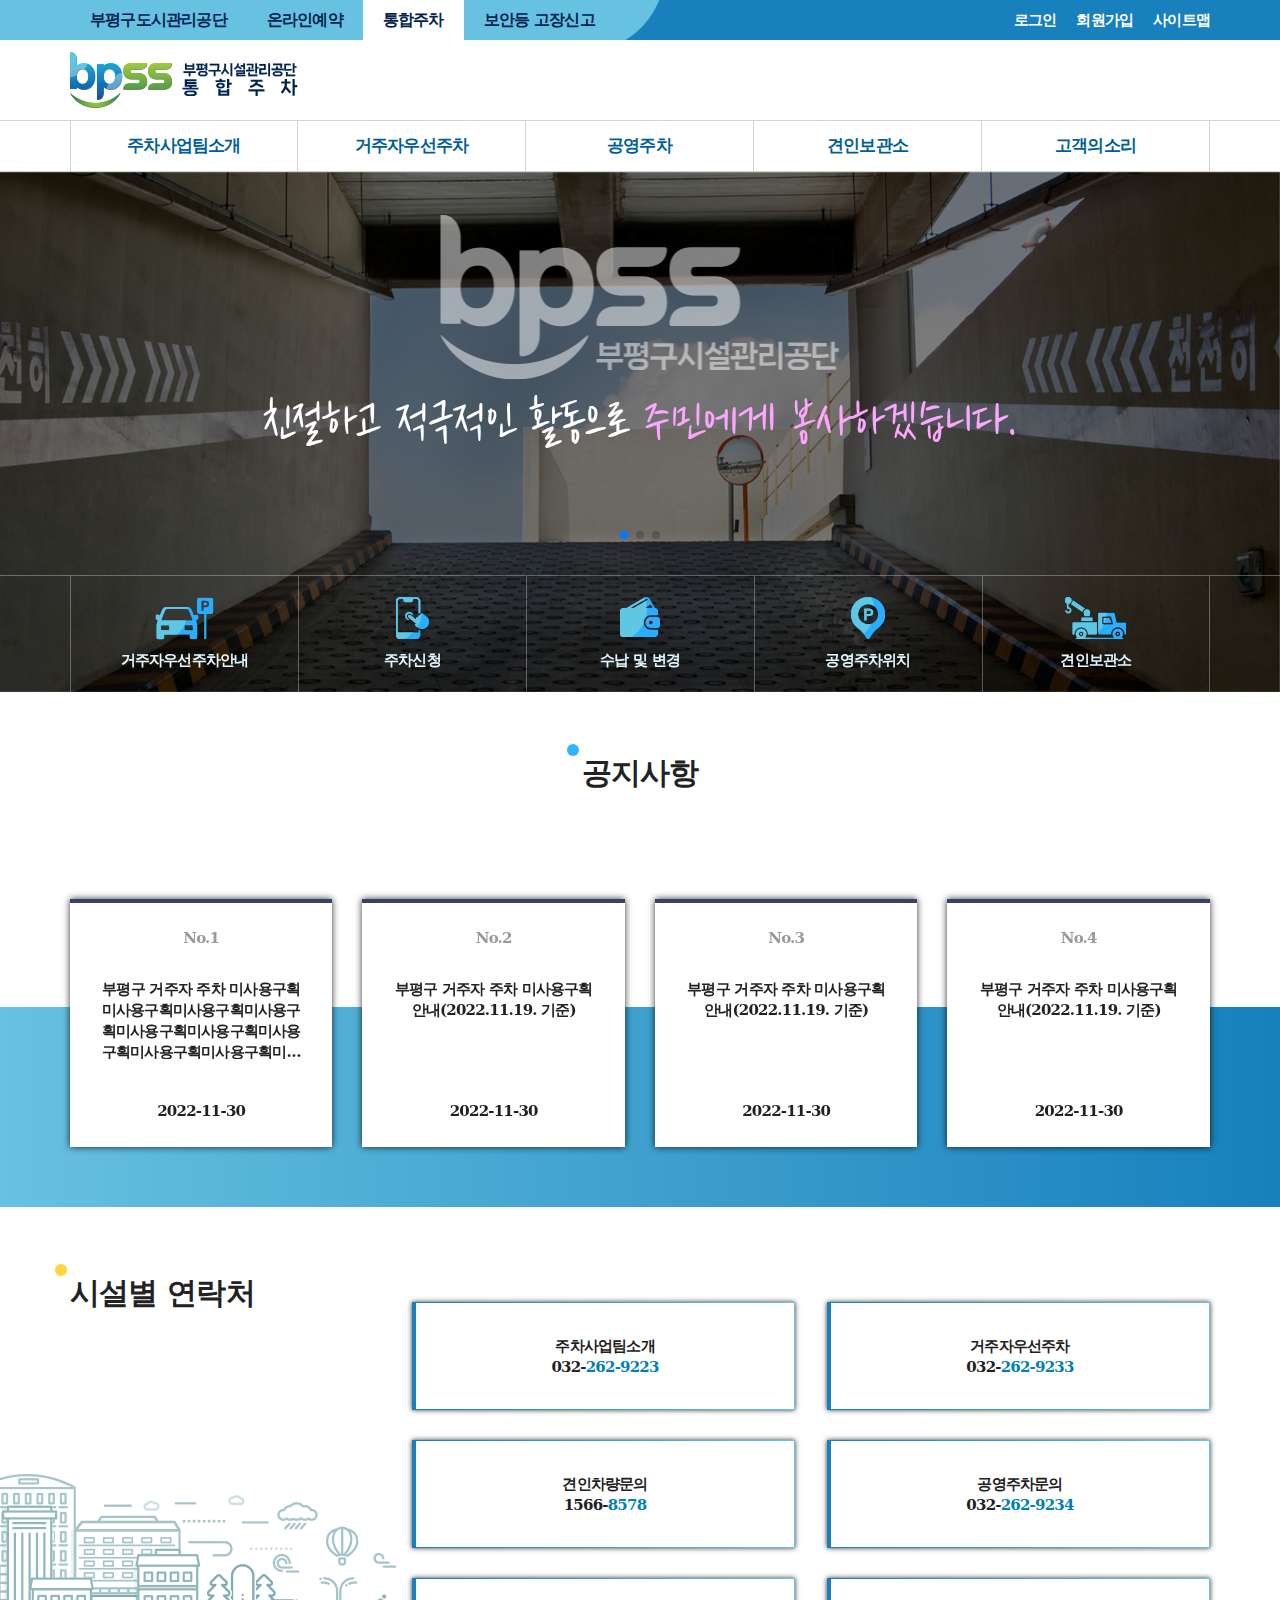
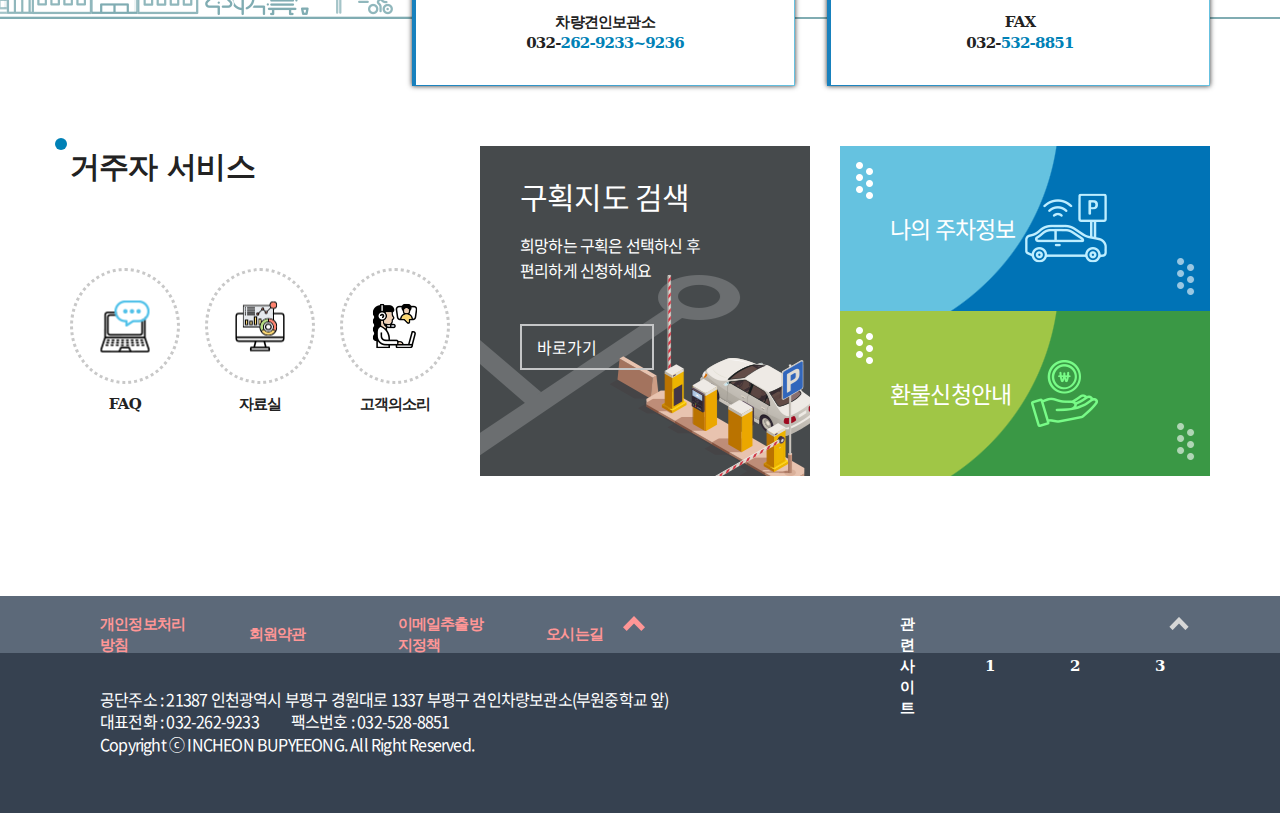
==== commit a251cdbd: "#1202_bbp_반응형작업했음" ====
--- a/html/index.html
+++ b/html/index.html
@@ -79,7 +79,15 @@
                     <div class="m_btn"></div>
                 </div>
             </div>
-            <div class="m_menu">
+            <nav class="m_menu clear">
+                <div class="m_header">
+                    <div class="container">
+                        <div class="logowrap">
+                            <a href=""><span class="hide">부평구시설관리공단통합주차</span></a>
+                        </div>
+                        <div class="m_btn"></div>
+                    </div>
+                </div>
                 <div class="shortcut">
                     <div class="container">
                         <ul>
@@ -119,50 +127,50 @@
                 <div class="accord">
                     <dl>
                         <dt>주차사업팀소개</dt>
-                        <dd>주차사업안내</dd>
-                        <dd>주차문화개선계획</dd>
-                        <dd>위치안내</dd>
+                        <dd><a href="">주차사업안내</a></dd>
+                        <dd><a href="">주차문화개선계획</a></dd>
+                        <dd><a href="">위치안내</a></dd>
                     </dl>
                     <dl>
                         <dt>거주자우선주차</dt>
-                        <dd>이용안내</dd>
-                        <dd>이용신청</dd>
-                        <dd>환불신청 안내</dd>
-                        <dd>구획지도검색</dd>
-                        <dd>수납 및 변경</dd>
-                        <dd>배정취소 안내</dd>
-                        <dd>설치/삭선 신청</dd>
+                        <dd><a href="">이용안내</a></dd>
+                        <dd><a href="">이용신청</a></dd>
+                        <dd><a href="">환불신청 안내</a></dd>
+                        <dd><a href="">구획지도검색</a></dd>
+                        <dd><a href="">수납 및 변경</a></dd>
+                        <dd><a href="">배정취소 안내</a></dd>
+                        <dd><a href="">설치/삭선 신청</a></dd>
                     </dl>
                     <dl>
                         <dt>공영주차</dt>
-                        <dd>이용안내</dd>
-                        <dd>현황 및 위치</dd>
-                        <dd>미납차량조회</dd>
-                        <dd>무인주차장 정기권신청(분기)</dd>
-                        <dd>대기신청</dd>
+                        <dd><a href="">이용안내</a></dd>
+                        <dd><a href="">현황 및 위치</a></dd>
+                        <dd><a href="">미납차량조회</a></dd>
+                        <dd><a href="">무인주차장 정기권신청(분기)</a></dd>
+                        <dd><a href="">대기신청</a></dd>
                     </dl>
                     <dl>
                         <dt>견인보관소</dt>
-                        <dd>견인보관소 안내</dd>
-                        <dd>견인차량 조회</dd>
+                        <dd><a href="">견인보관소 안내</a></dd>
+                        <dd><a href="">견인차량 조회</a></dd>
                     </dl>
                     <dl>
                         <dt>고객의소리</dt>
-                        <dd>공지사항</dd>
-                        <dd>FAQ</dd>
-                        <dd>민원게시판</dd>
-                        <dd>자료실(양식)</dd>
+                        <dd><a href="">공지사항</a></dd>
+                        <dd><a href="">FAQ</a></dd>
+                        <dd><a href="">민원게시판</a></dd>
+                        <dd><a href="">자료실(양식)</a></dd>
                     </dl>
                     <dl>
                         <dt>My Page</dt>
-                        <dd>차량정보</dd>
-                        <dd>신청정보</dd>
-                        <dd>수납관리</dd>
-                        <dd>배정정보</dd>
-                        <dd>원대기신청내역</dd>
+                        <dd><a href="">차량정보</a></dd>
+                        <dd><a href="">신청정보</a></dd>
+                        <dd><a href="">수납관리</a></dd>
+                        <dd><a href="">배정정보</a></dd>
+                        <dd><a href="">월대기신청내역</a></dd>
                     </dl>
                 </div>
-            </div>
+            </nav>
             <div class="header_lower">
                 <div class="container">
                     <nav class="gnbwrap">
@@ -226,7 +234,7 @@
                                         <dt>
                                             <img src="../common/images/main_icn_parkfirst.png" alt="">
                                         </dt>
-                                        <dd>거주자우선<span class="brrr"></span>주차안내</dd>
+                                        <dd class="lh">거주자우선<span class="brrr"></span>주차안내</dd>
                                     </dl>
                                 </a>
                             </div>
@@ -438,33 +446,55 @@
         <footer>
             <div class="footer_upper">
                 <div class="container">
-                    <ul>
-                        <li>
-                            <a href="">
-                                개인정보처리방침
-                            </a>
-                        </li>
-                        <li>
-                            <a href="">
-                                회원약관
-                            </a>
-                        </li>
-                        <li>
-                            <a href="">
-                                이메일추출방지정책
-                            </a>
-                        </li>
-                        <li>
-                            <a href="">
-                                오시는길
-                            </a>
-                        </li>
-                    </ul>
-                    <div>
-                        <label for="rel_sites" class="hide"></label>
-                        <select name="" id="rel_sites">
-                            <option value="0" selected>관련기관사이트</option>
-                        </select>
+                    <div class="fu_l">
+                        <ul>
+                            <li class="on">
+                                <a href="">
+                                    개인정보처리방침
+                                </a>
+                            </li>
+                            <li>
+                                <a href="">
+                                    회원약관
+                                </a>
+                            </li>
+                            <li>
+                                <a href="">
+                                    이메일추출방지정책
+                                </a>
+                            </li>
+                            <li>
+                                <a href="">
+                                    오시는길
+                                </a>
+                            </li>
+                        </ul>
+                        <span class="show_more pink"></span>
+                    </div>
+                    <div class="fu_r">
+                        <ul>
+                            <li class="on">
+                                <a>
+                                    관련사이트
+                                </a>
+                            </li>
+                            <li>
+                                <a href="">
+                                    1
+                                </a>
+                            </li>
+                            <li>
+                                <a href="">
+                                    2
+                                </a>
+                            </li>
+                            <li>
+                                <a href="">
+                                    3
+                                </a>
+                            </li>
+                        </ul>
+                        <span class="show_more gray"></span>
                     </div>
                 </div>
             </div>
@@ -530,20 +560,13 @@
 
 function initSwiper() {
 
-  if (ww < 1024 && swiper3 == undefined) {
+  if (ww < 768 && swiper3 == undefined) {
     swiper3 = new Swiper(".menu_list", {
     slidesPerView: 3,
+    initialSlide: 0,
     loop: true,
-    breakpoints: {
-        768: {
-            slidesPerView: 3,
-        },
-        1024: {
-            slidesPerView: 5,
-        },
-    },
     });
-  } else if (ww >= 1024 && swiper3 != undefined) {
+  } else if (ww >= 768 && swiper3 != undefined) {
     swiper3.destroy();
     swiper3 = undefined;
   }
--- a/common/css/default.css
+++ b/common/css/default.css
@@ -164,19 +164,19 @@
 }
 /*나눔명조*/
 @font-face {
-  font-family: "NanumMyeongjo";
+  font-family: "../fonts/NanumMyeongjo";
   font-style: normal;
   font-weight: 400;
   src: local("※"), url("../fonts/NanumMyeongjoR.woff2") format("woff2"), url("../fonts/NanumMyeongjoR.woff") format("woff"), url("../fonts/NanumMyeongjoR.ttf") format("truetype"), url("../fonts/NanumMyeongjoR.otf") format("opentype"), url("../fonts/NanumMyeongjoR.eot") format("embedded-opentype");
 }
 @font-face {
-  font-family: "NanumMyeongjo";
+  font-family: "../fonts/NanumMyeongjo";
   font-style: normal;
   font-weight: 700;
   src: local("※"), url("../fonts/NanumMyeongjoB.woff2") format("woff2"), url("../fonts/NanumMyeongjoB.woff") format("woff"), url("../fonts/NanumMyeongjoB.ttf") format("truetype"), url("../fonts/NanumMyeongjoB.otf") format("opentype"), url("../fonts/NanumMyeongjoB.eot") format("embedded-opentype");
 }
 @font-face {
-  font-family: "NanumMyeongjo";
+  font-family: "../fonts/NanumMyeongjo";
   font-style: normal;
   font-weight: 900;
   src: local("※"), url("../fonts/NanumMyeongjoEB.woff2") format("woff2"), url("../fonts/NanumMyeongjoEB.woff") format("woff"), url("../fonts/NanumMyeongjoEB.ttf") format("truetype"), url("../fonts/NanumMyeongjoEB.otf") format("opentype"), url("../fonts/NanumMyeongjoEB.eot") format("embedded-opentype");
@@ -230,49 +230,58 @@
 }
 /* NanumSquare Neo */
 @font-face {
-  font-family: "NanumSquare Neo L";
-  src: url("NanumSquareNeoTTF-aLt.eot");
-  src: url("NanumSquareNeoTTF-aLt.eot?#iefix") format("embedded-opentype"), url("NanumSquareNeoTTF-aLt.woff2") format("woff2"), url("NanumSquareNeoTTF-aLt.woff") format("woff"), url("NanumSquareNeoTTF-aLt.ttf") format("truetype"), url("NanumSquareNeoTTF-aLt.svg#NanumSquareNeoTTF-aLt") format("svg");
+  font-family: "../fonts/NanumSquare Neo L";
+  src: url("../fonts/NanumSquareNeoTTF-aLt.eot");
+  src: url("../fonts/NanumSquareNeoTTF-aLt.eot?#iefix") format("embedded-opentype"), url("../fonts/NanumSquareNeoTTF-aLt.woff2") format("woff2"), url("../fonts/NanumSquareNeoTTF-aLt.woff") format("woff"), url("../fonts/NanumSquareNeoTTF-aLt.ttf") format("truetype"), url("../fonts/NanumSquareNeoTTF-aLt.svg#NanumSquareNeoTTF-aLt") format("svg");
   font-weight: 300;
   font-style: normal;
   font-display: swap;
 }
 @font-face {
-  font-family: "NanumSquare Neo B";
-  src: url("NanumSquareNeoTTF-cBd.eot");
-  src: url("NanumSquareNeoTTF-cBd.eot?#iefix") format("embedded-opentype"), url("NanumSquareNeoTTF-cBd.woff2") format("woff2"), url("NanumSquareNeoTTF-cBd.woff") format("woff"), url("NanumSquareNeoTTF-cBd.ttf") format("truetype"), url("NanumSquareNeoTTF-cBd.svg#NanumSquareNeoTTF-cBd") format("svg");
+  font-family: "../fonts/NanumSquare Neo B";
+  src: url("../fonts/NanumSquareNeoTTF-cBd.eot");
+  src: url("../fonts/NanumSquareNeoTTF-cBd.eot?#iefix") format("embedded-opentype"), url("../fonts/NanumSquareNeoTTF-cBd.woff2") format("woff2"), url("../fonts/NanumSquareNeoTTF-cBd.woff") format("woff"), url("../fonts/NanumSquareNeoTTF-cBd.ttf") format("truetype"), url("../fonts/NanumSquareNeoTTF-cBd.svg#NanumSquareNeoTTF-cBd") format("svg");
   font-weight: bold;
   font-style: normal;
   font-display: swap;
 }
 @font-face {
-  font-family: "NanumSquare Neo R";
-  src: url("NanumSquareNeoTTF-bRg.eot");
-  src: url("NanumSquareNeoTTF-bRg.eot?#iefix") format("embedded-opentype"), url("NanumSquareNeoTTF-bRg.woff2") format("woff2"), url("NanumSquareNeoTTF-bRg.woff") format("woff"), url("NanumSquareNeoTTF-bRg.ttf") format("truetype"), url("NanumSquareNeoTTF-bRg.svg#NanumSquareNeoTTF-bRg") format("svg");
+  font-family: "../fonts/NanumSquare Neo R";
+  src: url("../fonts/NanumSquareNeoTTF-bRg.eot");
+  src: url("../fonts/NanumSquareNeoTTF-bRg.eot?#iefix") format("embedded-opentype"), url("../fonts/NanumSquareNeoTTF-bRg.woff2") format("woff2"), url("../fonts/NanumSquareNeoTTF-bRg.woff") format("woff"), url("../fonts/NanumSquareNeoTTF-bRg.ttf") format("truetype"), url("../fonts/NanumSquareNeoTTF-bRg.svg#NanumSquareNeoTTF-bRg") format("svg");
   font-weight: normal;
   font-style: normal;
   font-display: swap;
 }
 @font-face {
-  font-family: "NanumSquare Neo H";
-  src: url("NanumSquareNeoTTF-eHv.eot");
-  src: url("NanumSquareNeoTTF-eHv.eot?#iefix") format("embedded-opentype"), url("NanumSquareNeoTTF-eHv.woff2") format("woff2"), url("NanumSquareNeoTTF-eHv.woff") format("woff"), url("NanumSquareNeoTTF-eHv.ttf") format("truetype"), url("NanumSquareNeoTTF-eHv.svg#NanumSquareNeoTTF-eHv") format("svg");
+  font-family: "../fonts/NanumSquare Neo H";
+  src: url("../fonts/NanumSquareNeoTTF-eHv.eot");
+  src: url("../fonts/NanumSquareNeoTTF-eHv.eot?#iefix") format("embedded-opentype"), url("../fonts/NanumSquareNeoTTF-eHv.woff2") format("woff2"), url("../fonts/NanumSquareNeoTTF-eHv.woff") format("woff"), url("../fonts/NanumSquareNeoTTF-eHv.ttf") format("truetype"), url("../fonts/NanumSquareNeoTTF-eHv.svg#NanumSquareNeoTTF-eHv") format("svg");
   font-weight: 900;
   font-style: normal;
   font-display: swap;
 }
 @font-face {
-  font-family: "NanumSquare Neo EB";
-  src: url("NanumSquareNeoTTF-dEb.eot");
-  src: url("NanumSquareNeoTTF-dEb.eot?#iefix") format("embedded-opentype"), url("NanumSquareNeoTTF-dEb.woff2") format("woff2"), url("NanumSquareNeoTTF-dEb.woff") format("woff"), url("NanumSquareNeoTTF-dEb.ttf") format("truetype"), url("NanumSquareNeoTTF-dEb.svg#NanumSquareNeoTTF-dEb") format("svg");
+  font-family: "../fonts/NanumSquare Neo EB";
+  src: url("../fonts/NanumSquareNeoTTF-dEb.eot");
+  src: url("../fonts/NanumSquareNeoTTF-dEb.eot?#iefix") format("embedded-opentype"), url("../fonts/NanumSquareNeoTTF-dEb.woff2") format("woff2"), url("../fonts/NanumSquareNeoTTF-dEb.woff") format("woff"), url("../fonts/NanumSquareNeoTTF-dEb.ttf") format("truetype"), url("../fonts/NanumSquareNeoTTF-dEb.svg#NanumSquareNeoTTF-dEb") format("svg");
   font-weight: bold;
   font-style: normal;
   font-display: swap;
 }
 @font-face {
-  font-family: "NanumSquare Neo variable";
-  src: url("NanumSquareNeo-Variable.eot");
-  src: url("NanumSquareNeo-Variable.eot?#iefix") format("embedded-opentype"), url("NanumSquareNeo-Variable.woff2") format("woff2"), url("NanumSquareNeo-Variable.woff") format("woff"), url("NanumSquareNeo-Variable.ttf") format("truetype"), url("NanumSquareNeo-Variable.svg#NanumSquareNeo-Variable") format("svg");
+  font-family: "../fonts/NanumSquare Neo variable";
+  src: url("../fonts/NanumSquareNeo-Variable.eot");
+  src: url("../fonts/NanumSquareNeo-Variable.eot?#iefix") format("embedded-opentype"), url("../fonts/NanumSquareNeo-Variable.woff2") format("woff2"), url("../fonts/NanumSquareNeo-Variable.woff") format("woff"), url("../fonts/NanumSquareNeo-Variable.ttf") format("truetype"), url("../fonts/NanumSquareNeo-Variable.svg#NanumSquareNeo-Variable") format("svg");
+  font-weight: normal;
+  font-style: normal;
+  font-display: swap;
+}
+/* cafe25shiningstar */
+@font-face {
+  font-family: "Cafe24 Shiningstar";
+  src: url("../fonts/Cafe24Shiningstar.eot");
+  src: url("../fonts/Cafe24Shiningstar.eot?#iefix") format("embedded-opentype"), url("../fonts/Cafe24Shiningstar.woff2") format("woff2"), url("../fonts/Cafe24Shiningstar.woff") format("woff"), url("../fonts/Cafe24Shiningstar.ttf") format("truetype"), url("../fonts/Cafe24Shiningstar.svg#Cafe24Shiningstar") format("svg");
   font-weight: normal;
   font-style: normal;
   font-display: swap;
@@ -485,7 +494,7 @@
 /*clear*/
 /*요소중앙정렬*/
 /*아이템 정렬*/
-#wrap {
+.wrapper {
   min-height: 100vh;
 }
 
@@ -1814,15 +1823,6 @@
 header .header_main {
   height: 80px;
 }
-header .header_main.m_opened {
-  background: #167fbc;
-}
-header .header_main.m_opened .logowrap a {
-  background: url(../images/main_m_logo.png) no-repeat center center/contain !important;
-}
-header .header_main.m_opened .m_btn {
-  background: url(../images/main_m_btn_x.png) no-repeat center center/cover !important;
-}
 header .header_main .container {
   height: 100%;
   display: flex;
@@ -1846,6 +1846,9 @@
   background: url(../images/main_m_btn.png) no-repeat center center/cover;
   cursor: pointer;
 }
+header .header_main .container .m_btn.on {
+  background: url(../images/main_m_btn_x.png) no-repeat center center/cover !important;
+}
 @media screen and (max-width: 1024px) {
   header .header_main .container .m_btn {
     display: block;
@@ -1853,20 +1856,50 @@
 }
 header .m_menu {
   display: none;
-  position: fixed;
-  top: 80px;
+  top: 0;
   left: 0;
-  width: 100vw;
-  height: auto;
+  width: 100%;
+  height: 100%;
+  padding-bottom: 200px;
   z-index: 999;
   background: #167fbc;
 }
+header .m_menu .m_header {
+  width: 100%;
+  height: 80px;
+}
+header .m_menu .m_header .container {
+  height: 100%;
+  display: flex;
+  flex-wrap: nowrap;
+  justify-content: space-between;
+  align-items: center;
+}
+header .m_menu .m_header .container .logowrap {
+  height: 100%;
+}
+header .m_menu .m_header .container .logowrap a {
+  width: 228px;
+  height: 100%;
+  background: url(../images/main_m_logo.png) no-repeat center center/contain !important;
+}
+header .m_menu .m_header .container .m_btn {
+  flex: 0 0 27px;
+  width: 27px;
+  height: 27px;
+  background: url(../images/main_m_btn_x.png) no-repeat center center/cover;
+  cursor: pointer;
+}
 header .m_menu.on {
   display: block;
+  position: fixed;
 }
 header .m_menu .shortcut {
   border-top: 1px solid #3a8ebf;
   border-bottom: 1px solid #3a8ebf;
+}
+header .m_menu .shortcut .container {
+  margin: 0 !important;
 }
 header .m_menu .shortcut .container > ul {
   display: flex;
@@ -1875,7 +1908,7 @@
 }
 header .m_menu .shortcut .container > ul > li {
   flex: 0 0 33.33%;
-  height: 190px;
+  padding: 6% 0;
   border-right: 1px solid #3a8ebf;
 }
 header .m_menu .shortcut .container > ul > li:last-child {
@@ -1893,23 +1926,75 @@
   min-height: 52px;
   margin-bottom: 15px;
 }
+header .m_menu .shortcut .container > ul > li a dl dd {
+  font-size: 20px;
+}
+header .m_menu .accord {
+  height: auto;
+}
 header .m_menu .accord dl {
-  padding-left: 50px;
+  position: relative;
+}
+header .m_menu .accord dl::before {
+  content: "";
+  display: block;
+  position: absolute;
+  z-index: 999;
+  top: 34px;
+  left: 15px;
+  width: 34px;
+  height: 13px;
+  background: url(../images/main_m_bullet.png) no-repeat center center/contain;
 }
 header .m_menu .accord dl dt {
-  height: 105px;
-  line-height: 105px;
-}
-header .m_menu .accord dl dt a {
-  font-size: unset;
+  padding-left: 70px;
+  height: 80px;
+  line-height: 80px;
+  color: #fff;
+  cursor: pointer;
+  border-bottom: 1px solid #3a8ebf;
+  font-size: 28px;
+  position: relative;
+}
+header .m_menu .accord dl dt::before {
+  content: "";
+  display: block;
+  width: 31px;
+  height: 1px;
+  position: absolute;
+  top: 50%;
+  right: 30px;
+  transform: translate(-50%, -50%);
+  background: #fff;
+  transition: ease-in 0.3s;
+}
+header .m_menu .accord dl dt::after {
+  content: "";
+  display: block;
+  width: 31px;
+  height: 1px;
+  position: absolute;
+  top: 50%;
+  right: 30px;
+  transform: translate(-50%, -50%) rotate(90deg);
+  background: #fff;
+  transition: all 0.3s;
+}
+header .m_menu .accord dl dt.on::before {
+  transform: translate(-50%, -50%) rotate(180deg);
+}
+header .m_menu .accord dl dt.on::after {
+  transform: translate(-50%, -50%) rotate(-360deg);
 }
 header .m_menu .accord dl dd {
-  padding-left: 20px;
-  height: 95px;
-  line-height: 95px;
+  display: none;
+  padding-left: 95px;
+  height: 60px;
+  line-height: 60px;
+  border-bottom: 1px solid #3a8ebf;
 }
 header .m_menu .accord dl dd a {
-  font-size: unset;
+  font-size: 22px;
 }
 header .m_menu .accord dl a {
   color: #fff;
@@ -1943,6 +2028,7 @@
 
 /* footer */
 footer .footer_upper {
+  height: 57px;
   background-color: #5c6979;
 }
 footer .footer_upper .container {
@@ -1950,18 +2036,82 @@
   flex-wrap: nowrap;
   justify-content: space-between;
 }
-footer .footer_upper .container ul {
+footer .footer_upper .container .fu_l, footer .footer_upper .container .fu_r {
+  position: relative;
+}
+@media screen and (max-width: 768px) {
+  footer .footer_upper .container .fu_l, footer .footer_upper .container .fu_r {
+    flex: 0 0 50%;
+  }
+}
+footer .footer_upper .container .fu_l ul, footer .footer_upper .container .fu_r ul {
   display: flex;
   flex-wrap: nowrap;
-}
-footer .footer_upper .container ul > li {
+  align-items: center;
+}
+footer .footer_upper .container .fu_l ul::after, footer .footer_upper .container .fu_r ul::after {
+  display: none;
+}
+@media screen and (max-width: 1024px) {
+  footer .footer_upper .container .fu_l ul, footer .footer_upper .container .fu_r ul {
+    flex-direction: column-reverse;
+    justify-content: flex-start;
+    position: relative;
+    top: -171px;
+    height: 228px;
+  }
+}
+footer .footer_upper .container .fu_l ul > li, footer .footer_upper .container .fu_r ul > li {
+  width: 100%;
+}
+@media screen and (max-width: 1024px) {
+  footer .footer_upper .container .fu_l ul > li, footer .footer_upper .container .fu_r ul > li {
+    width: 100%;
+    background-color: #5c6979;
+    display: none;
+  }
+}
+footer .footer_upper .container .fu_l ul > li:hover, footer .footer_upper .container .fu_r ul > li:hover {
+  background-color: #495564;
+}
+footer .footer_upper .container .fu_l ul > li.on, footer .footer_upper .container .fu_r ul > li.on {
+  display: block;
+}
+footer .footer_upper .container .fu_l ul > li a, footer .footer_upper .container .fu_r ul > li a {
+  height: 100%;
   padding: 18px 30px;
-}
-footer .footer_upper .container ul > li:hover {
-  background-color: #495564;
-}
-footer .footer_upper .container ul > li a {
+  display: block;
   color: #ff9696;
+}
+@media screen and (max-width: 1024px) {
+  footer .footer_upper .container .fu_l ul > li a, footer .footer_upper .container .fu_r ul > li a {
+    padding: 18px 0;
+    padding-left: 35px;
+  }
+}
+footer .footer_upper .container .fu_l .show_more, footer .footer_upper .container .fu_r .show_more {
+  display: block;
+  width: 22px;
+  height: 15px;
+  background: url(../images/main_m_btn_pink.png) no-repeat center center;
+  position: absolute;
+  top: 20px;
+  right: 20px;
+  cursor: pointer;
+  transform: rotate(180deg);
+}
+footer .footer_upper .container .fu_l .show_more.on, footer .footer_upper .container .fu_r .show_more.on {
+  transform: rotate(360deg);
+}
+footer .footer_upper .container .fu_l .show_more.gray, footer .footer_upper .container .fu_r .show_more.gray {
+  background: url(../images/main_m_btn_gray.png) no-repeat center center;
+  transform: rotate(0);
+}
+footer .footer_upper .container .fu_l .show_more.gray.on, footer .footer_upper .container .fu_r .show_more.gray.on {
+  transform: rotate(180deg);
+}
+footer .footer_upper .container .fu_r a {
+  color: #fff !important;
 }
 footer .footer_main {
   height: 160px;
@@ -2015,7 +2165,10 @@
 }
 .contentswrap .main_visualwrap .visual_contents {
   position: absolute;
-  top: 50%;
+  display: inline-block;
+  width: 80%;
+  text-align: center;
+  top: 41%;
   left: 50%;
   z-index: 2;
   transform: translateX(-50%);
@@ -2024,31 +2177,58 @@
   -moz-user-select: none;
   -ms-user-select: none;
   user-select: none;
+  font-family: "Cafe24 Shiningstar", "serif";
+  font-size: 53px;
+}
+@media screen and (max-width: 1024px) {
+  .contentswrap .main_visualwrap .visual_contents {
+    line-height: 1;
+    top: 47%;
+    font-size: 7vw;
+  }
+}
+@media screen and (max-width: 768px) {
+  .contentswrap .main_visualwrap .visual_contents {
+    font-size: 9.4vw;
+  }
+}
+@media screen and (max-width: 460px) {
+  .contentswrap .main_visualwrap .visual_contents {
+    font-size: 10.5vw;
+  }
 }
 .contentswrap .main_visualwrap .visual_contents em {
   color: #fca6fd;
 }
-@media screen and (max-width: 768px) {
+@media screen and (max-width: 1024px) {
   .contentswrap .main_visualwrap .visual_contents em {
     display: block;
+    font-family: "Cafe24 Shiningstar", "serif";
   }
 }
 .contentswrap .main_visualwrap .visual_contents::before {
   content: "";
   display: block;
   position: absolute;
-  top: -220px;
+  top: -170px;
   left: 50%;
   transform: translateX(-50%);
   width: 399px;
   height: 165px;
-  background: url(../images/main_visual_logo.png) no-repeat center center;
+  background: url(../images/main_visual_logo.png) no-repeat center center/contain;
+}
+@media screen and (max-width: 1024px) {
+  .contentswrap .main_visualwrap .visual_contents::before {
+    width: 300px;
+    top: -175px;
+  }
 }
 .contentswrap .main_visualwrap .visual_menu {
   position: absolute;
   width: 100%;
   bottom: 0;
   z-index: 2;
+  overflow: hidden;
   border-top: 1px solid rgba(255, 255, 255, 0.3);
 }
 @media screen and (max-width: 1024px) {
@@ -2058,13 +2238,21 @@
     border-bottom: 1px solid #ccc;
   }
 }
+.contentswrap .main_visualwrap .visual_menu .menu_list {
+  overflow: hidden;
+}
+@media screen and (max-width: 768px) {
+  .contentswrap .main_visualwrap .visual_menu .menu_list.container {
+    margin: 0 !important;
+  }
+}
 .contentswrap .main_visualwrap .visual_menu .menu_list .swiper-wrapper {
   display: flex;
   flex-wrap: nowrap;
   border-left: 1px solid rgba(255, 255, 255, 0.3);
 }
 .contentswrap .main_visualwrap .visual_menu .menu_list .swiper-wrapper > .swiper-slide {
-  flex: 0 0 20%;
+  flex: 0 0 19.99%;
   text-align: center;
   border-right: 1px solid rgba(255, 255, 255, 0.3);
 }
@@ -2072,18 +2260,10 @@
   .contentswrap .main_visualwrap .visual_menu .menu_list .swiper-wrapper > .swiper-slide {
     border-right: 1px solid #ccc;
   }
-  .contentswrap .main_visualwrap .visual_menu .menu_list .swiper-wrapper > .swiper-slide:last-child {
-    border-right: none;
-  }
 }
 @media screen and (max-width: 768px) {
   .contentswrap .main_visualwrap .visual_menu .menu_list .swiper-wrapper > .swiper-slide {
     flex: 0 0 33.33%;
-  }
-}
-@media screen and (max-width: 1024px) {
-  .contentswrap .main_visualwrap .visual_menu .menu_list .swiper-wrapper > .swiper-slide:first-of-type a dl dd {
-    line-height: 1.1 !important;
   }
 }
 .contentswrap .main_visualwrap .visual_menu .menu_list .swiper-wrapper > .swiper-slide a {
@@ -2102,6 +2282,17 @@
 .contentswrap .main_visualwrap .visual_menu .menu_list .swiper-wrapper > .swiper-slide a dl dt {
   min-height: 43px;
   margin-bottom: 10px;
+}
+@media screen and (max-width: 1024px) {
+  .contentswrap .main_visualwrap .visual_menu .menu_list .swiper-wrapper > .swiper-slide a dl dt {
+    padding-top: 5px;
+    margin-bottom: 5px;
+  }
+}
+@media screen and (max-width: 1024px) {
+  .contentswrap .main_visualwrap .visual_menu .menu_list .swiper-wrapper > .swiper-slide a dl dd.lh {
+    line-height: 1.5 !important;
+  }
 }
 @media screen and (max-width: 1024px) {
   .contentswrap .main_visualwrap .visual_menu .menu_list .swiper-wrapper > .swiper-slide a dl dd {
@@ -2345,11 +2536,6 @@
   flex-wrap: wrap;
   justify-content: space-between;
 }
-@media screen and (max-width: 768px) {
-  .contacts .container .contacts_r {
-    flex-direction: column;
-  }
-}
 .contacts .container .contacts_r::after {
   display: none;
 }
@@ -2359,6 +2545,11 @@
   background: linear-gradient(270deg, rgb(103, 193, 224) 0%, rgb(23, 128, 189) 100%);
   box-shadow: 0 0 5px rgba(0, 0, 0, 0.8);
   margin-top: 30px;
+}
+@media screen and (max-width: 768px) {
+  .contacts .container .contacts_r > li {
+    flex: 0 0 100%;
+  }
 }
 .contacts .container .contacts_r > li:hover {
   transition: all 0.3s;
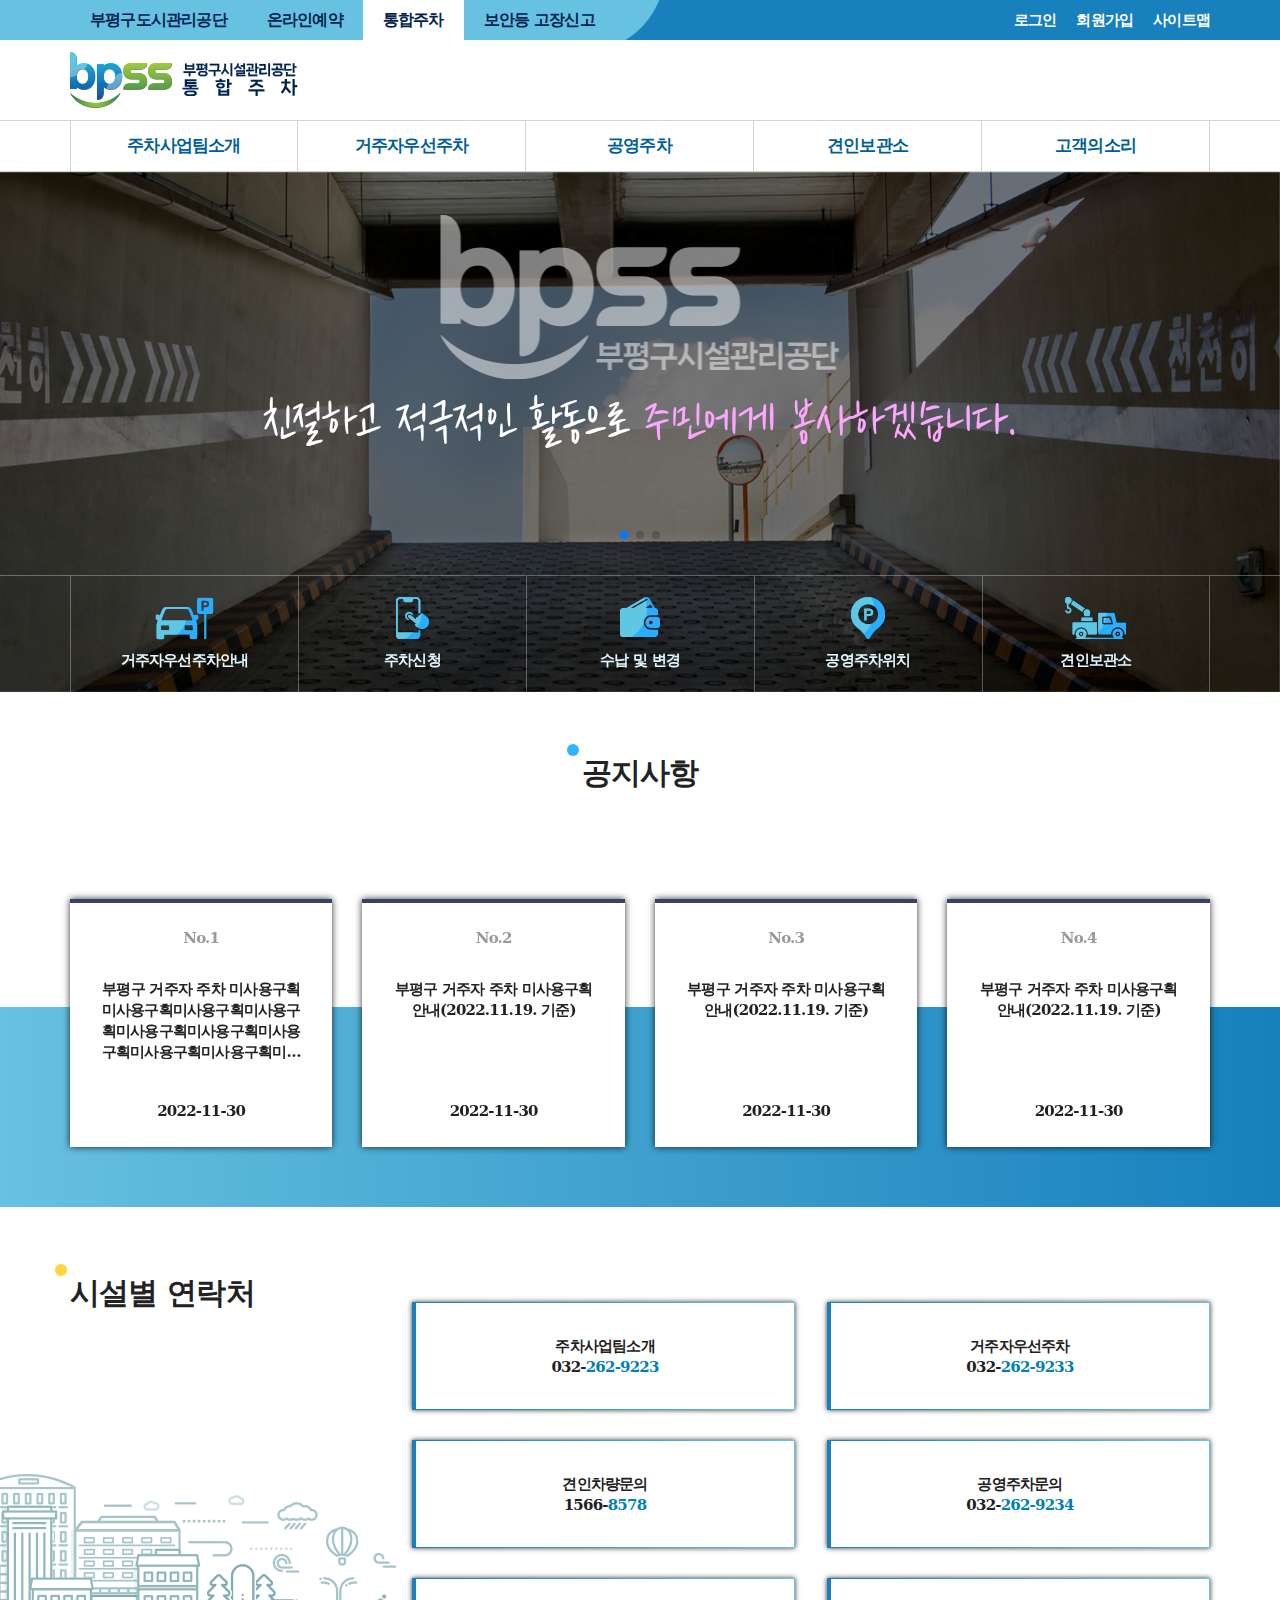
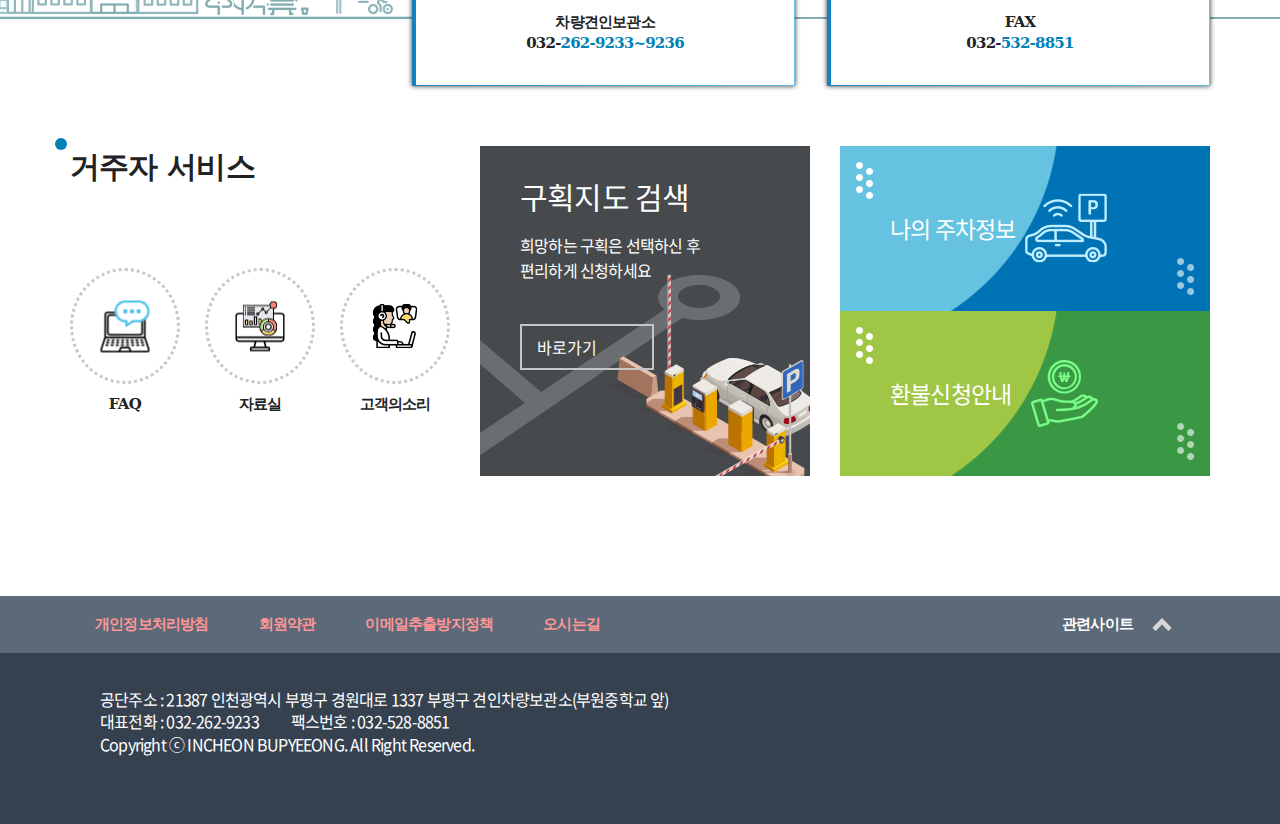
==== commit 198bb428: "#1202_bpp_sub추가했음" ====
--- a/html/index.html
+++ b/html/index.html
@@ -74,7 +74,7 @@
             <div class="header_main">
                 <div class="container">
                     <div class="logowrap">
-                        <a href=""><span class="hide">부평구시설관리공단통합주차</span></a>
+                        <a href="index.html"><span class="hide">부평구시설관리공단통합주차</span></a>
                     </div>
                     <div class="m_btn"></div>
                 </div>
@@ -83,7 +83,7 @@
                 <div class="m_header">
                     <div class="container">
                         <div class="logowrap">
-                            <a href=""><span class="hide">부평구시설관리공단통합주차</span></a>
+                            <a href="index.html"><span class="hide">부평구시설관리공단통합주차</span></a>
                         </div>
                         <div class="m_btn"></div>
                     </div>
@@ -127,7 +127,7 @@
                 <div class="accord">
                     <dl>
                         <dt>주차사업팀소개</dt>
-                        <dd><a href="">주차사업안내</a></dd>
+                        <dd><a href="sub_주차사업팀소개_주차사업팀안내.html">주차사업안내</a></dd>
                         <dd><a href="">주차문화개선계획</a></dd>
                         <dd><a href="">위치안내</a></dd>
                     </dl>
--- a/common/css/default.css
+++ b/common/css/default.css
@@ -498,6 +498,7 @@
   min-height: 100vh;
 }
 
+/* body */
 *, a {
   font-family: "NanumSquare Neo B", "serif";
   font-weight: bold;
@@ -508,19 +509,26 @@
   max-width: 1140px;
   margin: auto;
 }
-@media screen and (max-width: 1260px) {
+@media screen and (max-width: 1024px) {
   .container {
     margin-right: 30px;
     margin-left: 30px;
   }
 }
-@media screen and (max-width: 720px) {
+@media screen and (max-width: 768px) {
   .container {
     margin-right: 13px;
     margin-left: 13px;
   }
 }
 
+/* btn */
+.btn_01 {
+  background: #777;
+  color: #fff;
+}
+
+/* skip_navi */
 .skip_navi {
   position: absolute;
   z-index: 9999;
@@ -545,1232 +553,6 @@
 }
 .skip_navi a:hover, .skip_navi a:focus {
   top: 0;
-}
-
-/*헤더*/
-#header {
-  /* box-shadow:0 0 10px rgba(0,0,0,0.1);  */
-  /* &.active {border-radius:0 0 80px 0;transition:border-radius 0.1s;
-    &:before {content:'';width:100%;height:1px;background-color:#ececec;position:absolute;left:0;top:100px;display:block;z-index:11;}
-  } */
-  /*   .gnb {@include clear; text-align: center;position: relative;
-      font-size: 0;z-index: 12;margin-left: 50px;margin-right: 50px; padding-top: 25px;
-
-      .logo {float: left; width: 200px;
-        a {width: 200px;background: url(../images/logo.png) no-repeat center left;height: 40px;line-height: 40px;display: block;margin-right: 30px;
-        }
-      }
-
-      >ul {font-size: 16px; @include clear;display: inline-block;color: #fff;float: left; 
-        >li {float: left; padding: 0 30px;
-          &:hover{
-                    >a{color:#dd373b;} 
-                } 
-            &.active{
-                    a {position:relative;}
-                    >a::before{
-                      position:absolute;left:50%;bottom:-30px;width:100%;transform:translateX(-50%);height:2px;background-color:#dd373b;content:'';z-index:2;
-                    }
-                    .dep2_wrap{visibility:visible;z-index: 3;}
-                } 
-          &:first-child {
-            a {padding-left: 0;}
-          }
-
-          >a {font-weight: 600;position: relative; line-height: 40px;
-            font-family: 'Elice';font-size: 18px;
-          }
-        }
-      }
-
-      .dep2 { display: none;width: 100%;position: absolute;top: 100%;left: 0;
-        z-index: 1; visibility: hidden;background-color: #fff;
-        .container {position: relative;@include clear;
-          >ul {
-            width: calc(100% - 215px);
-            min-height: 120px;
-            padding-left: 50px;
-            background: #fff;
-            @include ftItem(3, 30);
-            margin: 30px 0 30px 215px;
-            border-left: 1px solid #cecfd1;
-            >li {
-              transition: 0.3s;
-              text-align: left;
-              margin-bottom: 18px;
-
-              &:hover {
-                >a {border-color: #23408f;color: #23408f;
-                  background-image: url(../images/icon_dep2_on.png);
-                }
-              }
-
-              >a {line-height: 1.2em;font-size: 16px;padding: 12px 20px;
-                transition: 0.3s; display: block;font-weight: 500;border: 1px solid #cecfd1; border-radius: 4px; transition: 0.3s;
-                background: url(../images/icon_dep2.png) no-repeat right 21px center;
-              }
-            }
-          }
-        }
-      }
-    }
-   */
-}
-@media screen and (max-width: 1200px) {
-  #header .gnb .dep2_wrap .container > div {
-    width: 180px;
-  }
-  #header .gnb .dep2_wrap .container > div img {
-    width: 180px;
-  }
-  #header .gnb .dep2_wrap .container > ul {
-    width: calc(100% - 180px);
-    margin-left: 180px;
-  }
-}
-@media screen and (max-width: 1080px) {
-  #header.active {
-    border-radius: 0;
-  }
-  #header.active:before {
-    top: 82px;
-  }
-  #header .hd_top {
-    display: none;
-  }
-  #header .gnb .logo a {
-    padding: 16px 0;
-  }
-  #header .gnb > ul {
-    display: none;
-  }
-  #header .gnb .btn_sitemap_open {
-    float: right;
-    display: block;
-    width: 50px;
-    height: 110px;
-    background: url(../images/common/icon_hambug.png) no-repeat center right 30px auto;
-  }
-}
-@media screen and (max-width: 720px) {
-  #header {
-    height: 55px;
-  }
-  #header.active:before {
-    top: 55px;
-  }
-  #header .gnb .logo a {
-    width: 155px;
-    background-size: 155px auto;
-    background-image: url(../images/img_logo_m.png);
-    height: 55px;
-    padding: 0;
-  }
-  #header .gnb .util {
-    padding-top: 0px;
-  }
-  #header .gnb .util .search_box {
-    top: 55px;
-  }
-  #header .gnb .util .btn_search_open {
-    width: 55px;
-    height: 55px;
-    background-size: 20px auto;
-  }
-  #header .gnb .util .btn_search_open.active {
-    background-size: 16px auto;
-  }
-  #header .gnb .util .btn_sitemap_open {
-    width: 55px;
-    height: 55px;
-    background-size: 22px auto;
-    margin: 0;
-  }
-}
-
-.m_gnb {
-  display: none;
-}
-@media screen and (min-width: 1080px) {
-  .m_gnb {
-    color: #404650;
-    position: fixed;
-    width: 100%;
-    height: 100%;
-    left: 0;
-    top: 0;
-    background: #fff;
-    z-index: 100;
-    overflow-y: hidden;
-    background: rgba(0, 0, 0, 0.6);
-  }
-  .m_gnb > div {
-    margin-left: 80px;
-    background: #fff;
-    min-height: 100%;
-  }
-  .m_gnb > div .util {
-    padding: 20px 25px;
-    background: #eee;
-  }
-  .m_gnb > div .util:after {
-    content: "";
-    display: block;
-    clear: both;
-  }
-  .m_gnb > div .util ol {
-    float: left;
-  }
-  .m_gnb > div .util ol:after {
-    content: "";
-    display: block;
-    clear: both;
-  }
-  .m_gnb > div .util ol li {
-    float: left;
-    position: relative;
-    margin-right: 7px;
-  }
-  .m_gnb > div .util ol li a {
-    display: inline-block;
-    line-height: 30px;
-    font-size: 13px;
-    padding: 0 40px 0 15px;
-    color: #fff;
-    background: #000 url(../images/m_join.png) no-repeat right 15px center/9px auto;
-    border-radius: 30px;
-    box-shadow: 0 3px 6px rgba(0, 0, 0, 0.33);
-  }
-  .m_gnb > div .util ol li:last-child a {
-    background-image: url(../images/m_login.png);
-  }
-  .m_gnb > div .util .btn_sitemap_close {
-    float: right;
-    width: 30px;
-    height: 30px;
-    background: url(../images/m_close.png) no-repeat center/15px auto;
-  }
-}
-@media screen and (min-width: 1080px) and (max-width: 1080px) {
-  .m_gnb > ul {
-    width: 100%;
-  }
-  .m_gnb > ul > li a {
-    display: block;
-    color: #404650;
-    background: url(../images/arrow_gnb_dep1_off.png) no-repeat right 30px center/7px auto;
-    border-bottom: 1px solid #ddd;
-  }
-  .m_gnb > ul > li > a {
-    font-size: 18px;
-    line-height: 52px;
-    background-color: #fff;
-    font-weight: 500;
-    padding: 0 40px 0 30px;
-  }
-  .m_gnb > ul > li .dep2_wrap {
-    display: none;
-    background-color: #f6f7fc;
-  }
-  .m_gnb > ul > li .dep2_wrap > .container {
-    margin: 0;
-    max-width: none;
-    padding: 0 20px;
-  }
-  .m_gnb > ul > li .dep2_wrap > .container > div {
-    display: none;
-  }
-  .m_gnb > ul > li .dep2_wrap > .container > ul > li > a {
-    display: block;
-    line-height: 45px;
-    font-size: 15px;
-    padding-left: 10px;
-    background-position: right 10px center;
-  }
-  .m_gnb > ul > li .dep2_wrap > .container > ul > li.active2 > a {
-    background-image: url(../images/arrow_gnb_dep3_off.png);
-    background-size: auto 7px;
-  }
-  .m_gnb > ul > li .dep2_wrap > .container > ul .dep3 {
-    display: none;
-    padding: 18px 0;
-    border-bottom: 1px solid #ddd;
-  }
-  .m_gnb > ul > li .dep2_wrap > .container > ul .dep3 > li > a {
-    display: block;
-    line-height: 32px;
-    color: #656d7b;
-    font-size: 14px;
-    border-bottom: none;
-    background: none;
-    font-weight: 300;
-    padding: 0 0 0 20px;
-  }
-  .m_gnb > ul > li .dep2_wrap > .container > ul .dep3 > li > a:before {
-    content: "";
-    display: inline-block;
-    width: 4px;
-    height: 4px;
-    background-color: #b3c1d8;
-    margin-right: 7px;
-    vertical-align: 3px;
-  }
-  .m_gnb > ul > li.active2 > a {
-    background-image: url(../images/arrow_gnb_dep3_off.png);
-    background-size: auto 7px;
-  }
-  .m_gnb > ul > li.active > a {
-    background-color: #23408f;
-    color: #fff;
-    background-image: url(../images/arrow_gnb_dep1_on.png);
-    background-size: auto 7px;
-  }
-  .m_gnb > ul > li.active .dep2_wrap > .container {
-    margin: 0;
-  }
-}
-
-#contents {
-  position: relative;
-}
-#contents:after {
-  content: "";
-  display: block;
-  clear: both;
-}
-.page_spot {
-  position: relative;
-  z-index: 1;
-  border-bottom: 1px solid #dedede;
-  color: #111;
-}
-.page_spot .page_tit {
-  background-repeat: no-repeat;
-  background-position: center;
-  background-size: cover;
-  text-align: center;
-  padding-top: 110px;
-  padding-bottom: 102px;
-  background-image: url(../images/SUB_VISUAL1.png);
-  height: 450px;
-  /*      
-       &.sb1 {background-image:url(../../images/mayor/bg_page_tit_1.jpg);}
-       &.sb2 {background-image:url(../../images/mayor/bg_page_tit_2.jpg);}
-       &.sb3 {background-image:url(../../images/mayor/bg_page_tit_3.jpg);}
-       &.sb4 {background-image:url(../../images/mayor/bg_page_tit_4.jpg);} */
-}
-.page_spot .page_tit.sb1 {
-  background-image: url(../images/SUB_VISUAL2.png);
-}
-.page_spot .page_tit.sb2 {
-  background-image: url(../images/SUB_VISUAL3.png);
-}
-.page_spot .page_tit.sb3 {
-  background-image: url(../images/SUB_VISUAL4.png);
-}
-.page_spot .page_tit.sb4 {
-  background-image: url(../images/SUB_VISUAL5.png);
-}
-.page_spot .page_tit.sb5 {
-  background-image: url(../images/SUB_VISUAL6.png);
-}
-.page_spot .page_tit > span {
-  display: block;
-  font-size: 48px;
-  line-height: 110px;
-  color: #fff;
-  font-family: "elice";
-  font-weight: 600;
-  text-shadow: 10px 10px 15px rgba(0, 0, 0, 0.3);
-  padding-top: 110px;
-}
-.page_spot .lnb {
-  text-align: center;
-}
-.page_spot .lnb > li {
-  display: inline-block;
-  font-size: 20px;
-  font-family: "elice";
-  position: relative;
-  vertical-align: top;
-}
-.page_spot .lnb > li:first-of-type:before {
-  content: none;
-}
-.page_spot .lnb > li > a {
-  display: table;
-  width: 100%;
-  height: 89px;
-  padding-top: 8px;
-  padding: 0 60px;
-}
-.page_spot .lnb > li > a > span {
-  display: table-cell;
-  vertical-align: middle;
-}
-.page_spot .lnb > li.active {
-  color: #151a59;
-  position: relative;
-  font-weight: 600;
-  border-bottom: 1px solid #071081;
-}
-.page_spot .lnb > li.active:before {
-  content: "";
-  position: absolute;
-  left: 50%;
-  bottom: 0;
-  width: 20px;
-  height: 20px;
-  background: url(../images/sub_lnb_Arrow.png) no-repeat center bottom 10px;
-  transform: translate(-50%, 50%);
-  box-sizing: border-box;
-  display: block;
-}
-.page_spot .lnb > li:hover {
-  color: #151a59;
-  position: relative;
-  font-weight: 600;
-  border-bottom: 1px solid #071081;
-}
-.page_spot .lnb > li:hover:before {
-  content: "";
-  position: absolute;
-  left: 50%;
-  bottom: 0;
-  width: 20px;
-  height: 20px;
-  background: url(../images/sub_lnb_Arrow.png) no-repeat center bottom 10px;
-  transform: translate(-50%, 50%);
-  box-sizing: border-box;
-  display: block;
-}
-.page_spot + #contents {
-  padding: 50px 0 60px;
-  min-height: 80vh;
-}
-
-/*페이지 타이틀*/
-.tit_lg {
-  padding-bottom: 50px;
-}
-.tit_lg:after {
-  content: "";
-  display: block;
-  clear: both;
-}
-.tit_lg h2 {
-  font-size: 27px;
-  font-weight: 600;
-  float: left;
-  font-family: "ONE";
-  float: left;
-}
-.tit_lg .pro_box {
-  float: right;
-}
-.tit_lg .pro_box > img {
-  display: inline-block;
-  margin-left: 10px;
-}
-.tit_lg.b_bor {
-  border-bottom: 1px solid #999999;
-}
-
-.tit_md {
-  margin-bottom: 30px;
-  display: block;
-  font-size: 18px;
-  font-family: "ONE";
-  font-weight: 600;
-}
-
-/* 하단페이지넘버 */
-.num {
-  display: block;
-  margin: auto;
-  text-align: center;
-  margin-top: 40px;
-}
-
-.w200 {
-  width: 200px;
-  max-width: 200px !important;
-}
-
-.w50 {
-  width: 50%;
-}
-
-.table th {
-  font-weight: 500;
-  text-align: left;
-  border-top: 1px solid #999;
-  border-bottom: 1px solid #999;
-  padding: 18px 0;
-}
-.table td {
-  border-bottom: 1px solid #999;
-  padding: 35px 0;
-}
-.table td > div {
-  display: inline-block;
-}
-
-.table2 th, .table2 td {
-  font-family: "ONE";
-  padding: 20px 0;
-  font-size: 15px;
-  font-weight: 600;
-  border-bottom: 1px solid #999999;
-  text-align: center;
-}
-.table2 th {
-  background-color: #d7e9ff;
-  border-top: 1px solid #999999;
-}
-.table2 td.left {
-  text-align: left;
-}
-
-.type_list:after {
-  content: "";
-  display: block;
-  clear: both;
-}
-.type_list > li {
-  float: left;
-  margin-right: 40px !important;
-  line-height: 1.2em;
-}
-.type_list > li label {
-  display: inline-block;
-  vertical-align: middle;
-  cursor: pointer;
-  padding-right: 10px;
-  font-family: "ONE";
-}
-.type_list > li input {
-  display: inline-block;
-  width: 20px;
-  height: 20px;
-  padding: 0;
-  vertical-align: middle;
-  background-size: cover;
-  margin-right: 5px;
-  margin-top: 1px;
-}
-.type_list > li input[type=checkbox] {
-  background-image: url("../images/chk_off.jpg");
-}
-.type_list > li input[type=checkbox]:checked {
-  background-image: url("../images/chk_on.jpg");
-}
-.type_list > li input[type=radio] {
-  background-image: url("../images/radio_off.png");
-}
-.type_list > li input[type=radio]:checked {
-  background-image: url("../images/radio_on.png");
-}
-.type_list > li:last-of-type {
-  margin-right: 0 !important;
-}
-
-/* 헤더 */
-#header {
-  position: absolute;
-  left: 0;
-  top: 0;
-  width: 100%;
-  z-index: 3;
-  overflow-y: hidden;
-  color: #fff;
-  /*   .hd_md{
-        .container{display: table;
-          >*{display: table-cell;vertical-align: middle;}
-        }
-    } */
-}
-#header:hover {
-  background-color: rgba(0, 0, 0, 0.5);
-}
-#header:hover > .container::before {
-  background-color: #374958;
-  width: 100%;
-  height: 1px;
-  position: relative;
-  bottom: -111px;
-  left: 0;
-  z-index: 1;
-  display: block;
-  content: "";
-}
-#header .container {
-  max-width: 1880px;
-  position: relative;
-}
-#header .container:after {
-  content: "";
-  display: block;
-  clear: both;
-}
-#header .logo {
-  float: left;
-}
-#header .logo a {
-  width: 230px;
-  background: url(../images/logo.png) no-repeat center left;
-  height: 110px;
-  line-height: 110px;
-  display: block;
-  margin-left: 40px;
-}
-#header .util {
-  float: right;
-  width: 265px;
-  margin-right: 40px;
-}
-#header .util:after {
-  content: "";
-  display: block;
-  clear: both;
-}
-#header .util li {
-  display: inline-block;
-  vertical-align: middle;
-  position: relative;
-}
-#header .util li a {
-  line-height: 110px;
-  padding: 0 20px;
-  font-weight: 400;
-  font-size: 14px;
-  color: #fff;
-}
-#header .util li a.rang {
-  background: url(../images/Arrow019.png) no-repeat center right;
-  padding-right: 20px;
-}
-#header .util .btn_search_open {
-  display: inline-block;
-  background: url(../images/search_btn.png) no-repeat center;
-  width: 40px;
-  height: 110px;
-  margin: 0 20px;
-  /* &.active{background-image: url(../images/icon_search_close.png);
-  + .search_box{display: block;}
-  } */
-}
-#header .util .open_gnb {
-  background: url(../images/sitemap_btn.png) no-repeat center;
-  width: 40px;
-  height: 110px;
-  display: inline-block;
-  vertical-align: middle;
-}
-@media screen and (max-width: 1155px) {
-  #header .util {
-    width: 200px;
-  }
-  #header .util li a {
-    padding: 0 10px;
-  }
-  #header .util .btn_search_open {
-    margin-right: 0;
-  }
-}
-@media screen and (max-width: 1080px) {
-  #header .util {
-    width: 40px;
-    text-align: right;
-  }
-  #header .util li:first-child {
-    display: none;
-  }
-  #header .util li:nth-child(2) {
-    display: none;
-  }
-  #header .util li:nth-child(3) {
-    display: none;
-  }
-}
-@media screen and (max-width: 720px) {
-  #header .util .open_gnb {
-    height: 70px;
-  }
-}
-#header .m_btn {
-  display: none;
-}
-#header .hd_menu {
-  float: left;
-  width: 50%;
-}
-#header #gnb {
-  width: 100%;
-  position: relative;
-  z-index: 1;
-  overflow: hidden;
-}
-#header #gnb:after {
-  content: "";
-  display: block;
-  clear: both;
-}
-#header #gnb .container:after {
-  content: "";
-  display: block;
-  clear: both;
-}
-#header #gnb .gnb_hd {
-  display: none;
-}
-#header #gnb .dep1 > li {
-  float: left;
-  position: relative;
-}
-#header #gnb .dep1 > li > a {
-  display: table;
-  width: 100%;
-  height: 110px;
-  font-size: 18px;
-  font-weight: 600;
-  font-family: "Elice";
-}
-#header #gnb .dep1 > li > a span {
-  display: table-cell;
-  vertical-align: middle;
-  text-align: center;
-}
-#header #gnb .dep2 {
-  position: absolute;
-  left: 0;
-  top: 100%;
-  z-index: 1;
-  width: 100%;
-  padding: 20px 10px;
-  text-align: center;
-  word-break: keep-all;
-  color: #666;
-  font-size: 16px;
-  font-weight: 500;
-}
-#header #gnb .dep2 li a {
-  font-family: "ONE";
-  margin-bottom: 10px;
-}
-#header #gnb .dep2 li:hover {
-  color: #fff;
-}
-#header #gnb .m_util {
-  display: none;
-}
-
-@media screen and (max-width: 1260px) {
-  #header .container {
-    margin-left: 0;
-    margin-right: 0;
-  }
-}
-@media screen and (max-width: 1080px) {
-  .container {
-    margin: 0 20px;
-    max-width: 100%;
-  }
-  #header:hover {
-    background-color: unset;
-  }
-  #header:hover > .container::before {
-    display: none;
-  }
-  #header #gnb {
-    position: fixed;
-    left: 0;
-    top: 0;
-    width: 100%;
-    height: 100%;
-    background-color: #fff;
-    overflow-x: hidden;
-    overflow-y: auto;
-    display: none;
-  }
-  #header #gnb .dep1 > li > a span {
-    text-align: left;
-  }
-  #header .hd_menu .logo a {
-    background-position: top left;
-    height: 60px;
-  }
-  #header .hd_menu {
-    width: unset;
-  }
-  #header .util > div > div {
-    display: none;
-  }
-  #header .util > div .logo {
-    position: absolute;
-    top: 20px;
-    display: block;
-    left: 20px;
-    content: "";
-  }
-  #header .util > div .logo a {
-    background-size: 240px auto;
-    background-position: top 5px left; /*220930*/
-  }
-  #header .hd_menu #gnb {
-    position: fixed;
-    left: 0;
-    top: 0;
-    width: 100%;
-    height: 100%;
-    overflow-x: hidden;
-    overflow-y: auto;
-    display: none;
-    background: #fff;
-    z-index: 100;
-  }
-  #header .hd_menu #gnb .container:after {
-    content: "";
-    display: block;
-    clear: both;
-  }
-  #header .hd_menu #gnb:before {
-    content: none;
-  }
-  #header .hd_menu #gnb .gnb_hd {
-    width: 100%;
-    height: 80px;
-    line-height: 80px;
-    text-align: right;
-    display: block;
-    background: #fff;
-    position: relative;
-  }
-  #header .hd_menu #gnb .gnb_hd:after {
-    content: "";
-    display: block;
-    clear: both;
-  }
-  #header .hd_menu #gnb .gnb_hd img {
-    position: absolute;
-    left: 20px;
-    top: 25px;
-    width: 240px; /* 220930 */
-  }
-  #header .hd_menu #gnb .gnb_hd .close_gnb {
-    vertical-align: middle;
-    width: 33px;
-    margin-right: 20px;
-    background: url(../images/m_gnb_close.png) no-repeat center right;
-    background-size: auto 28px;
-    height: 60px;
-  }
-  #header .hd_menu .m_btn {
-    display: block;
-    text-align: right;
-  }
-  #header .hd_menu .m_btn .open_gnb {
-    width: 40px;
-    height: 50px;
-    background: url(../images/btn_sitemap_open2.png) no-repeat top right;
-    background-size: 30px auto;
-  }
-  #header .hd_menu .m_btn .logo a {
-    background-size: auto 40px;
-    line-height: 40px;
-  }
-  #header #gnb .container:after {
-    content: "";
-    display: block;
-    clear: both;
-  }
-  #header #gnb:before {
-    content: none;
-  }
-  #header #gnb .gnb_hd:after {
-    content: "";
-    display: block;
-    clear: both;
-  }
-  #header #gnb .dep1 {
-    width: 100%;
-    padding: 0 0 30px 25px;
-  }
-  #header #gnb .dep1 > li {
-    width: 100%;
-    border-bottom: 1px solid #dde1ea;
-  }
-  #header #gnb .dep1 > li > a {
-    display: table;
-    width: 100%;
-    height: 50px;
-    text-align: left;
-    font-size: 24px;
-    color: #000;
-    line-height: 60px;
-  }
-  #header #gnb .dep1 > li > a.menu_btn {
-    position: relative;
-  }
-  #header #gnb .dep1 > li > a.menu_btn:after {
-    content: "";
-    position: absolute;
-    right: 25px;
-    top: 50%;
-    background: url(../images/icon_gnb_dep1_off.png) no-repeat center/20px auto;
-    width: 20px;
-    height: 20px;
-    transform: translateY(-50%);
-    transition: all 0.3s;
-  }
-  #header #gnb .dep1 > li > div {
-    position: static;
-    visibility: visible;
-    min-height: auto;
-    display: none;
-    background-color: #fff;
-  }
-  #header #gnb .dep1 > li > div:before, #header #gnb .dep1 > li > div:after {
-    content: none;
-  }
-  #header #gnb .dep1 > li > div > div {
-    display: none;
-  }
-  #header #gnb .dep1 > li.active > a span:before, #header #gnb .dep1 > li.active > a span:after {
-    content: none;
-  }
-  #header #gnb .dep1 > li.active > a.menu_btn:after {
-    background: url(../images/icon_gnb_dep1_on.png) no-repeat center/20px auto;
-  }
-  #header #gnb .dep1 > li.active > div {
-    visibility: visible;
-  }
-  #header .hd_menu #gnb .dep1 > li > div {
-    position: static;
-    visibility: visible;
-    min-height: auto;
-    display: block;
-  }
-  #header .hd_menu #gnb .dep1 > li > div > div {
-    margin: 0;
-  }
-  #header .hd_menu #gnb .dep1 > li > div > div > div {
-    display: none;
-  }
-  #header .hd_menu #gnb .dep1 > li > div::before, #header .hd_menu #gnb .dep1 > li > div::after {
-    display: none;
-  }
-  #header .hd_menu #gnb .dep2 > li {
-    display: block;
-    width: 100%;
-  }
-  #header .hd_menu #gnb .dep2 > li::after {
-    display: none;
-  }
-  #header #gnb .dep2 li:hover > a {
-    -webkit-text-decoration-line: none;
-            text-decoration-line: none;
-  }
-  #header .hd_menu #gnb .dep2 > li > a {
-    font-size: 20px;
-    line-height: 50px;
-    height: auto;
-    padding: 0;
-    width: 100%;
-    display: block;
-    border-bottom: 0;
-    position: relative;
-    font-weight: 500;
-    text-align: left;
-    color: #666;
-    margin-bottom: 0;
-  }
-  #header #gnb .dep2 > li > a.menu_btn:after {
-    content: "";
-    position: absolute;
-    right: 25px;
-    top: 50%;
-    background: url(../images/lnb_arrow_down.png) no-repeat center/14px auto;
-    width: 14px;
-    height: 9px;
-    transform: translateY(-50%);
-  }
-  #header #gnb .dep2 > li.active > a.menu_btn:after {
-    background: url(../images/lnb_arrow_up.png) no-repeat center/14px auto;
-  }
-  #header #gnb .dep2 {
-    border-top: 2px solid #7196ff;
-    display: none;
-    position: relative;
-    padding: 0;
-    padding-left: 25px;
-  }
-  #header #gnb .dep2:before {
-    content: none;
-  }
-  #header #gnb .dep2 > li {
-    border-bottom: 1px solid #dde1ea;
-    display: block;
-  }
-  #header #gnb .dep2 > li > h2 {
-    display: none;
-  }
-  #header #gnb .dep2 > li:last-of-type {
-    border-bottom: 0;
-  }
-  #header #gnb .dep2 > li > a:after {
-    content: none;
-  }
-  #header #gnb .dep2 > li.active > a:before {
-    content: "";
-    background-color: #fff;
-  }
-  #header #gnb .dep2 > li.active > a.menu_btn {
-    position: relative;
-  }
-  #header #gnb .dep2 > li .dep3 {
-    padding-left: 0;
-    display: none;
-    width: 100%;
-    padding-left: 20px;
-    height: auto;
-  }
-  #header #gnb .dep2 > li .dep3 > li {
-    width: 100%;
-    float: none;
-    display: block;
-    margin-bottom: 5px;
-    padding-left: 0;
-    line-height: 60px;
-  }
-  #header #gnb .dep2 > li .dep3 > li:before {
-    content: none;
-  }
-  #header #gnb .dep2 > li .dep3 > li > a { /* 221014 */
-    font-size: 19px;
-    color: #555;
-    display: inline-block;
-    width: 100%;
-  }
-  #header #gnb .dep3 {
-    border-top: 1px solid #dde1ea;
-    display: none;
-    position: relative;
-    padding: 0;
-    padding-left: 25px;
-  }
-  #header #gnb .dep3 > li {
-    border-bottom: 1px solid #dde1ea;
-    display: block;
-  }
-  #header #gnb .dep3 > li:last-child {
-    border-bottom: none;
-  }
-  #header #gnb .m_util > li:first-of-type {
-    border-right: 1px solid #80a6e3;
-  }
-  #header .hd_menu #gnb .m_util {
-    display: block;
-    border-top: 1px solid #ccc;
-    border-bottom: 1px solid #ccc;
-  }
-  #header .hd_menu #gnb .m_util:after {
-    content: "";
-    display: block;
-    clear: both;
-  }
-  #header .hd_menu #gnb .m_util > li {
-    float: left;
-    width: 50%;
-    text-align: center;
-  }
-  /* 220928 수정 */
-  #header .hd_menu #gnb .m_util > li.loginname {
-    width: 100%;
-    padding: 20px 0;
-    height: 65px;
-    border-bottom: 1px solid #ccc;
-    border-right: none;
-  }
-  #header .hd_menu #gnb .m_util > li {
-    border-right: 1px solid #ccc;
-  }
-  #header .hd_menu #gnb .m_util > li:last-child {
-    border-right: none;
-  }
-  #header .hd_menu #gnb .m_util > li a img {
-    display: block;
-    margin: auto;
-  }
-  #header .hd_menu #gnb .m_util > li a {
-    font-size: 20px;
-    text-align: center;
-    color: #555;
-    padding: 20px 0;
-  }
-}
-@media screen and (max-width: 720px) {
-  #header .logo a {
-    margin-left: 20px;
-    height: 70px;
-  }
-  #header .util {
-    margin-right: 20px;
-  }
-}
-/* 푸터 */
-.footer .container {
-  max-width: 1270px;
-  border-left: 1px solid #c8c8c8;
-  border-right: 1px solid #c8c8c8;
-}
-.footer .container > ul {
-  padding: 40px 20px;
-  text-align: right;
-  border-bottom: 1px solid #c8c8c8;
-}
-.footer .container > ul li {
-  text-align: right;
-  display: inline-block;
-  padding: 0 10px;
-}
-.footer .container > ul li:first-child {
-  padding-left: 0;
-}
-.footer .container > ul li:last-child {
-  padding-right: 0;
-}
-.footer .container .adr {
-  padding: 40px 70px 110px;
-}
-.footer .container .adr:after {
-  content: "";
-  display: block;
-  clear: both;
-}
-.footer .container .adr ol {
-  background: url(../images/footer_logo.png) no-repeat center left;
-  padding-left: 153px;
-  height: 60px;
-  font-size: 14px;
-  font-family: "ONE";
-  font-weight: 600;
-  float: left;
-}
-.footer .container .adr .website {
-  float: right;
-  width: 235px;
-  position: relative;
-}
-.footer .container .adr .website .btn {
-  position: relative;
-  width: 100%;
-  border: 2px solid #b1b1b1;
-  border-radius: 42px;
-  height: 42px;
-  padding: 0 45px 0 30px;
-  text-align: left;
-  background: #2d457c url(../images/website_arrow_down.png) no-repeat right 32px center;
-  z-index: 1;
-  color: #aaa;
-}
-.footer .container .adr .website .btn.active {
-  background-image: url(../images/website_arrow_up.png);
-}
-.footer .container .adr .website > ul {
-  padding-top: 20px;
-  display: none;
-  position: absolute;
-  left: 0;
-  top: 55%;
-  width: 100%;
-  max-height: 120px;
-  overflow-x: hidden;
-  overflow-y: auto;
-  border: 2px solid #b1b1b1;
-  border-radius: 0 0 5px 5px;
-}
-.footer .container .adr .website > ul li {
-  padding: 10px 28px;
-  border-bottom: 1px solid #b1b1b1;
-}
-.footer .container .adr .website > ul li:last-child {
-  border-bottom: none;
-}
-.footer.sub {
-  background-color: #2d457c;
-  color: #aaa;
-}
-.footer.main .container {
-  max-width: 1200px;
-}
-.footer.main .container > ul {
-  position: relative;
-}
-.footer.main .container .adr ol {
-  color: #444;
-}
-.footer.main .container .adr .website .btn {
-  background-color: #fff;
-  color: #000;
-}
-.footer.main .container .adr .website > ul {
-  background-color: #fff;
-}
-@media screen and (max-width: 1260px) {
-  .footer.main .container ul::after {
-    left: 77px;
-  }
-  .footer.main .container ul::before {
-    right: 149px;
-    height: 1500px;
-    z-index: 0;
-  }
-}
-@media screen and (max-width: 1100px) {
-  .footer.main .container ul::before {
-    right: 139px;
-  }
-}
-@media screen and (max-width: 1080px) {
-  .footer.main .container ul::after {
-    left: 103px;
-  }
-  .footer.main .container ul::before {
-    right: 102px;
-    height: 2000px;
-  }
-  .footer .container .adr ol {
-    margin-top: 40px;
-  }
-}
-@media screen and (max-width: 887px) {
-  .footer .container > ul {
-    padding: 40px 10px;
-  }
-  .footer .container > ul li {
-    padding: 0 3px;
-    font-size: 14px;
-  }
-}
-@media screen and (max-width: 720px) {
-  .footer .container {
-    border-left: unset;
-    border-right: unset;
-  }
-  .footer .container > ul {
-    display: none;
-  }
-  .footer .container .adr ol {
-    background-position: center top;
-    padding-left: 0;
-    padding-top: 75px;
-    text-align: center;
-  }
-  .footer .container .adr .website {
-    float: unset;
-    margin: auto;
-  }
 }
 
 /* header */
@@ -2036,24 +818,83 @@
   flex-wrap: nowrap;
   justify-content: space-between;
 }
-footer .footer_upper .container .fu_l, footer .footer_upper .container .fu_r {
+footer .footer_upper .container .fu_l,
+footer .footer_upper .container .fu_r {
   position: relative;
 }
 @media screen and (max-width: 768px) {
-  footer .footer_upper .container .fu_l, footer .footer_upper .container .fu_r {
+  footer .footer_upper .container .fu_l,
+footer .footer_upper .container .fu_r {
     flex: 0 0 50%;
   }
 }
-footer .footer_upper .container .fu_l ul, footer .footer_upper .container .fu_r ul {
+footer .footer_upper .container .fu_l ul,
+footer .footer_upper .container .fu_r ul {
   display: flex;
   flex-wrap: nowrap;
   align-items: center;
 }
-footer .footer_upper .container .fu_l ul::after, footer .footer_upper .container .fu_r ul::after {
+footer .footer_upper .container .fu_l ul::after,
+footer .footer_upper .container .fu_r ul::after {
   display: none;
 }
-@media screen and (max-width: 1024px) {
-  footer .footer_upper .container .fu_l ul, footer .footer_upper .container .fu_r ul {
+footer .footer_upper .container .fu_l ul > li:hover,
+footer .footer_upper .container .fu_r ul > li:hover {
+  background-color: #495564;
+}
+footer .footer_upper .container .fu_l ul > li.on,
+footer .footer_upper .container .fu_r ul > li.on {
+  display: block;
+}
+footer .footer_upper .container .fu_l ul > li a,
+footer .footer_upper .container .fu_r ul > li a {
+  height: 100%;
+  padding: 18px 25px;
+  display: block;
+  color: #ff9696;
+}
+@media screen and (max-width: 1024px) {
+  footer .footer_upper .container .fu_l ul > li a,
+footer .footer_upper .container .fu_r ul > li a {
+    padding: 18px 22px;
+  }
+}
+@media screen and (max-width: 768px) {
+  footer .footer_upper .container .fu_l ul > li a,
+footer .footer_upper .container .fu_r ul > li a {
+    padding: 18px 0;
+    padding-left: 35px;
+  }
+}
+footer .footer_upper .container .fu_l .show_more,
+footer .footer_upper .container .fu_r .show_more {
+  width: 57px;
+  height: 57px;
+  position: absolute;
+  top: 0;
+  right: 20px;
+  cursor: pointer;
+}
+footer .footer_upper .container .fu_l .show_more.pink,
+footer .footer_upper .container .fu_r .show_more.pink {
+  background: url(../images/main_m_btn_pink.png) no-repeat center center;
+  transform: rotate(180deg);
+}
+footer .footer_upper .container .fu_l .show_more.pink.on,
+footer .footer_upper .container .fu_r .show_more.pink.on {
+  transform: rotate(360deg);
+}
+footer .footer_upper .container .fu_l .show_more.gray,
+footer .footer_upper .container .fu_r .show_more.gray {
+  background: url(../images/main_m_btn_gray.png) no-repeat center center;
+  transform: rotate(0);
+}
+footer .footer_upper .container .fu_l .show_more.gray.on,
+footer .footer_upper .container .fu_r .show_more.gray.on {
+  transform: rotate(180deg);
+}
+@media screen and (max-width: 768px) {
+  footer .footer_upper .container .fu_l ul {
     flex-direction: column-reverse;
     justify-content: flex-start;
     position: relative;
@@ -2061,60 +902,46 @@
     height: 228px;
   }
 }
-footer .footer_upper .container .fu_l ul > li, footer .footer_upper .container .fu_r ul > li {
-  width: 100%;
-}
-@media screen and (max-width: 1024px) {
-  footer .footer_upper .container .fu_l ul > li, footer .footer_upper .container .fu_r ul > li {
+@media screen and (max-width: 1024px) {
+  footer .footer_upper .container .fu_l li {
+    background-color: #5c6979;
+  }
+}
+@media screen and (max-width: 768px) {
+  footer .footer_upper .container .fu_l li {
     width: 100%;
-    background-color: #5c6979;
     display: none;
   }
 }
-footer .footer_upper .container .fu_l ul > li:hover, footer .footer_upper .container .fu_r ul > li:hover {
-  background-color: #495564;
-}
-footer .footer_upper .container .fu_l ul > li.on, footer .footer_upper .container .fu_r ul > li.on {
-  display: block;
-}
-footer .footer_upper .container .fu_l ul > li a, footer .footer_upper .container .fu_r ul > li a {
-  height: 100%;
-  padding: 18px 30px;
-  display: block;
-  color: #ff9696;
-}
-@media screen and (max-width: 1024px) {
-  footer .footer_upper .container .fu_l ul > li a, footer .footer_upper .container .fu_r ul > li a {
-    padding: 18px 0;
-    padding-left: 35px;
-  }
-}
-footer .footer_upper .container .fu_l .show_more, footer .footer_upper .container .fu_r .show_more {
-  display: block;
-  width: 22px;
-  height: 15px;
-  background: url(../images/main_m_btn_pink.png) no-repeat center center;
-  position: absolute;
-  top: 20px;
-  right: 20px;
-  cursor: pointer;
-  transform: rotate(180deg);
-}
-footer .footer_upper .container .fu_l .show_more.on, footer .footer_upper .container .fu_r .show_more.on {
-  transform: rotate(360deg);
-}
-footer .footer_upper .container .fu_l .show_more.gray, footer .footer_upper .container .fu_r .show_more.gray {
-  background: url(../images/main_m_btn_gray.png) no-repeat center center;
-  transform: rotate(0);
-}
-footer .footer_upper .container .fu_l .show_more.gray.on, footer .footer_upper .container .fu_r .show_more.gray.on {
-  transform: rotate(180deg);
-}
-footer .footer_upper .container .fu_r a {
+footer .footer_upper .container .fu_l .show_more {
+  display: none;
+}
+@media screen and (max-width: 768px) {
+  footer .footer_upper .container .fu_l .show_more {
+    display: block;
+  }
+}
+footer .footer_upper .container .fu_r ul {
+  flex-direction: column-reverse;
+  justify-content: flex-start;
+  position: relative;
+  top: -171px;
+  height: 228px;
+}
+footer .footer_upper .container .fu_r ul li {
+  min-width: 173px;
+  width: 100%;
+  display: none;
+  background-color: #5c6979;
+}
+footer .footer_upper .container .fu_r ul li a {
   color: #fff !important;
 }
+footer .footer_upper .container .fu_r .show_more {
+  display: block;
+}
 footer .footer_main {
-  height: 160px;
+  height: 171px;
   padding-top: 35px;
   background-color: #364150;
   color: #fff;
@@ -2735,1786 +1562,82 @@
   margin-left: 20px;
 }
 
-.toggle + label {
-  cursor: pointer;
-  display: inline-block;
-  width: 70px;
-  line-height: 35px;
-  border-radius: 35px;
-  border: 1px solid #ccc;
+/* sub_visual */
+.sub_visualwrap {
+  width: 100%;
+  height: 200px;
+}
+.sub_visualwrap .sub_visual {
+  width: 100%;
+  height: 100%;
+  display: flex;
+  align-items: center;
+}
+.sub_visualwrap .sub_visual.subidx0 {
+  background: #777;
+}
+.sub_visualwrap .sub_visual .container {
+  flex: 0 0 100%;
+  text-align: center;
+  color: #fff;
+}
+/* sub_contents */
+.sub_contentswrap {
+  width: 100%;
+}
+.sub_contentswrap .scflex {
+  height: 100%;
+  display: flex;
+  flex-direction: row;
+}
+.sub_contentswrap .scflex .lnb {
+  flex: 0 0 20%;
   position: relative;
-  text-align: right;
-  padding: 0 12px;
-}
-.toggle + label span {
-  position: absolute;
-  left: 2px;
-  top: 50%;
-  transform: translateY(-50%);
-  width: 30px;
-  height: 30px;
-  border-radius: 30px;
-  transition: 0.3s;
-  background-color: #ccc;
-}
-.toggle + label:after {
-  content: "off";
-}
-.toggle:checked + label {
-  text-align: left;
-}
-.toggle:checked + label span {
-  left: calc(100% - 33px);
-  transition: 0.3s;
-  background-color: #555;
-}
-.toggle:checked + label:before {
-  content: "on";
-}
-.toggle:checked + label:after {
-  content: none;
-}
-
-/* 셀렉트 */
-.pro_box .dropdown {
-  max-width: 450px;
-  position: relative;
-  display: inline-block;
-  z-index: 1;
-}
-.pro_box .dropdown .btn {
-  position: relative;
-  width: 100%;
-  border: 1px solid #999;
-  border-radius: 42px;
-  height: 30px;
-  padding: 0 40px 0 20px;
-  text-align: left;
-  background: #fff url(../images/tit_dropdown_btn_down.png) no-repeat right 20px center;
-  z-index: 1;
-  font-size: 14px;
-}
-.pro_box .dropdown .btn.active {
-  background-image: url(../images/tit_dropdown_btn_up.png);
-}
-.pro_box .dropdown > ul {
-  background-color: #fff;
-  padding-top: 10px;
-  display: none;
-  position: absolute;
-  left: 0;
-  top: 55%;
-  width: 100%;
-  max-height: 120px;
-  overflow-x: hidden;
-  overflow-y: auto;
-  border: 1px solid #b1b1b1;
-  border-radius: 0 0 5px 5px;
-  font-size: 14px;
-}
-.pro_box .dropdown > ul li {
-  padding: 5px 25px;
-  border-bottom: 1px solid #b1b1b1;
-}
-.pro_box .dropdown > ul li:last-child {
-  border-bottom: none;
-}
-
-/*드롭다운 리스트*/
-.list_dropdown {
-  border-top: 1px solid #444444;
-}
-.list_dropdown ol li {
-  border-bottom: 1px solid #444444;
-  padding: 10px 0;
-  font-weight: 500;
-}
-.list_dropdown dt,
-.list_dropdown dd {
-  border-bottom: 1px solid #444;
-}
-.list_dropdown dt {
-  padding: 35px 0;
-}
-.list_dropdown dt > a {
-  display: block;
-  width: 100%;
-}
-.list_dropdown dt ul {
-  padding-top: 20px;
-  display: block;
-  margin-left: 30px;
-  clear: both;
-}
-.list_dropdown dt ul:after {
-  content: "";
-  display: block;
-  clear: both;
-}
-.list_dropdown dt ul li {
-  float: left;
-  margin-right: 20px;
-}
-.list_dropdown dt ul li a {
-  min-width: 160px;
-  background-color: #a4a4a4;
+  top: -200px;
+}
+@media screen and (max-width: 768px) {
+  .sub_contentswrap .scflex .lnb {
+    display: none;
+  }
+}
+.sub_contentswrap .scflex .lnb .subidx_tit {
+  display: inline-flex;
+  align-items: center;
+  justify-content: center;
+  flex: 0 0 20%;
+  width: 100%;
+  height: 200px;
+  background: rgba(0, 0, 0, 0.5);
   color: #fff;
-  text-align: center;
-  height: 35px;
-  line-height: 35px;
-  border-radius: 30px;
-  font-weight: 500;
-}
-.list_dropdown dt ul li a > span {
-  background-color: #474747;
-  height: 20px;
-  line-height: 20px;
-  width: 60px;
-  margin-left: 5px;
-  padding: 0 15px;
-  border-radius: 15px;
-  font-size: 14px;
-  font-weight: 400;
-  margin-right: -5px;
-}
-.list_dropdown dt ul li:hover a {
-  background-color: #4880ff;
-}
-.list_dropdown dt ul li:hover a > span {
-  background-color: #264997;
-}
-.list_dropdown dt > div:after {
-  content: "";
-  display: block;
-  clear: both;
-}
-.list_dropdown dt > div a {
-  float: left;
-  font-weight: 500;
-}
-.list_dropdown dt > div > div {
-  float: right;
-  width: 350px;
-}
-.list_dropdown dt > div > div .pop_wrap {
-  display: inline-block;
-}
-.list_dropdown dt .radio {
-  float: right;
-  padding-top: 0;
-  margin-left: 0;
-  margin-bottom: 0;
-  font-size: 14px;
-  clear: none;
-}
-.list_dropdown dd {
-  display: none;
-  padding: 20px 0;
-}
-
-.num_bor {
-  height: 26px;
-  line-height: 26px;
-  border: 2px solid #00c6d2;
-  border-radius: 7px;
-  padding: 0 10px;
-  margin-right: 10px;
-  height: 34px;
-  line-height: 34px;
-}
-
-.btn1 {
-  background-color: #00c6d2;
-  border-radius: 20px;
-  color: #fff;
-  padding: 5px 25px;
-  height: 34px;
-  line-height: 34px;
-  min-width: 90px;
-}
-
-.btn2 {
-  min-width: 110px;
-  color: #fff;
-  height: 34px;
-  line-height: 34px;
-  background-color: #008ec2;
-  border-radius: 7px;
-}
-
-.btn3 {
-  min-width: 110px;
-  background-color: #558dff;
-  color: #fff;
-  border-radius: 4px;
-  height: 34px;
-  line-height: 34px;
-}
-
-.bg_gray {
-  background-color: #666666;
-}
-
-.bg_blue {
-  background-color: #008fd2;
-}
-
-.ex {
-  /* 설명버튼 */
-  color: #fff;
-  background-color: #777;
-  width: 60px;
-  height: 20px;
-  line-height: 20px;
-  border-radius: 15px;
-  font-size: 12px;
-  font-weight: 400;
-}
-
-.btn_box {
-  margin-top: 30px;
-  text-align: center;
-  font-size: 0;
-}
-.btn_box .btn {
-  font-family: "ONE";
-  border-radius: 5px;
-  margin: 0 20px;
-  font-size: 14px;
-  height: 44px;
-  line-height: 44px;
-  color: #fff;
-  background-color: #008ec2;
-  max-width: 140px;
-  font-weight: 600;
-  display: block;
-  margin: auto;
-  letter-spacing: initial;
-}
-
-/* 모달팝업 */
-.modal_pop {
-  display: none;
-  position: fixed;
-  width: 100%;
-  height: 100%;
-  left: 0;
-  top: 0;
-  z-index: 999;
-  background-color: rgba(0, 0, 0, 0.8);
-}
-.modal_pop .inner {
-  position: absolute;
-  left: 0;
-  right: 0;
-  top: 50%;
-  max-width: 1233px;
-  margin: 50px auto;
-  background-color: #fff;
-  transform: translatey(-50%);
-  overflow-x: hidden;
-  overflow-y: auto;
-  max-height: 650px;
-}
-.modal_pop .inner .pop_box {
-  width: 100%;
-  height: 100%;
-}
-.modal_pop .inner .pop_x {
-  position: absolute;
-  top: 20px;
-  right: 20px;
-  content: "";
-  background: url(../images/popup_close.png) no-repeat top right;
-  display: block;
-  width: 19px;
-  height: 19px;
-}
-
-.yoso {
-  overflow-x: auto;
-  overflow-y: hidden;
-  padding: 0 10px;
-  flex-grow: 1;
-  margin-top: 10px;
-}
-.yoso > div {
-  min-width: 1250px;
-  line-height: 0;
-  font-size: 0;
-  display: flex;
-}
-.yoso .accordion {
-  margin-right: 20px;
-  display: inline-block;
-  vertical-align: top;
-}
-.yoso .accordion li {
-  font-size: 16px;
-  margin: 5px 0;
-}
-.yoso .accordion li a {
-  max-width: 200px;
-  min-width: 200px;
-  min-height: 70px;
-  padding: 10px 35px 10px 10px;
-  position: relative;
-  line-height: 1.2;
-  border: 1px solid #dddddd;
-}
-.yoso .accordion li a .num_btn {
-  border-radius: 50px;
-  background-color: #00c6d2;
-  width: 20px;
-  height: 20px;
-  text-align: center;
-  position: absolute;
-  line-height: 18px;
-  right: 10px;
-  top: 50%;
-  font-size: 12px;
-  transform: translatey(-50%);
-}
-.yoso .accordion > li {
-  width: 100%;
-  text-align: left;
-}
-.yoso .accordion > li > a {
-  background-color: #d5e6ff;
-  font-weight: 500;
-  height: 70px;
-  line-height: 50px;
-}
-.yoso .accordion > li > ul {
-  display: none;
-  margin-top: 5px;
-}
-.yoso .accordion > li > ul li {
-  font-size: 14px;
-}
-.yoso .accordion > li > ul li a {
-  border: 1px solid #dddddd;
-  max-width: 200px;
-}
-.yoso .accordion > li > ul li a.btn:after {
-  content: "+";
-  border-radius: 50px;
-  background-color: #00c6d2;
-  width: 20px;
-  height: 20px;
-  text-align: center;
-  position: absolute;
-  line-height: 18px;
-  right: 10px;
-  top: 10px;
-  color: #fff;
-  font-weight: 600;
-}
-.yoso .accordion > li > ul li a.btn.active:after {
-  content: "-";
-  line-height: 17px;
-}
-.yoso .accordion > li > ul li a .num_btn {
-  top: 67%;
-}
-.yoso .accordion > li > ul li > ul {
-  display: none;
-  margin-right: 10px;
-  margin-left: 80px;
-  flex-direction: column;
-}
-.yoso .accordion > li > ul li > ul li {
-  position: relative;
-  /* &::before{display: block; content: ''; position: absolute; width: 40px; height: 1px; left: -40px; top: 35px; background-color: #999999;}
-    &:last-child{
-      &::after{display: block; content: ''; position: absolute; width: 1px; height: 300px; left: -40px; bottom: 34px; background-color: #999999;}
-    } */
-}
-.yoso .accordion > li > ul li > ul li > a {
-  border: 1px solid #dddddd;
-  padding: 10px;
-  max-width: 200px;
-  position: relative;
-  padding-right: 30px;
-  background-color: #dddddd;
-  /*  &.active {color:blue;} */
-}
-.yoso .accordion > li > ul li > ul li > a.btn:after {
-  content: "+";
-  border-radius: 50px;
-  background-color: #00c6d2;
-  width: 20px;
-  height: 20px;
-  text-align: center;
-  position: absolute;
-  line-height: 18px;
-  right: 10px;
-  top: 10px;
-  color: #fff;
-  font-weight: 600;
-}
-.yoso .accordion > li > ul li > ul li > a.btn.active:after {
-  content: "-";
-  line-height: 17px;
-}
-.yoso .accordion > li > ul li > ul li > ul {
-  margin-left: 80px;
-  display: none;
-  margin-right: 10px;
-  flex-direction: column;
-}
-.yoso .accordion > li > ul li > ul li > ul li {
-  position: relative;
-}
-.yoso .accordion > li > ul li > ul li > ul li a {
-  background-color: #374450;
-  color: #fff;
-}
-.yoso .accordion > li > ul li > ul li > ul li:hover a {
-  border: 3px solid #00c6d2;
-}
-
-/* 요소기술 */
-.yoso_detail {
-  border-right: 1px solid #999999;
-  border-left: 1px solid #999999;
-  position: relative;
-}
-.yoso_detail::before {
-  height: 100%;
-  content: "";
-  display: block;
-  position: absolute;
-  width: 1px;
-  left: 240px;
-  top: 0px;
-  background-color: #999;
-  z-index: 1;
-}
-.yoso_detail > div {
-  height: 70px;
-  line-height: 70px;
-  padding: 0 20px;
-  font-weight: 600;
-  width: 240px;
-  border-bottom: 1px solid #dddddd;
-}
-.yoso_detail .tab_box2 {
-  position: relative;
-}
-.yoso_detail .tab_box2 > li > button {
-  height: 40px;
-  width: 240px;
-  text-align: left;
-  padding: 0 35px;
-  font-size: 14px;
-  border-bottom: 1px solid #dddddd;
-  font-family: "ONE";
-  font-weight: 600;
-}
-.yoso_detail .tab_box2 > li > div {
-  display: none;
-  position: absolute;
-  left: 240px;
-  top: 0;
-  width: calc(100% - 240px);
-  background-color: #fff;
-  margin-top: -70px;
-  padding-bottom: 70px;
-}
-.yoso_detail .tab_box2 > li > div > div {
-  padding: 25px;
-  border-bottom: 1px solid #dddddd;
-}
-.yoso_detail .tab_box2 > li > div > div > span {
-  font-size: 12px;
-}
-.yoso_detail .tab_box2 > li.active > button {
-  background-color: #00c6d2;
-}
-.yoso_detail .tab_box2 > li.active > div {
-  display: block;
-}
-
-.dot1 {
-  padding-left: 10px;
-}
-.dot1 li {
-  position: relative;
-  padding-left: 15px;
-}
-.dot1 li::before {
-  content: "";
-  position: absolute;
-  left: 0;
-  top: 10px;
-  background-color: #000;
-  border-radius: 50%;
-  width: 5px;
-  height: 5px;
-}
-
-.word_link {
-  display: inline-block !important;
-  font-weight: 600;
-  font-family: "Noto Sans";
-  color: blue;
-}
-
-.yoso_detailB {
-  font-family: "ONE";
-  width: 240px;
-  float: left;
-  padding-bottom: 180px;
-}
-.yoso_detailB > ul {
-  position: relative;
-  left: 0;
-  background-color: #fff;
-}
-.yoso_detailB > ul > li {
-  border-bottom: 1px solid #ddd;
-}
-.yoso_detailB > ul > li > a {
-  display: block;
-  padding: 25px 40px 25px 20px;
-  position: relative;
-  font-weight: 600;
-}
-.yoso_detailB > ul > li > a.menu_btn:after {
-  content: "+";
-  border-radius: 50px;
-  background-color: #00c6d2;
-  width: 20px;
-  height: 20px;
-  text-align: center;
-  position: absolute;
-  line-height: 20px;
-  right: 20px;
-  top: 50%;
-  color: #fff;
-  font-weight: 600;
-  transform: translatey(-50%);
-}
-.yoso_detailB > ul > li.active > a.menu_btn:after {
-  content: "-";
-}
-.yoso_detailB > ul > li.selected > a.menu_btn:after {
-  content: "-";
-  border-radius: 50px;
-  background-color: #00c6d2;
-  width: 20px;
-  height: 20px;
-  text-align: center;
-  position: absolute;
-  line-height: 20px;
-  right: 20px;
-  top: 50%;
-  color: #fff;
-  font-weight: 600;
-  transform: translatey(-50%);
-}
-.yoso_detailB > ul > li.selected > ol {
-  display: block;
-}
-.yoso_detailB > ul > li > ol {
-  display: none;
-  border-top: 1px solid #dddddd;
-}
-.yoso_detailB > ul > li > ol li {
-  border-bottom: 1px solid #ddd;
-  font-weight: 600;
-}
-.yoso_detailB > ul > li > ol li a {
-  display: inline-block;
-  position: relative;
-  padding: 20px 30px;
-  font-size: 14px;
-  word-break: keep-all;
-}
-.yoso_detailB > ul > li > ol li.selected, .yoso_detailB > ul > li > ol li.active, .yoso_detailB > ul > li > ol li:hover {
-  background-color: #00c6d2;
-}
-.yoso_detailB > ul > li > ol li:last-child {
-  border-bottom: none;
-}
-.yoso_detailB > .btn2 {
-  max-width: 140px;
-  margin: 10px auto;
-  text-align: center;
-  height: 40px;
-  line-height: 40px;
-  font-weight: 600;
-}
-@media screen and (min-width: 720px) {
-  .yoso_detailB .lnb > li > a:hover {
-    padding-left: 43px;
-    color: #a47e4f;
-  }
-  .yoso_detailB .lnb > li > a:hover:before {
-    width: 10px;
-  }
-  .yoso_detailB .lnb > li > a:hover.menu_btn:after {
-    background-image: url(../images/common/arrow_lnb_on.png);
-  }
-  .yoso_detailB .lnb > li > ol li a:hover {
-    color: #000;
-    text-decoration: underline;
-    text-underline-offset: 0.2em;
-  }
-  .yoso_detailB .lnb > li > ol li a:hover:before {
-    background-color: #000;
-  }
-}
-@media screen and (max-width: 1480px) {
-  .yoso_detailB strong,
-.yoso_detailB .lnb {
-    left: 30px;
-  }
-}
-@media screen and (max-width: 1080px) {
-  .yoso_detailB {
-    width: 100%;
-  }
-  .yoso_detailB strong,
-.yoso_detailB .lnb {
-    display: none;
-  }
-}
-
-.yoso_detailB + div {
-  width: calc(100% - 240px);
-  float: left;
-  border-left: 1px solid #999999;
-}
-.yoso_detailB + div > h3 {
-  font-size: 22px;
-  padding: 20.5px 20px;
-  border-bottom: 1px solid #999;
-  font-family: "ONE";
-}
-.yoso_detailB + div > div {
-  padding: 20px;
-  border-bottom: 1px solid #999;
-  padding-bottom: 100px;
-}
-.yoso_detailB + div > div h4 {
-  font-size: 20px;
-  margin-bottom: 15px;
-  font-weight: 500;
-}
-.yoso_detailB + div > div p {
-  font-family: "ONE";
-}
-.yoso_detailB + div > div .bo_box {
-  border: 2px solid #00c6d2;
-  padding: 20px;
-}
-.yoso_detailB + div > div .center {
-  display: block;
-  margin: auto;
-  text-align: center;
-  font-family: "ONE";
-}
-.yoso_detailB + div > div:last-child {
-  border-bottom: none;
-}
-
-/* 결과리포트 */
-.textboxwrap {
-  width: 100%;
-  border: 1px solid #cbcbcb;
-  padding: 10px;
-}
-.textboxwrap .red {
-  color: red;
-  font-weight: 800;
-}
-.textboxwrap .brc {
-  font-size: 22px;
-  color: blue;
-}
-.textboxwrap .rrc {
-  font-size: 22px;
-  color: red;
-}
-
-.fr.width50 {
-  width: 50%;
-  padding-top: 70px;
-}
-
-.textboxwrap {
-  width: 100%;
-}
-
-/* 로그인 */
-.mb_80 {
-  margin-bottom: 80px;
-}
-
-.btn_list {
+}
+.sub_contentswrap .scflex .cont_box {
+  flex: 0 0 80%;
+}
+@media screen and (max-width: 768px) {
+  .sub_contentswrap .scflex .cont_box {
+    flex-basis: 100%;
+  }
+}
+
+/* surveybox */
+.survey_box .radio_box {
   display: flex;
   flex-wrap: nowrap;
-  justify-content: center;
-  margin-bottom: 60px;
-}
-
-.btn_rd {
-  border-radius: 10px;
-  color: #fff;
-  width: 140px;
-  font-size: 15px;
-  padding: 15px 0;
-  text-align: center;
-  margin-right: 20px;
-}
-.btn_rd.long {
-  width: 190px;
-}
-.btn_rd.blue {
-  background-color: #008ec2;
-}
-.btn_rd.gray {
-  background-color: #999;
-}
-.btn_rd:last-of-type {
-  margin-right: 0;
-}
-
-.flex2div {
+}
+.survey_box .input_box {
   display: flex;
   flex-wrap: nowrap;
-  justify-content: center;
-  font-family: "one";
-}
-.flex2div > div {
-  text-align: center;
-  min-width: 480px;
-  height: 540px;
-  border: 4px solid #e9e9e9;
-  border-radius: 5px;
-}
-.flex2div > div:first-child {
-  margin-right: 60px;
-}
-.flex2div > div.mem_log {
-  position: relative;
-}
-.flex2div > div.mem_log::after {
-  content: "";
-  display: block;
-  width: 197px;
-  height: 366px;
-  position: absolute;
-  left: -120px;
-  bottom: -30px;
-  background: url(../images/login_robot.png) no-repeat 0 0;
-}
-.flex2div > div .mems_tit {
-  font-size: 22px;
-  font-weight: 600;
-  color: #00435f;
-  margin-top: 40px;
-  margin-bottom: 45px;
-}
-.flex2div .mems_form {
-  margin-bottom: 90px;
-}
-.flex2div .mems_form input {
-  margin: 0 auto;
-  margin-bottom: 30px;
-}
-.flex2div .mems_form input[class=in] {
-  width: 320px;
-  height: 50px;
-  background-color: #bee3ff;
-  border-radius: 25px;
-  text-align: center;
-}
-.flex2div .mems_form input[type=button] {
-  width: 220px;
-  height: 50px;
-  background-color: #0064af;
-  color: #fff;
-  border-radius: 25px;
-  margin-bottom: 0;
-  cursor: pointer;
-}
-.flex2div .log_btn {
-  display: flex;
-  flex-wrap: nowrap;
-  justify-content: center;
-}
-.flex2div .log_btn > button {
-  width: 140px;
-  height: 34px;
-  background-color: #99c1df;
-  color: #002e50;
-  border-radius: 17px;
-}
-.flex2div .log_btn > button:first-child {
-  margin-right: 40px;
-}
-.flex2div .social_log > ul {
-  margin-bottom: 180px;
-}
-.flex2div .social_log > ul > li {
-  margin-bottom: 30px;
-}
-.flex2div .social_log > ul > li:last-child {
-  margin-bottom: 0;
-}
-.flex2div .social_log > ul > li:last-child > a {
-  background-color: #fae300;
-  color: #222;
-}
-.flex2div .social_log > ul > li > a {
-  width: 320px;
-  height: 50px;
-  border-radius: 5px;
-  background-color: #00c73c;
-  color: #fff;
-  margin: 0 auto;
-}
-.flex2div .social_log > ul > li > a > div {
-  width: 100%;
-  height: 100%;
-  display: flex;
-  flex-wrap: nowrap;
-  align-items: center;
-  background: url(../images/btn_arrow.png) no-repeat 290px center;
-}
-.flex2div .social_log > ul > li > a > div img {
-  padding: 0 20px;
-}
-
-.agreementswrap {
-  font-family: "one";
-}
-.agreementswrap > div .agreement_step {
-  display: flex;
-  flex-wrap: nowrap;
-  justify-content: space-between;
-}
-.agreementswrap > div .agreement_step > p {
-  font-weight: 500;
-  margin-bottom: 30px;
-  font-size: 21px;
-}
-.agreementswrap > div .agreement_step .step_diag {
-  display: flex;
-  flex-wrap: nowrap;
-}
-.agreementswrap > div .agreement_step .step_diag li {
-  position: relative;
-  width: 21px;
-  height: 21px;
-  line-height: 19px;
-  text-align: center;
-  border: 2px solid #bbb;
-  border-radius: 50%;
-  margin-right: 19px;
-}
-.agreementswrap > div .agreement_step .step_diag li.on {
-  color: #fff;
-  border: 2px solid transparent;
-  background-color: #0083b9;
-}
-.agreementswrap > div .agreement_step .step_diag li:last-child {
-  margin-right: 0;
-}
-.agreementswrap > div .agreement_step .step_diag li::after {
-  content: "";
-  display: block;
-  position: absolute;
-  top: 8px;
-  right: -21px;
-  width: 19px;
-  height: 1px;
-  background-color: #999;
-}
-.agreementswrap > div .agreement_step .step_diag li:last-child::after {
-  display: none;
-}
-.agreementswrap > div form label[for=agree] {
-  font-size: 17px;
-}
-.agreementswrap > div form textarea {
-  border: 1px solid #aaa;
-  padding: 10px;
-  margin: 20px 0;
-  resize: none;
-  overflow: auto;
-  height: 320px;
-}
-.agreementswrap > div form .agreecheck {
-  text-align: right;
-  margin-bottom: 60px;
-}
-.agreementswrap > div form .agreecheck.fin {
-  text-align: center;
-  background-color: #fffad9;
-  border-radius: 5px;
-  padding: 35px 0;
-  font-size: 18px;
-}
-.agreementswrap > div form .agreecheck input {
-  display: inline-block;
-  width: 20px;
-  height: 20px;
-  padding: 0;
-  vertical-align: middle;
-  background-size: cover;
-  margin-right: 5px;
-  margin-top: 1px;
-  border: 2px solid #aaa;
-  border-radius: 2px;
-}
-.agreementswrap > div form .agreecheck input + label {
-  display: inline-block;
-  vertical-align: middle;
-  cursor: pointer;
-}
-.agreementswrap > div form .agreecheck input[type=checkbox] {
-  background-image: url("../images/chk_off.jpg");
-}
-.agreementswrap > div form .agreecheck input[type=checkbox]:checked {
-  background-image: url("../images/chk_on.jpg");
-}
-
-.certi > div {
-  text-align: center;
-}
-.certi > div .imgwrap {
-  min-height: 220px;
-}
-.certi > div span {
-  display: block;
-  color: #002e50;
-  margin-bottom: 75px;
-}
-
-.fc_red {
-  color: #ff4c4c;
-}
-
-.mb_30 {
-  margin-bottom: 30px;
-}
-
-.no_bg {
-  background-color: #fff !important;
-}
-
-button.emailcert {
-  background-color: #649eff;
-  width: 160px;
-  color: #fff;
-  height: 30px;
-  padding: 0;
-  border-radius: 5px;
-}
-
-.info_insert {
-  margin-bottom: 40px;
-}
-.info_insert form table {
-  border-collapse: collapse;
-  border: none;
-  border-top: 1px solid #aaa;
-}
-.info_insert form table tr {
-  height: 50px;
-  border-bottom: 1px solid #aaa;
-}
-.info_insert form table th {
-  background-color: #efefef;
-  width: 160px;
-}
-.info_insert form table td {
-  padding: 0 20px;
-}
-.info_insert form input,
-.info_insert form select {
-  border: 1px solid #aaa;
-  height: 30px;
-}
-.info_insert form input:focus,
-.info_insert form select:focus {
+}
+.survey_box .input_box label {
+  width: 100%;
+}
+.survey_box .input_box input {
+  border: 1px solid #777;
+  border-right: none;
+}
+.survey_box .input_box input:focus {
   outline: none;
 }
-
-.bd_blue {
-  border: 1px solid #008ec2;
-  color: #008ec2;
-}
-
-.signin {
-  text-align: center;
-  margin-bottom: 40px;
-}
-.signin > div {
-  margin-bottom: 20px;
-  position: relative;
-}
-.signin > div::after {
-  content: "";
-  display: block;
-  width: 197px;
-  height: 366px;
-  position: absolute;
-  left: 263px;
-  bottom: 0;
-  background: url(../images/login_robot.png) no-repeat 0 0;
-}
-.signin > span {
-  display: block;
-}
-.signin > span:first-of-type {
-  margin-bottom: 5px;
-}
-
-.boardwrap {
-  border-top: 2px solid #7aa0ff;
-  font-family: "one";
-}
-
-.ta_l {
-  text-align: left !important;
-}
-
-.nbt {
-  border-top: none;
-}
-
-.nmb {
-  margin-bottom: 0 !important;
-}
-
-.board_list {
-  margin-bottom: 60px;
-}
-.board_list.withimg > li {
-  border-bottom: 1px solid #ccc;
-}
-.board_list.withimg > li a {
-  padding: 15px 20px;
-  display: flex;
-  flex-wrap: nowrap;
-}
-.board_list.withimg > li a .thumbs {
-  min-width: 240px;
-  margin-right: 20px;
-}
-.board_list.withimg > li a .list_desc {
-  display: flex;
-  flex-direction: column;
-  justify-content: space-between;
-  flex-shrink: 0;
-  flex-grow: 1;
-  width: 50%;
-}
-.board_list.withimg > li a .list_desc dl dt {
-  font-weight: 600;
-  font-size: 22px;
-  margin-bottom: 10px;
-  text-overflow: ellipsis;
-  overflow: hidden;
-  white-space: nowrap;
-}
-.board_list.withimg > li a .list_desc dl dd {
-  font-size: 15px;
-  text-overflow: ellipsis;
-  overflow: hidden;
-  display: -webkit-box;
-  -webkit-line-clamp: 3;
-  /* 라인수 */
-  -webkit-box-orient: vertical;
-  word-wrap: break-word;
-}
-.board_list.tablever.th6 .ul_tb > li {
-  width: 140px;
-}
-.board_list.tablever.th6 .ul_tb > li:nth-child(2) {
-  width: 600px;
-}
-.board_list.tablever > li {
-  border-bottom: 1px solid #ccc;
-}
-.board_list.tablever > li a:hover {
-  background-color: #f9f9f9;
-}
-.board_list.tablever > li .ul_tb {
-  display: flex;
-  flex-wrap: nowrap;
-  align-items: center;
-}
-.board_list.tablever > li .ul_tb > li {
-  padding: 20px 0;
-  text-align: center;
-  width: 130px;
-  font-size: 14px;
-}
-.board_list.tablever > li .ul_tb > li:nth-child(2) {
-  padding: 20px;
-  width: 500px;
-  text-overflow: ellipsis;
-  white-space: nowrap;
-  overflow: hidden;
-}
-.board_list.tablever > li .ul_tb > li.tb_h > li {
-  flex: auto;
-  font-size: 15px;
-  font-weight: 600 !important;
-}
-.board_list.bookshelf {
-  display: flex;
-  flex-wrap: wrap;
-  justify-content: space-between;
-}
-.board_list.bookshelf::after {
-  display: none;
-}
-.board_list.bookshelf > li {
-  width: 23%;
-  max-width: 290px;
-  margin-bottom: 3%;
-  overflow: hidden;
-}
-@media screen and (max-width: 720px) {
-  .board_list.bookshelf > li {
-    width: 48.5%;
-  }
-}
-.board_list.bookshelf > li a {
-  width: 100%;
-  height: 100%;
-  position: relative;
-  overflow: hidden;
-}
-.board_list.bookshelf > li a .about {
-  opacity: 0;
-  transition: all 0.3s;
-  width: 100%;
-  height: 100%;
-  position: absolute;
-  top: 0;
-  left: 0;
-  background-color: rgba(0, 0, 0, 0.5);
-  color: #fff;
-  text-align: center;
-  padding-top: 30%;
-}
-.board_list.bookshelf > li a .about:hover {
-  opacity: 1;
-}
-.board_list.bookshelf > li a .about img {
-  margin-bottom: 40px;
-}
-.board_list.bookshelf > li a .about dl dt {
-  margin-bottom: 50px;
-  font-size: 18px;
-}
-.board_list.bookshelf > li a .about dl dd {
-  font-size: 15px;
-}
-
-.desc_smy {
-  padding: 20px 0;
-}
-.desc_smy p {
-  display: -webkit-box;
-  max-width: 100%;
-  width: 1270px;
-  padding: 0 148px;
-  font-size: 14px;
-  font-weight: 400;
-  -webkit-line-clamp: 2;
-  -webkit-box-orient: vertical;
-  word-break: break-word;
-  overflow: hidden;
-  text-overflow: ellipsis;
-}
-
-.board_util {
-  display: flex;
-  flex-wrap: nowrap;
-  justify-content: space-between;
-  flex-shrink: 0;
-}
-.board_util.mb_10 {
-  margin-bottom: 10px;
-}
-.board_util .board_input {
-  margin-left: auto;
-  display: flex;
-  flex-wrap: nowrap;
-}
-.board_util .board_input select, .board_util .board_input input {
-  border: 1px solid #ccc;
-  border-radius: 5px;
-  padding: 10px 20px;
-  font-size: 14px;
-}
-.board_util .board_input select {
-  width: 180px;
-  margin-right: 10px;
-  background: url(../images/website_arrow_down.png) no-repeat 155px center;
-}
-.board_util .board_input input {
-  width: 290px;
-  background: url(../images/btn_search.png) no-repeat 260px center;
-}
-.board_util > p {
-  flex-shrink: 0;
-}
-
-.board_tag {
-  display: flex;
-  flex-wrap: wrap;
-  font-weight: 500;
-  font-size: 15px;
-  flex-shrink: 0;
-}
-.board_tag > li {
-  padding: 2px 20px;
-  font-size: 10.5px;
-  border: 1px solid #666;
-  border-radius: 30px;
-  margin: 2px 5px;
-}
-.board_tag > li:last-child {
-  margin-right: 0;
-}
-
-.list_desc {
-  display: flex;
-  flex-direction: column;
-  justify-content: space-between;
-}
-.list_desc.inview {
-  padding-left: 40px;
-  border-bottom: 1px solid #ccc;
-}
-.list_desc.inview dl {
-  margin-bottom: 30px;
-}
-.list_desc.inview dl dt {
-  margin-bottom: 30px;
-}
-.list_desc.inview dl dd {
-  max-width: -webkit-fit-content;
-  max-width: -moz-fit-content;
-  max-width: fit-content;
-  padding-right: 20px;
-  text-overflow: unset;
-  -webkit-line-clamp: unset;
-  line-height: 23px;
-}
-.list_desc.inview dl span {
-  display: inline-block;
-  border-bottom: 1px solid #bcbcbc;
-  margin-left: 15px;
-  line-height: 14px;
-}
-.list_desc.inview .board_util {
-  margin-bottom: 40px;
-}
-.list_desc dl dt {
-  max-width: 980px;
-  font-weight: 600;
-  font-size: 22px;
-  margin-bottom: 10px;
-  text-overflow: ellipsis;
-  overflow: hidden;
-  white-space: nowrap;
-}
-.list_desc dl dd {
-  max-width: 980px;
-  font-size: 15px;
-  text-overflow: ellipsis;
-  overflow: hidden;
-  display: -webkit-box;
-  -webkit-line-clamp: 3;
-  /* 라인수 */
-  -webkit-box-orient: vertical;
-  word-wrap: break-word;
-}
-
-.videowrap {
-  padding: 60px 100px;
-}
-
-.pagination {
-  display: flex;
-  flex-wrap: nowrap;
-  justify-content: center;
-  align-items: center;
-  height: 50px;
-}
-.pagination > a {
-  width: 31px;
-  height: 26px;
-  display: inline-block;
-  min-width: 15px;
-}
-.pagination > a.first_page {
-  background: url(../images/btn_first_page.png) no-repeat center center/contain;
-  margin-right: 40px;
-}
-.pagination > a.prev_page {
-  background: url(../images/btn_prev_page.png) no-repeat center center/contain;
-  margin-right: 40px;
-}
-.pagination > a.next_page {
-  background: url(../images/btn_next_page.png) no-repeat center center/contain;
-  margin-left: 40px;
-}
-.pagination > a.last_page {
-  background: url(../images/btn_last_page.png) no-repeat center center/contain;
-  margin-left: 40px;
-}
-.pagination ul {
-  display: flex;
-  flex-wrap: nowrap;
-}
-.pagination ul > li {
-  margin-right: 15px;
-  width: 45px;
-  height: 50px;
-  line-height: 50px;
-}
-.pagination ul > li a {
-  text-align: center;
-  font-size: 15px;
-  border: 2px solid transparent;
-}
-.pagination ul > li a.active {
-  color: #003668;
-  border: 2px solid #003668;
-  border-radius: 5px;
-}
-.pagination ul > li:last-child {
-  margin-right: 0;
-}
-
-/* board_view */
-.board_view {
-  margin-bottom: 40px;
-}
-
-.view_top {
-  padding: 10px 20px;
-  border-bottom: 1px solid #ccc;
-}
-
-.view_title {
-  border: 1px solid #aaa;
-  background-color: #f9f9f9;
-  padding: 10px 20px;
-  display: flex;
-  flex-wrap: nowrap;
-  justify-content: space-between;
-}
-.view_title dt {
-  font-weight: 700;
-  font-size: 20px;
-  margin-bottom: 5px;
-}
-.view_title dd {
-  font-size: 14.5px;
-}
-.view_title dd span::after {
-  content: "";
-  display: inline-block;
-  width: 2px;
-  height: 14px;
-  background-color: #a0a0a0;
-  margin: 0 10px;
-  vertical-align: middle;
-}
-.view_title dd span:last-of-type::after {
-  display: none;
-}
-
-.bookprofile {
-  display: flex;
-  flex-wrap: wrap;
-  justify-content: space-between;
-  align-items: center;
-  margin-bottom: 60px;
-}
-.bookprofile .profile_l {
-  flex-basis: 30%;
-  max-width: 360px;
-  margin-right: 4%;
-}
-.bookprofile .profile_r {
-  flex-basis: 66%;
-  min-width: 0;
-}
-.bookprofile .profile_r .pf_tit {
-  padding: 30px;
-  border: 1px solid #e5e5e5;
-  background: #f9f9f9;
-}
-.bookprofile .profile_r .pf_tit p {
-  display: -webkit-box;
-  max-width: 840px;
-  font-size: 29px;
-  -webkit-line-clamp: 3;
-  -webkit-box-orient: vertical;
-  word-break: break-word;
-  text-overflow: ellipsis;
-  overflow: hidden;
-}
-.bookprofile .profile_r dl {
-  border-bottom: 1px solid #999;
-  padding: 20px 0;
-  display: flex;
-  flex-wrap: nowrap;
-}
-.bookprofile .profile_r dl:last-of-type {
-  margin-bottom: 65px;
-}
-.bookprofile .profile_r dl dt {
-  width: 23%;
-  flex-basis: 23%;
-  min-width: 110px;
-  padding-left: 30px;
-}
-.bookprofile .profile_r dl dd {
-  padding: 0 30px;
-  width: 50%;
-  flex-grow: 1;
-}
-.bookprofile .profile_r dl dd a {
-  text-overflow: ellipsis;
-  overflow: hidden;
-  white-space: nowrap;
-}
-
-.util_btn_list {
-  display: flex;
-  flex-wrap: nowrap;
-  align-items: center;
-  margin-right: 30px;
-  flex: none;
-  margin-left: 10px;
-}
-.util_btn_list li {
-  margin-right: 35px;
-}
-.util_btn_list li:last-child {
-  margin-right: 0;
-}
-
-.view_con article {
-  padding: 20px;
-  font-size: 15px;
-}
-.view_con article dl {
-  margin-bottom: 40px;
-}
-.view_con article .arti_tit {
-  display: block;
-  font-size: 18px;
-  font-weight: 700;
-  margin-bottom: 10px;
-}
-.view_con.needtab .tab_list {
-  display: flex;
-  flex-wrap: nowrap;
-  margin-bottom: 30px;
-}
-.view_con.needtab .tab_list li {
-  cursor: pointer;
-  border: 1px solid #aaa;
-  border-radius: 50px;
-  padding: 15px 45px;
-  font-size: 17px;
-  margin-right: 30px;
-}
-.view_con.needtab .tab_list li:last-child {
-  margin-right: 0;
-}
-.view_con.needtab .tab_list li.on {
-  border-color: transparent;
-  background-color: #558dff;
-  color: #fff;
-}
-.view_con.needtab .tab_viewport {
-  overflow: hidden;
-}
-.view_con.needtab .tab_viewport .tab_con_list {
-  width: 300%;
-  display: flex;
-  flex-wrap: nowrap;
-}
-.view_con.needtab .tab_viewport .tab_con_list .con_con {
-  width: 33.3333333333%;
-  display: none;
-  border-bottom: 1px solid #999;
-}
-.view_con.needtab .tab_viewport .tab_con_list .con_con.on {
-  display: block;
-}
-.view_con.needtab .tab_viewport .tab_con_list .con_con .con_top {
-  padding: 30px 0;
-  border-top: 1px solid #999;
-  border-bottom: 1px solid #999;
-}
-.view_con.needtab .tab_viewport .tab_con_list .con_con .con_top dl {
-  display: flex;
-  flex-wrap: nowrap;
-  align-items: center;
-}
-.view_con.needtab .tab_viewport .tab_con_list .con_con .con_top dl dt {
-  font-size: 23px;
-}
-.view_con.needtab .tab_viewport .tab_con_list .con_con .con_top dl dd {
-  font-size: 14px;
-}
-.view_con.needtab .tab_viewport .tab_con_list .con_con .con_top dl dd:first-of-type {
-  margin-left: auto;
-}
-.view_con.needtab .tab_viewport .tab_con_list .con_con .con_top dl dd:first-of-type::before {
-  display: none;
-}
-.view_con.needtab .tab_viewport .tab_con_list .con_con .con_top dl dd::before {
-  content: "";
-  display: inline-block;
-  width: 1px;
-  height: 13px;
-  background-color: #999;
-  margin: 0 10px;
-  position: relative;
-  top: 2px;
-}
-.view_con.needtab .tab_viewport .tab_con_list .con_con .con_mid {
-  padding: 30px 0;
-}
-.view_con.needtab .tab_viewport .tab_con_list .con_con .con_mid .imgwrap {
-  margin-bottom: 30px;
-}
-
-.view_util {
-  border-top: 1px solid #ccc;
-  border-bottom: 1px solid #ccc;
-  font-size: 13px;
-}
-.view_util .util_list {
-  display: flex;
-  flex-wrap: nowrap;
-  text-align: center;
-}
-.view_util .util_list li {
-  height: 50px;
-  line-height: 50px;
-  margin-left: 20px;
-}
-.view_util .util_list li:last-child {
-  margin-left: auto;
-  margin-right: 20px;
-}
-.view_util .util_list.filedown li {
-  margin-left: 0;
-}
-.view_util .util_list.filedown li:first-child {
-  width: 12.5%;
-  background-color: #ddd;
-}
-.view_util .util_list.filedown li:last-child {
-  margin-left: auto;
-}
-.view_util .util_list.filedown li a {
-  padding-left: 20px;
-}
-.view_util .util_list.filedown li a img {
-  vertical-align: middle;
-  margin-right: 20px;
-}
-
-.starscoring {
-  width: 120px;
-  padding: 15px 0;
-}
-.starscoring form {
-  display: flex;
-  flex-wrap: nowrap;
-  flex-direction: row-reverse;
-  justify-content: space-around;
-}
-.starscoring form input {
-  display: none;
-}
-.starscoring form input:checked ~ label {
-  background: url(../images/full_star.png) no-repeat center center;
-}
-.starscoring form label {
-  transition: all 0.3s;
-  width: 20px;
-  height: 20px;
-  background: url(../images/empty_star.png) no-repeat center center;
-  cursor: pointer;
-}
-.starscoring form label:hover, .starscoring form label:hover ~ label {
-  background: url(../images/full_star.png) no-repeat center center;
-}
-
-.faqwrap {
-  margin-bottom: 60px;
-}
-
-.faqna > li {
-  display: block;
-}
-.faqna > li > div {
-  display: block;
-  padding: 0 20px;
-  border-bottom: 1px solid #ddd;
-  cursor: pointer;
-}
-.faqna > li > div.qline.opened p::after {
-  background: url(../images/btn_minus.png) no-repeat center center;
-}
-.faqna > li > div.qline p::before {
-  content: "Q";
-  display: block;
-  width: 30px;
-  height: 30px;
-  line-height: 30px;
-  background-color: #ff715a;
-  color: #fff;
-  border-radius: 50%;
-  text-align: center;
-  font-family: "one";
-  font-size: 15px;
-  font-weight: 700;
-  position: absolute;
-  top: 50%;
-  left: 0;
-  transform: translateY(-50%);
-}
-.faqna > li > div.qline p::after {
-  content: "";
-  display: block;
-  background: url(../images/btn_plus.png) no-repeat center center;
-  width: 19px;
-  height: 19px;
-  line-height: 30px;
-  position: absolute;
-  top: 50%;
-  right: 0;
-  transform: translateY(-50%);
-}
-.faqna > li > div.aline {
-  display: none;
-}
-.faqna > li > div.aline p {
-  line-height: 1.5;
-}
-.faqna > li > div.aline p::before {
-  content: "A";
-  display: block;
-  width: 30px;
-  height: 30px;
-  line-height: 30px;
-  background-color: #0082c6;
-  color: #fff;
-  border-radius: 50%;
-  text-align: center;
-  font-family: "one";
-  font-size: 15px;
-  font-weight: 700;
-  position: absolute;
-  top: 50%;
-  left: 0;
-  transform: translateY(-50%);
-}
-.faqna > li > div > p {
-  margin: auto;
-  max-width: 1270px;
-  padding: 16px 45px;
-  position: relative;
-}
-
-/* 문의사항 */
-.needflex {
-  display: flex;
-  flex-wrap: nowrap;
-  align-items: center;
-}
-
-.priv_check {
-  flex: none;
-  margin-right: 20px;
-}
-.priv_check.locked .o {
-  display: block;
-}
-.priv_check.locked .x {
-  display: none;
-}
-.priv_check.unlocked .o {
-  display: none;
-}
-.priv_check.unlocked .x {
-  display: block;
-}
-
-.qna_tit {
-  flex-grow: 1;
-}
-.qna_tit p {
-  margin-bottom: 10px;
-}
-
-/* 작업게시판 */
-.brdicn {
-  position: relative;
-  top: -3px;
-}
-.brdicn::before {
-  content: "";
-  display: inline-block;
-  position: relative;
-  width: 28px;
-  height: 20px;
-  margin-right: 10px;
-  top: 5px;
-}
-.brdicn.reply::before {
-  background: url(../images/icn_reply.png) no-repeat center center/contain;
-}
-.brdicn.recom::before {
-  background: url(../images/icn_recom.png) no-repeat center center/contain;
-}
-
-/* 마이페이지 */
-.pj_tag {
-  display: inline-block;
-  min-width: 90px;
-  padding: 7px 0;
-  text-align: center;
-  border-radius: 30px;
-  border: 2px solid #000;
-}
-.pj_tag.ing {
-  border-color: #2c9eff;
-}
-.pj_tag.yet {
-  border-color: #00cad7;
-}
-.pj_tag.comp {
-  border-color: #ff6565;
-}
-
-.btn_modi {
-  width: 90px;
-  padding: 7px 0;
-  background-color: #ff7474;
-  color: #fff;
-  border-radius: 30px;
+.survey_box .input_box button {
+  flex: 0 0 100px;
 }/*# sourceMappingURL=default.css.map */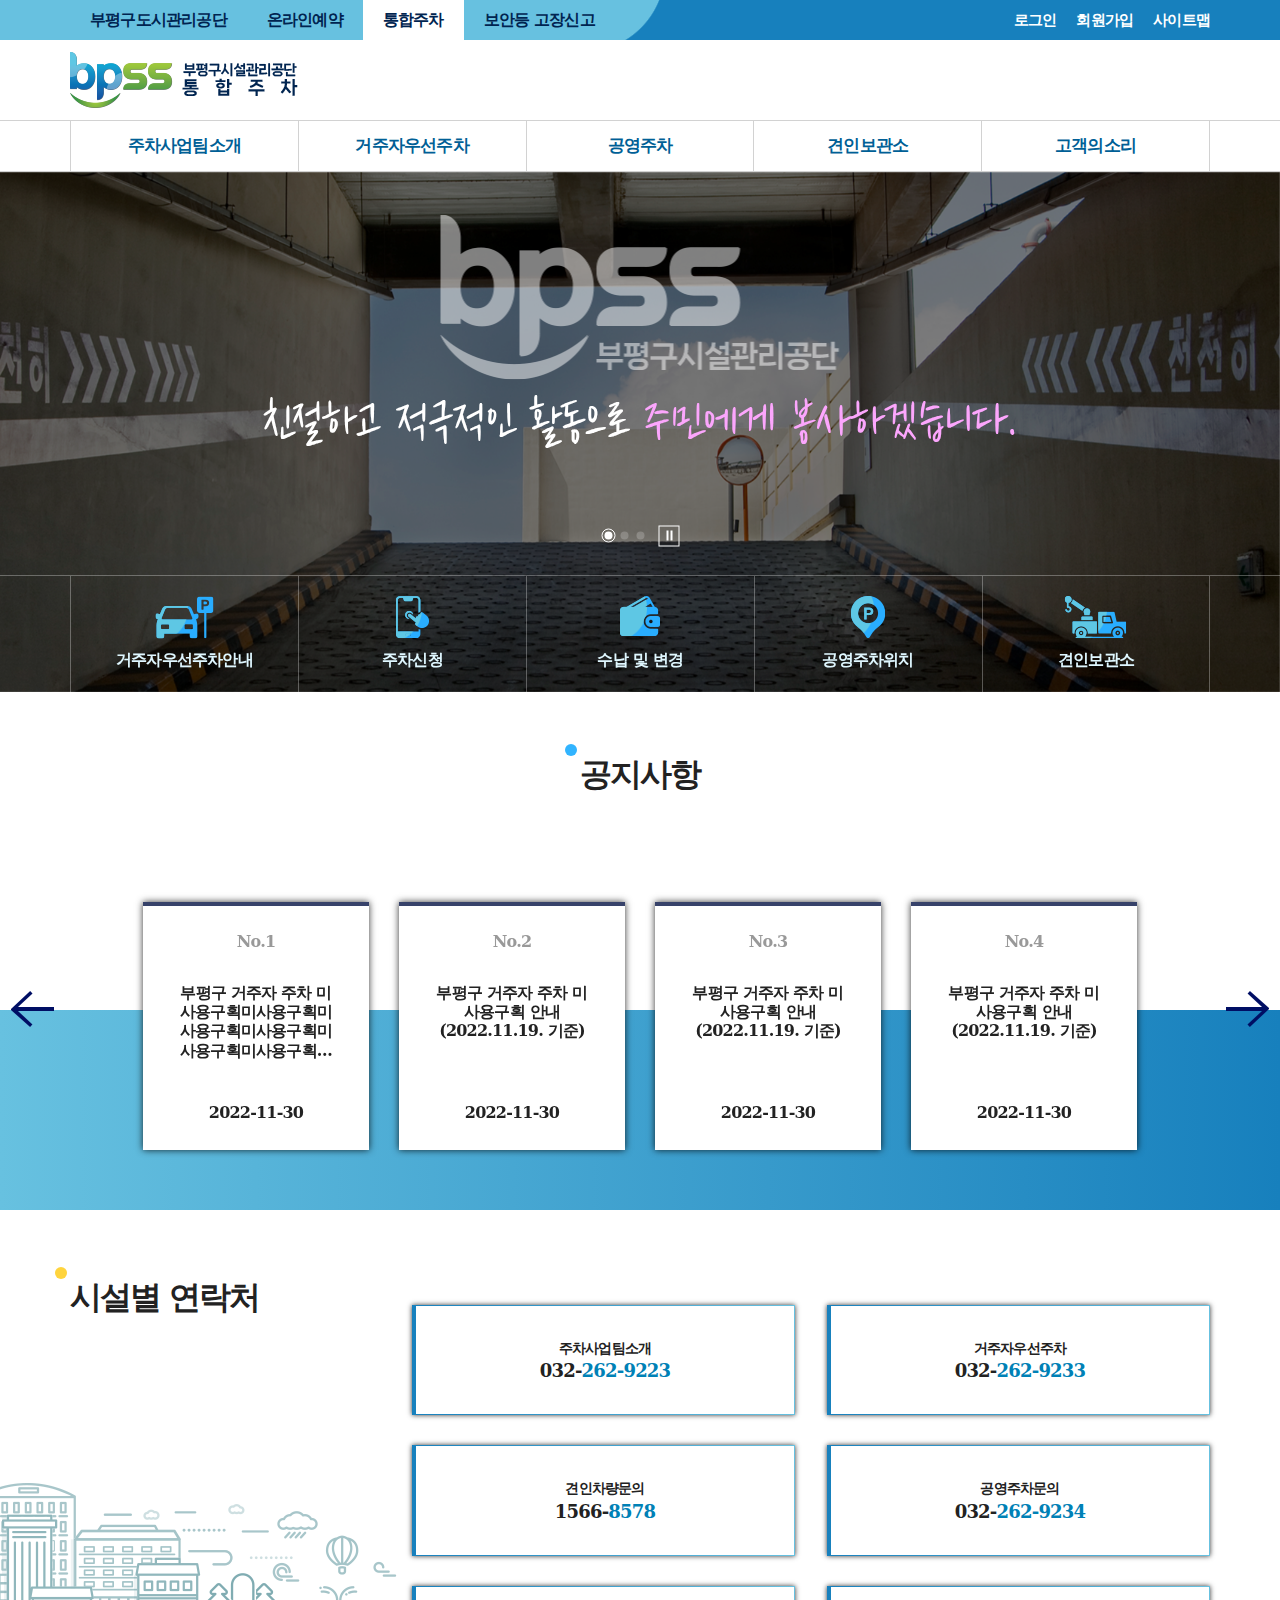
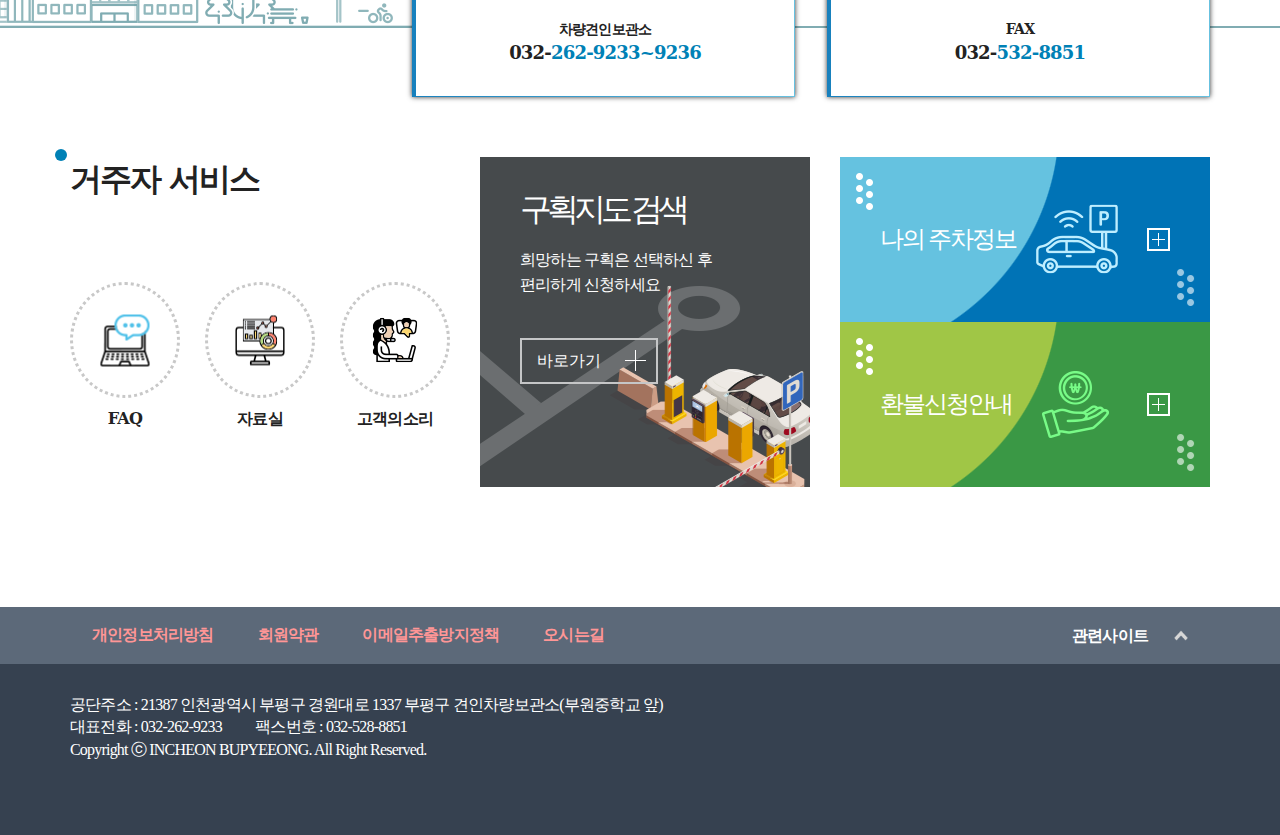
==== commit ff0a638b: "#1205_sub작업했음" ====
--- a/html/index.html
+++ b/html/index.html
@@ -173,40 +173,148 @@
             </nav>
             <div class="header_lower">
                 <div class="container">
+                    <!-- header gnb -->
                     <nav class="gnbwrap">
                         <ul class="gnb">
                             <li class="dep_1">
                                 <a href="">주차사업팀소개</a>
-                                <div class="lnbwrap">
-                                    <ul class="lnb"></ul>
-                                </div>
                             </li>
                             <li class="dep_1">
                                 <a href="">거주자우선주차</a>
-                                <div class="lnbwrap">
-                                    <ul class="lnb"></ul>
-                                </div>
                             </li>
                             <li class="dep_1">
                                 <a href="">공영주차</a>
-                                <div class="lnbwrap">
-                                    <ul class="lnb"></ul>
-                                </div>
                             </li>
                             <li class="dep_1">
                                 <a href="">견인보관소</a>
-                                <div class="lnbwrap">
-                                    <ul class="lnb"></ul>
-                                </div>
                             </li>
                             <li class="dep_1">
                                 <a href="">고객의소리 </a>
-                                <div class="lnbwrap">
-                                    <ul class="lnb"></ul>
-                                </div>
                             </li>
                         </ul>
                     </nav>
+                    <!-- / header gnb -->
+                </div>
+                <div class="outcon">
+                    <!-- header lnb -->
+                    <nav class="lnbwrap container">
+                        <ul class="lnb">
+                            <li>
+                                <a href="sub_주차사업팀소개_주차사업팀안내.html">
+                                    주차사업안내
+                                </a>
+                            </li>
+                            <li>
+                                <a href="">
+                                    주차문화개선계획
+                                </a>
+                            </li>
+                            <li>
+                                <a href="">
+                                    위치안내
+                                </a>
+                            </li>
+                        </ul>
+                        <ul class="lnb">
+                            <li>
+                                <a href="">
+                                    이용안내
+                                </a>
+                            </li>
+                            <li>
+                                <a href="">
+                                    이용신청
+                                </a>
+                            </li>
+                            <li>
+                                <a href="">
+                                    환불신청 안내
+                                </a>
+                            </li>
+                            <li>
+                                <a href="">
+                                    구획지도검색
+                                </a>
+                            </li>
+                            <li>
+                                <a href="">
+                                    수납 및 변경
+                                </a>
+                            </li>
+                            <li>
+                                <a href="">
+                                    배정취소 안내
+                                </a>
+                            </li>
+                            <li>
+                                <a href="">
+                                    설치/삭선 신청
+                                </a>
+                            </li>
+                        </ul>
+                        <ul class="lnb">
+                            <li>
+                                <a href="">
+                                    이용안내
+                                </a>
+                            </li>
+                            <li>
+                                <a href="">
+                                    현황 및 위치
+                                </a>
+                            </li>
+                            <li>
+                                <a href="">
+                                    미납차량조회
+                                </a>
+                            </li>
+                            <li>
+                                <a href="">
+                                    무인주차장 정기권신청(분기)
+                                </a>
+                            </li>
+                            <li>
+                                <a href="">
+                                    대기신청
+                                </a>
+                            </li>
+                        </ul>
+                        <ul class="lnb">
+                            <li>
+                                <a href="">
+                                    견인보관소 안내
+                                </a>
+                            </li>
+                            <li>
+                                <a href="">
+                                    견인차량 조회
+                                </a>
+                            </li>
+                        </ul>
+                        <ul class="lnb">
+                            <li>
+                                <a href="">
+                                    공지사항
+                                </a>
+                            </li>
+                            <li>
+                                <a href="">
+                                    FAQ
+                                </a>
+                            </li>
+                            <li>
+                                <a href="">
+                                    민원게시판
+                                </a>
+                            </li>
+                            <li>
+                                <a href="">
+                                    자료실(양식)
+                                </a>
+                            </li>
+                        </ul>
+                    </nav>
+                    <!-- / header lnb -->
                 </div>
             </div>
 
@@ -222,8 +330,10 @@
                         <div class="swiper-slide main_visual_03"><span class="hide">메인비쥬얼3</span></div>
                     </div>
                 </div>
-                <div class="swiper-pagination"></div>
-                <div class="swiper-button"></div>
+                <div class="swiper-util">
+                    <div class="swiper-pagination"></div>
+                    <div class="swiper-button-stopngo"></div>
+                </div>
                 <span class="visual_contents">친절하고 적극적인 활동으로 <em>주민에게 봉사하겠습니다.</em></span>
                 <div class="visual_menu">
                     <div class="menu_list container">
@@ -232,7 +342,7 @@
                                 <a href="">
                                     <dl>
                                         <dt>
-                                            <img src="../common/images/main_icn_parkfirst.png" alt="">
+                                            <img src="../common/images/main_icn_parkfirst.png" alt="거주자우선 주차안내 아이콘">
                                         </dt>
                                         <dd class="lh">거주자우선<span class="brrr"></span>주차안내</dd>
                                     </dl>
@@ -242,7 +352,7 @@
                                 <a href="">
                                     <dl>
                                         <dt>
-                                            <img src="../common/images/main_icn_parksubmit.png" alt="">
+                                            <img src="../common/images/main_icn_parksubmit.png" alt="주차신청 아이콘">
                                         </dt>
                                         <dd>주차신청</dd>
                                     </dl>
@@ -252,7 +362,7 @@
                                 <a href="">
                                     <dl>
                                         <dt>
-                                            <img src="../common/images/main_icn_parkpay.png" alt="">
+                                            <img src="../common/images/main_icn_parkpay.png" alt="수납 및 변경 아이콘">
                                         </dt>
                                         <dd>수납 및 변경</dd>
                                     </dl>
@@ -262,7 +372,7 @@
                                 <a href="">
                                     <dl>
                                         <dt>
-                                            <img src="../common/images/main_icn_parkinglocation.png" alt="">
+                                            <img src="../common/images/main_icn_parkinglocation.png" alt="공영주차위치 아이콘">
                                         </dt>
                                         <dd>공영주차위치</dd>
                                     </dl>
@@ -272,12 +382,13 @@
                                 <a href="">
                                     <dl>
                                         <dt>
-                                            <img src="../common/images/main_icn_pulledcar.png" alt="">
+                                            <img src="../common/images/main_icn_pulledcar.png" alt="견인보관소 아이콘">
                                         </dt>
                                         <dd>견인보관소</dd>
                                     </dl>
                                 </a>
-                            </div></div>
+                            </div>
+                        </div>
                     </div>
                 </div>
             </div>
@@ -424,18 +535,18 @@
                             <dt>구획지도 검색</dt>
                             <dd>희망하는 구획은 선택하신 후<br />편리하게 신청하세요</dd>
                         </dl>
-                        <button>바로가기</button>
+                        <button>바로가기<span class="hide">플러스버튼</span></button>
                     </div>
                     <div class="services_r">
                         <div>
                             나의 주차정보
-                            <img src="../common/images/main_icn_parking.png" alt="">
-                            <button></button>
+                            <img src="../common/images/main_icn_parking.png" alt="나의 주차정보 아이콘">
+                            <button><span class="hide">플러스버튼</span></button>
                         </div>
                         <div>
                             환불신청안내
-                            <img src="../common/images/main_icn_money.png" alt="">
-                            <button></button>
+                            <img src="../common/images/main_icn_money.png" alt="환불신청안내 아이콘">
+                            <button><span class="hide">플러스버튼</span></button>
                         </div>
                     </div>
                 </div>
@@ -469,7 +580,7 @@
                                 </a>
                             </li>
                         </ul>
-                        <span class="show_more pink"></span>
+                        <span class="show_more pink"><span class="hide">더보기</span></span>
                     </div>
                     <div class="fu_r">
                         <ul>
@@ -494,7 +605,7 @@
                                 </a>
                             </li>
                         </ul>
-                        <span class="show_more gray"></span>
+                        <span class="show_more gray"><span class="hide">더보기</span></span>
                     </div>
                 </div>
             </div>
@@ -503,7 +614,7 @@
                     <address>
                         <p>
                             공단주소 : 21387 인천광역시 부평구 경원대로 1337 부평구 견인차량보관소(부원중학교 앞)<br />
-                            대표전화 : 032-262-9233&nbsp;&nbsp;&nbsp;&nbsp;&nbsp;&nbsp;&nbsp;&nbsp;&nbsp;
+                            대표전화 : 032-262-9233<span class="br in768"></span>
                             팩스번호 : 032-528-8851<br />
                             Copyright ⓒ INCHEON BUPYEEONG. All Right Reserved.
                         </p>
@@ -514,72 +625,5 @@
         <!-- / footer -->
     </div>
 </body>
-<script>
-    var swiper = new Swiper(".main_visual", {
-        slidesPerView: 1,
-        loop: true,
-        pagination: {
-            el: ".swiper-pagination",
-            clickable: true,
-        },
-        navigation: {
-            nextEl: ".swiper-button-next",
-            prevEl: ".swiper-button-prev",
-        },
-    });
-
-    var swiper2 = new Swiper(".noticeslide", {
-        slidesPerView: 1,
-        spaceBetween: 30,
-        loop: true,
-        navigation: {
-            nextEl: ".swiper-button-next2",
-            prevEl: ".swiper-button-prev2",
-        },
-        breakpoints: {
-            640: {
-                slidesPerView: 1,
-            },
-            768: {
-                slidesPerView: 2,
-                spaceBetween: 50,
-            },
-            1024: {
-                slidesPerView: 3,
-                spaceBetween: 40,
-            },
-            1280: {
-                slidesPerView: 4,
-                spaceBetween: 30,
-            },
-        },
-    });
-
-var ww = $(window).width();
-var swiper3 = undefined;
-
-function initSwiper() {
-
-  if (ww < 768 && swiper3 == undefined) {
-    swiper3 = new Swiper(".menu_list", {
-    slidesPerView: 3,
-    initialSlide: 0,
-    loop: true,
-    });
-  } else if (ww >= 768 && swiper3 != undefined) {
-    swiper3.destroy();
-    swiper3 = undefined;
-  }
-}
-
-initSwiper();
-
-$(window).on('resize', function () {
-  ww = $(window).width();
-  initSwiper();
-});
-
-
-</script>
 
 </html>--- a/common/css/default.css
+++ b/common/css/default.css
@@ -303,9 +303,10 @@
 
 body {
   font-size: 16px;
+  font-weight: regular;
   line-height: 1.4;
   color: #222;
-  font-family: "Noto Sans", "sans-serif";
+  font-family: "NanumSquare Neo B", "sans-serif";
   letter-spacing: -0.05em;
 }
 
@@ -316,7 +317,7 @@
 
 h1, h2, h3, h4, h5, h6 {
   font-size: 1rem;
-  font-weight: normal;
+  font-weight: bold;
 }
 
 ul, ol, li {
@@ -466,6 +467,10 @@
   margin-bottom: 30px;
 }
 
+.mb40 {
+  margin-bottom: 40px;
+}
+
 .mb50 {
   margin-bottom: 50px;
 }
@@ -499,10 +504,10 @@
 }
 
 /* body */
-*, a {
+*,
+a {
   font-family: "NanumSquare Neo B", "serif";
   font-weight: bold;
-  font-size: 15px;
 }
 
 .container {
@@ -524,8 +529,9 @@
 
 /* btn */
 .btn_01 {
-  background: #777;
+  background: #4d5360;
   color: #fff;
+  font-size: 14px;
 }
 
 /* skip_navi */
@@ -793,20 +799,51 @@
 header .header_lower .gnbwrap .gnb {
   display: flex;
   flex-wrap: nowrap;
+  border-left: 1px solid #d2d2d2;
 }
 header .header_lower .gnbwrap .gnb > .dep_1 {
   flex: 0 0 20%;
+  height: 100%;
   text-align: center;
 }
-header .header_lower .gnbwrap .gnb > .dep_1:first-of-type a {
-  border-left: 1px solid #d2d2d2;
-}
-header .header_lower .gnbwrap .gnb > .dep_1 a {
+header .header_lower .gnbwrap .gnb > .dep_1 > a {
   padding: 13px 0;
   font-size: 17px;
   color: #005f96;
   border-right: 1px solid #d2d2d2;
 }
+header .header_lower .outcon {
+  width: 100%;
+  border-top: 2px solid #005f96;
+  border-bottom: 1px solid #777;
+  background: #fff;
+  position: absolute;
+  z-index: 99;
+  display: none;
+  padding-bottom: 20px;
+}
+header .header_lower .outcon.gnbopened {
+  display: block;
+}
+header .header_lower .lnbwrap {
+  height: 300px;
+  display: flex;
+  flex-wrap: nowrap;
+  border-left: 1px solid #d2d2d2;
+}
+header .header_lower .lnbwrap .lnb {
+  flex: 0 0 20%;
+  padding: 20px 0 0 20px;
+  border-right: 1px solid #d2d2d2;
+}
+header .header_lower .lnbwrap .lnb li {
+  margin-bottom: 10px;
+}
+header .header_lower .lnbwrap .lnb li a {
+  width: 100%;
+  height: 100%;
+  font-size: 15px;
+}
 
 /* footer */
 footer .footer_upper {
@@ -821,6 +858,7 @@
 footer .footer_upper .container .fu_l,
 footer .footer_upper .container .fu_r {
   position: relative;
+  cursor: pointer;
 }
 @media screen and (max-width: 768px) {
   footer .footer_upper .container .fu_l,
@@ -838,9 +876,11 @@
 footer .footer_upper .container .fu_r ul::after {
   display: none;
 }
-footer .footer_upper .container .fu_l ul > li:hover,
+@media screen and (min-width: 1023px) {
+  footer .footer_upper .container .fu_l ul > li:hover,
 footer .footer_upper .container .fu_r ul > li:hover {
-  background-color: #495564;
+    background-color: #495564;
+  }
 }
 footer .footer_upper .container .fu_l ul > li.on,
 footer .footer_upper .container .fu_r ul > li.on {
@@ -849,21 +889,28 @@
 footer .footer_upper .container .fu_l ul > li a,
 footer .footer_upper .container .fu_r ul > li a {
   height: 100%;
-  padding: 18px 25px;
+  padding: 17px 22px;
   display: block;
   color: #ff9696;
 }
 @media screen and (max-width: 1024px) {
   footer .footer_upper .container .fu_l ul > li a,
 footer .footer_upper .container .fu_r ul > li a {
-    padding: 18px 22px;
+    padding: 17px 20px;
   }
 }
 @media screen and (max-width: 768px) {
   footer .footer_upper .container .fu_l ul > li a,
 footer .footer_upper .container .fu_r ul > li a {
-    padding: 18px 0;
+    padding: 17px 0;
     padding-left: 35px;
+  }
+}
+@media screen and (max-width: 465px) {
+  footer .footer_upper .container .fu_l ul > li a,
+footer .footer_upper .container .fu_r ul > li a {
+    padding: 17px 0;
+    padding-left: 13px;
   }
 }
 footer .footer_upper .container .fu_l .show_more,
@@ -872,12 +919,13 @@
   height: 57px;
   position: absolute;
   top: 0;
-  right: 20px;
+  right: 0;
   cursor: pointer;
 }
 footer .footer_upper .container .fu_l .show_more.pink,
 footer .footer_upper .container .fu_r .show_more.pink {
   background: url(../images/main_m_btn_pink.png) no-repeat center center;
+  background-size: 25%;
   transform: rotate(180deg);
 }
 footer .footer_upper .container .fu_l .show_more.pink.on,
@@ -887,6 +935,7 @@
 footer .footer_upper .container .fu_l .show_more.gray,
 footer .footer_upper .container .fu_r .show_more.gray {
   background: url(../images/main_m_btn_gray.png) no-repeat center center;
+  background-size: 25%;
   transform: rotate(0);
 }
 footer .footer_upper .container .fu_l .show_more.gray.on,
@@ -911,6 +960,7 @@
   footer .footer_upper .container .fu_l li {
     width: 100%;
     display: none;
+    background: #495564;
   }
 }
 footer .footer_upper .container .fu_l .show_more {
@@ -929,7 +979,7 @@
   height: 228px;
 }
 footer .footer_upper .container .fu_r ul li {
-  min-width: 173px;
+  min-width: 160px;
   width: 100%;
   display: none;
   background-color: #5c6979;
@@ -938,16 +988,26 @@
   color: #fff !important;
 }
 footer .footer_upper .container .fu_r .show_more {
+  right: 0;
   display: block;
 }
 footer .footer_main {
-  height: 171px;
+  height: auto;
+  min-height: 171px;
   padding-top: 35px;
   background-color: #364150;
   color: #fff;
-}
-footer .footer_main address {
-  padding: 0 30px;
+  padding: 30px;
+}
+footer .footer_main address p .br {
+  width: auto;
+  padding: 0 15px;
+  display: inline-block;
+}
+@media screen and (max-width: 475px) {
+  footer .footer_main address p .br {
+    display: block;
+  }
 }
 
 /* swiper common */
@@ -969,6 +1029,11 @@
   height: 520px;
   position: relative;
 }
+@media screen and (max-width: 1024px) {
+  .contentswrap .main_visualwrap {
+    height: 400px;
+  }
+}
 .contentswrap .main_visualwrap .main_visual .swiper-slide {
   background: #fff;
   filter: brightness(50%);
@@ -982,13 +1047,60 @@
 .contentswrap .main_visualwrap .main_visual .swiper-slide.main_visual_03 {
   background: url(../images/main_visual_03.png) no-repeat center center/cover;
 }
-.contentswrap .main_visualwrap .swiper-pagination {
-  width: auto;
-  height: 30px;
-  position: absolute;
+.contentswrap .main_visualwrap .swiper-util {
+  display: flex;
+  align-items: center;
+  height: 21px;
+  position: absolute;
+  z-index: 2;
   top: 70%;
   left: 50%;
   transform: translate(-50%, -50%);
+}
+@media screen and (max-width: 1024px) {
+  .contentswrap .main_visualwrap .swiper-util {
+    top: 90%;
+  }
+}
+.contentswrap .main_visualwrap .swiper-pagination {
+  display: inline-block;
+  position: relative;
+  width: auto;
+  bottom: 0;
+  margin-right: 10px;
+  display: flex;
+  flex-wrap: nowrap;
+  align-items: center;
+}
+.contentswrap .main_visualwrap .swiper-pagination .swiper-pagination-bullet {
+  background-color: #fff;
+  transition: all 0.3s;
+  position: relative;
+}
+.contentswrap .main_visualwrap .swiper-pagination .swiper-pagination-bullet-active::after {
+  content: "";
+  display: block;
+  position: absolute;
+  top: 50%;
+  left: 50%;
+  transform: translate(-50%, -50%);
+  width: 12px;
+  height: 12px;
+  border-radius: 50%;
+  border: 1px solid #fff;
+}
+.contentswrap .main_visualwrap .swiper-button-stopngo {
+  background: #fff;
+  width: 21px;
+  height: 21px;
+  border: 1px solid #fff;
+  cursor: pointer;
+}
+.contentswrap .main_visualwrap .swiper-button-stopngo.stop {
+  background: url(../images/main_visual_btn_play.png) no-repeat 63% center;
+}
+.contentswrap .main_visualwrap .swiper-button-stopngo.go {
+  background: url(../images/main_visual_btn_stop.png) no-repeat center center;
 }
 .contentswrap .main_visualwrap .visual_contents {
   position: absolute;
@@ -1139,7 +1251,8 @@
 .main_tit {
   font-family: "NanumSquare Neo EB", "serif";
   font-weight: bold;
-  font-size: 30px;
+  font-size: 32px;
+  letter-spacing: -2px;
   display: inline-block;
   position: relative;
 }
@@ -1199,11 +1312,34 @@
   padding: 40px 15px 10px;
   position: relative;
 }
+@media screen and (max-width: 1380px) {
+  .notice .noticeslide {
+    width: 85%;
+  }
+}
+@media screen and (max-width: 1280px) {
+  .notice .noticeslide {
+    width: 80%;
+  }
+}
+@media screen and (max-width: 1024px) {
+  .notice .noticeslide {
+    width: 75%;
+  }
+}
+@media screen and (max-width: 768px) {
+  .notice .noticeslide {
+    width: 70%;
+    min-width: 210px;
+  }
+}
 .notice .noticeslide .notice_list {
   transition: all 0.3s;
 }
-.notice .noticeslide .notice_list:hover {
-  transform: translateY(-30px);
+@media screen and (min-width: 1023px) {
+  .notice .noticeslide .notice_list:hover {
+    transform: translateY(-30px);
+  }
 }
 .notice .noticeslide .notice_list a {
   height: 248px;
@@ -1221,6 +1357,7 @@
 .notice .noticeslide .notice_list a .notice_tit {
   display: -webkit-box;
   max-height: 80px;
+  line-height: 1.2;
   text-overflow: ellipsis;
   overflow: hidden;
   -webkit-box-orient: vertical;
@@ -1233,27 +1370,46 @@
   background: rgb(103, 193, 224);
   background: linear-gradient(270deg, rgb(103, 193, 224) 0%, rgb(23, 128, 189) 100%);
   position: absolute;
+  z-index: 2;
   width: 62px;
   height: 62px;
   top: 63%;
-  right: -100px;
+  right: -8%;
   transform: translateY(-50%);
   cursor: pointer;
   transition: all 0.3s;
 }
 @media screen and (max-width: 1620px) {
   .notice .swiper-button-next2 {
-    display: none;
-  }
-}
-.notice .swiper-button-next2:hover {
-  border-radius: 50%;
-}
-.notice .swiper-button-next2:hover > span {
-  border-radius: 50%;
-}
-.notice .swiper-button-next2:hover::after {
-  transform: translate(-35px, -50%);
+    right: -3%;
+  }
+}
+@media screen and (max-width: 1450px) {
+  .notice .swiper-button-next2 {
+    right: -1%;
+  }
+}
+@media screen and (max-width: 1380px) {
+  .notice .swiper-button-next2 {
+    right: 3%;
+    background: transparent;
+  }
+}
+@media screen and (max-width: 1024px) {
+  .notice .swiper-button-next2 {
+    right: 5%;
+  }
+}
+@media screen and (min-width: 1380px) {
+  .notice .swiper-button-next2:hover {
+    border-radius: 50%;
+  }
+  .notice .swiper-button-next2:hover > span {
+    border-radius: 50%;
+  }
+  .notice .swiper-button-next2:hover::after {
+    transform: translate(-35px, -50%);
+  }
 }
 .notice .swiper-button-next2::after {
   content: "";
@@ -1279,31 +1435,55 @@
   transform: translate(-50%, -50%);
   transition: all 0.3s;
 }
+@media screen and (max-width: 1380px) {
+  .notice .swiper-button-next2 > span {
+    background: transparent;
+  }
+}
 .notice .swiper-button-prev2 {
   background: rgb(103, 193, 224);
   background: linear-gradient(270deg, rgb(103, 193, 224) 0%, rgb(23, 128, 189) 100%);
   position: absolute;
+  z-index: 2;
   width: 62px;
   height: 62px;
   top: 63%;
-  left: -100px;
+  left: -8%;
   transform: translateY(-50%);
   cursor: pointer;
   transition: all 0.3s;
 }
 @media screen and (max-width: 1620px) {
   .notice .swiper-button-prev2 {
-    display: none;
-  }
-}
-.notice .swiper-button-prev2:hover {
-  border-radius: 50%;
-}
-.notice .swiper-button-prev2:hover > span {
-  border-radius: 50%;
-}
-.notice .swiper-button-prev2:hover::after {
-  transform: translate(35px, -50%);
+    left: -3%;
+  }
+}
+@media screen and (max-width: 1450px) {
+  .notice .swiper-button-prev2 {
+    left: -1%;
+  }
+}
+@media screen and (max-width: 1380px) {
+  .notice .swiper-button-prev2 {
+    left: 3%;
+    background: transparent;
+  }
+}
+@media screen and (max-width: 1024px) {
+  .notice .swiper-button-prev2 {
+    left: 5%;
+  }
+}
+@media screen and (min-width: 1380px) {
+  .notice .swiper-button-prev2:hover {
+    border-radius: 50%;
+  }
+  .notice .swiper-button-prev2:hover > span {
+    border-radius: 50%;
+  }
+  .notice .swiper-button-prev2:hover::after {
+    transform: translate(35px, -50%);
+  }
 }
 .notice .swiper-button-prev2::after {
   content: "";
@@ -1328,6 +1508,11 @@
   left: 50%;
   transform: translate(-50%, -50%);
   transition: all 0.3s;
+}
+@media screen and (max-width: 1380px) {
+  .notice .swiper-button-prev2 > span {
+    background: transparent;
+  }
 }
 
 /* section contacts */
@@ -1378,9 +1563,11 @@
     flex: 0 0 100%;
   }
 }
-.contacts .container .contacts_r > li:hover {
-  transition: all 0.3s;
-  box-shadow: 0 0 5px rgb(103, 193, 224);
+@media screen and (min-width: 1023px) {
+  .contacts .container .contacts_r > li:hover {
+    transition: all 0.3s;
+    box-shadow: 0 0 5px rgb(103, 193, 224);
+  }
 }
 .contacts .container .contacts_r > li a {
   background-color: #fff;
@@ -1392,8 +1579,10 @@
   top: 1px;
   left: 4px;
   margin-right: 0;
+  font-size: 14px;
 }
 .contacts .container .contacts_r > li a span {
+  font-size: 18px;
   display: block;
 }
 .contacts .container .contacts_r > li a span em {
@@ -1450,8 +1639,10 @@
   flex: 0 0 28.9%;
   transition: all 0.3s;
 }
-.services .container .services_l .serv_list > li:hover {
-  transform: translateY(-30px);
+@media screen and (min-width: 1023px) {
+  .services .container .services_l .serv_list > li:hover {
+    transform: translateY(-30px);
+  }
 }
 .services .container .services_l .serv_list > li dl dt {
   width: 100%;
@@ -1475,9 +1666,12 @@
   background: url(../images/main_serv_bg_01.png) no-repeat center center;
   padding: 30px 40px;
   color: #fff;
-}
-.services .container .services_m:hover {
-  box-shadow: 0 0 5px rgba(0, 0, 0, 0.8);
+  cursor: pointer;
+}
+@media screen and (min-width: 1023px) {
+  .services .container .services_m:hover {
+    box-shadow: 0 0 5px rgba(0, 0, 0, 0.8);
+  }
 }
 @media screen and (max-width: 1024px) {
   .services .container .services_m {
@@ -1492,8 +1686,9 @@
   }
 }
 .services .container .services_m dt {
-  font-size: 30px;
+  font-size: 32px;
   margin-bottom: 15px;
+  letter-spacing: -5px;
 }
 .services .container .services_m dd {
   font-size: 16px;
@@ -1505,6 +1700,16 @@
   color: #fff;
   padding: 10px 15px;
   padding-right: 55px;
+  position: relative;
+}
+.services .container .services_m button::after {
+  position: absolute;
+  right: 10px;
+  content: "";
+  display: inline-block;
+  width: 21px;
+  height: 21px;
+  background: url(../images/main_btn_plus.png) no-repeat center center;
 }
 .services .container .services_r {
   flex: 0 0 32.45%;
@@ -1526,17 +1731,21 @@
 .services .container .services_r > div {
   flex: 0 0 100%;
   height: 165px;
-  padding: 0 50px;
-  font-size: 23px;
+  padding: 0 40px;
+  font-size: 24px;
+  letter-spacing: -2px;
   color: #fff;
   display: flex;
   align-items: center;
+  cursor: pointer;
 }
 .services .container .services_r > div img {
   transition: all 0.3s;
 }
-.services .container .services_r > div:hover img {
-  scale: 1.1;
+@media screen and (min-width: 1023px) {
+  .services .container .services_r > div:hover img {
+    scale: 1.1;
+  }
 }
 @media screen and (max-width: 1024px) {
   .services .container .services_r > div {
@@ -1547,25 +1756,48 @@
 @media screen and (max-width: 768px) {
   .services .container .services_r > div {
     flex: 0 0 100%;
+    justify-content: center;
   }
 }
 .services .container .services_r > div:first-of-type {
   background: url(../images/main_serv_bg_02.png) no-repeat center center/cover;
 }
 .services .container .services_r > div:first-of-type img {
-  margin-left: 10px;
+  margin-left: 20px;
 }
 .services .container .services_r > div:last-of-type {
   background: url(../images/main_serv_bg_03.png) no-repeat center center/cover;
 }
 .services .container .services_r > div:last-of-type img {
-  margin-left: 20px;
+  margin-left: 30px;
+}
+.services .container .services_r > div button {
+  width: 23px;
+  height: 23px;
+  border: 2px solid #fff;
+  position: relative;
+  margin-left: auto;
+}
+.services .container .services_r > div button::after {
+  position: absolute;
+  top: -1px;
+  left: -1px;
+  content: "";
+  display: inline-block;
+  width: 21px;
+  height: 21px;
+  background: url(../images/main_btn_plus_mini.png) no-repeat center center;
+}
+@media screen and (max-width: 768px) {
+  .services .container .services_r > div button {
+    margin-left: 30px;
+  }
 }
 
 /* sub_visual */
 .sub_visualwrap {
   width: 100%;
-  height: 200px;
+  height: 150px;
 }
 .sub_visualwrap .sub_visual {
   width: 100%;
@@ -1574,13 +1806,56 @@
   align-items: center;
 }
 .sub_visualwrap .sub_visual.subidx0 {
-  background: #777;
+  position: relative;
+  background: url(../images/sub_visual_01.png) no-repeat center center;
+}
+.sub_visualwrap .sub_visual.subidx0::after {
+  content: "";
+  width: 244px;
+  height: 145px;
+  background: url(../images/sub_visual_sticker_01.png) no-repeat center center;
+  position: absolute;
+  bottom: 0;
+  right: 280px;
+}
+@media screen and (max-width: 1380px) {
+  .sub_visualwrap .sub_visual.subidx0::after {
+    right: 130px;
+  }
+}
+@media screen and (max-width: 1024px) {
+  .sub_visualwrap .sub_visual.subidx0::after {
+    display: none;
+  }
 }
 .sub_visualwrap .sub_visual .container {
   flex: 0 0 100%;
   text-align: center;
   color: #fff;
 }
+.sub_visualwrap .sub_visual .visual_tbox .visual_tit {
+  font-size: 36px;
+  font-weight: bold;
+  margin-bottom: 20px;
+}
+.sub_visualwrap .sub_visual .visual_tbox .breadcrumb {
+  display: flex;
+  flex-wrap: nowrap;
+  justify-content: center;
+  align-items: center;
+}
+.sub_visualwrap .sub_visual .visual_tbox .breadcrumb li::after {
+  content: ">";
+  display: inline-block;
+  margin: 0 10px;
+}
+.sub_visualwrap .sub_visual .visual_tbox .breadcrumb li:last-child::after {
+  display: none;
+}
+.sub_visualwrap .sub_visual .visual_tbox .breadcrumb li a {
+  display: inline-block;
+}
+
 /* sub_contents */
 .sub_contentswrap {
   width: 100%;
@@ -1593,7 +1868,7 @@
 .sub_contentswrap .scflex .lnb {
   flex: 0 0 20%;
   position: relative;
-  top: -200px;
+  top: -150px;
 }
 @media screen and (max-width: 768px) {
   .sub_contentswrap .scflex .lnb {
@@ -1606,38 +1881,217 @@
   justify-content: center;
   flex: 0 0 20%;
   width: 100%;
-  height: 200px;
-  background: rgba(0, 0, 0, 0.5);
+  height: 150px;
+  background: rgba(11, 60, 87, 0.7);
+  color: #fff;
+  font-size: 24px;
+}
+@media screen and (max-width: 1024px) {
+  .sub_contentswrap .scflex .lnb .subidx_tit {
+    font-size: 20px;
+  }
+}
+.sub_contentswrap .scflex .lnb .cont_list li {
+  border: 1px solid #ddd;
+  border-top: none;
+}
+.sub_contentswrap .scflex .lnb .cont_list li a {
+  padding: 15px 0;
+  text-align: center;
+}
+@media screen and (max-width: 1024px) {
+  .sub_contentswrap .scflex .lnb .cont_list li a {
+    font-size: 15px;
+  }
+}
+.sub_contentswrap .scflex .lnb .cont_list li.active {
+  border: none;
+  background: rgb(64, 147, 41);
+  background: linear-gradient(270deg, rgb(64, 147, 41) 0%, rgb(182, 231, 68) 100%);
+}
+.sub_contentswrap .scflex .lnb .cont_list li.active a {
   color: #fff;
 }
 .sub_contentswrap .scflex .cont_box {
   flex: 0 0 80%;
+  padding-left: 50px;
+  padding-bottom: 120px;
 }
 @media screen and (max-width: 768px) {
   .sub_contentswrap .scflex .cont_box {
+    padding-left: 0;
     flex-basis: 100%;
   }
 }
+.sub_contentswrap .scflex .cont_box .cont_tit {
+  font-size: 30px;
+  font-weight: bold;
+  margin-top: 50px;
+  margin-bottom: 50px;
+}
+@media screen and (max-width: 1024px) {
+  .sub_contentswrap .scflex .cont_box .cont_tit {
+    margin-bottom: 30px;
+  }
+}
+@media screen and (max-width: 768px) {
+  .sub_contentswrap .scflex .cont_box .cont_tit {
+    margin-bottom: 10px;
+  }
+}
+.sub_contentswrap .scflex .cont_box .cont_tit::before {
+  content: "";
+  display: inline-block;
+  width: 20px;
+  height: 29px;
+  background: url(../images/sub_cont_tit_bul.png) no-repeat center center;
+  margin-right: 10px;
+}
+.sub_contentswrap .scflex .cont_box .cont_text.bg {
+  border-radius: 15px;
+  text-align: center;
+  padding: 40px 80px;
+  background: url(../images/sub_cont_bg.png) no-repeat center center;
+  margin-bottom: 50px;
+}
+@media screen and (max-width: 1024px) {
+  .sub_contentswrap .scflex .cont_box .cont_text.bg {
+    padding: 40px 60px;
+  }
+}
+@media screen and (max-width: 768px) {
+  .sub_contentswrap .scflex .cont_box .cont_text.bg {
+    padding: 30px;
+    margin-bottom: 10px;
+  }
+}
+.sub_contentswrap .scflex .cont_box .cont_text.bg p {
+  border: 4px solid rgba(255, 255, 255, 0.6);
+  padding: 30px 0;
+  font-size: 30px;
+  font-family: "NanumSquare Neo R", "serif";
+  font-weight: 500;
+  line-height: 1.2;
+  color: #fff;
+}
+@media screen and (max-width: 1024px) {
+  .sub_contentswrap .scflex .cont_box .cont_text.bg p {
+    font-size: 26px;
+  }
+}
+@media screen and (max-width: 768px) {
+  .sub_contentswrap .scflex .cont_box .cont_text.bg p {
+    font-size: 22px;
+  }
+}
+.sub_contentswrap .scflex .cont_box .cont_text.bg p em {
+  font-family: "NanumSquare Neo B", "serif";
+  font-weight: bold;
+}
+.sub_contentswrap .scflex .cont_box .cont_text.bg p .hc {
+  color: #c6e2ff;
+}
+.sub_contentswrap .scflex .cont_box .cont_text.bg p .br.in768 {
+  display: none;
+}
+@media screen and (max-width: 768px) {
+  .sub_contentswrap .scflex .cont_box .cont_text.bg p .br.in768 {
+    display: block;
+  }
+}
+.sub_contentswrap .scflex .cont_box .cont_text > p {
+  font-weight: bold;
+}
 
 /* surveybox */
+.survey_box {
+  border: 2px solid #dae9ff;
+  padding: 30px;
+}
+.survey_box > p {
+  display: flex;
+  align-items: center;
+  margin-bottom: 15px;
+  line-height: 16px;
+  color: #194074;
+  font-weight: bold;
+}
+.survey_box > p::before {
+  content: "";
+  display: inline-block;
+  width: 28px;
+  height: 28px;
+  background: url(../images/sub_cont_qm.png) no-repeat center center;
+  margin-right: 10px;
+}
 .survey_box .radio_box {
   display: flex;
+  flex-wrap: wrap;
+  justify-content: space-between;
+  align-items: center;
+  margin-bottom: 15px;
+}
+@media screen and (max-width: 1024px) {
+  .survey_box .radio_box {
+    justify-content: flex-start;
+  }
+}
+.survey_box .radio_box span {
+  display: flex;
+  align-items: center;
+  margin-right: 10px;
+}
+.survey_box .radio_box span:last-of-type {
+  margin-right: 0;
+}
+@media screen and (max-width: 1024px) {
+  .survey_box .radio_box span {
+    margin-bottom: 10px;
+  }
+}
+.survey_box .radio_box span input {
+  display: inline-block;
+  width: 19px;
+  height: 19px;
+  background: #fff no-repeat center center;
+  cursor: pointer;
+  margin-right: 10px;
+}
+.survey_box .radio_box span input[type=radio] {
+  background-image: url("../images/radio_off.png");
+}
+.survey_box .radio_box span input[type=radio]:checked {
+  background-image: url("../images/radio_on.png");
+}
+.survey_box .radio_box span label {
+  font-size: 14px;
+  font-weight: bold;
+}
+.survey_box .radio_box span label img {
+  position: relative;
+  top: -2px;
+  margin-left: 5px;
+}
+.survey_box .input_box {
+  display: flex;
   flex-wrap: nowrap;
 }
-.survey_box .input_box {
-  display: flex;
-  flex-wrap: nowrap;
-}
 .survey_box .input_box label {
   width: 100%;
 }
 .survey_box .input_box input {
-  border: 1px solid #777;
+  height: 38px;
+  border: 1px solid #999;
   border-right: none;
+  padding-left: 25px;
+  font-size: 14px;
+  font-weight: bold;
 }
 .survey_box .input_box input:focus {
   outline: none;
 }
 .survey_box .input_box button {
   flex: 0 0 100px;
+  font-size: 14px;
+  font-weight: bold;
 }/*# sourceMappingURL=default.css.map */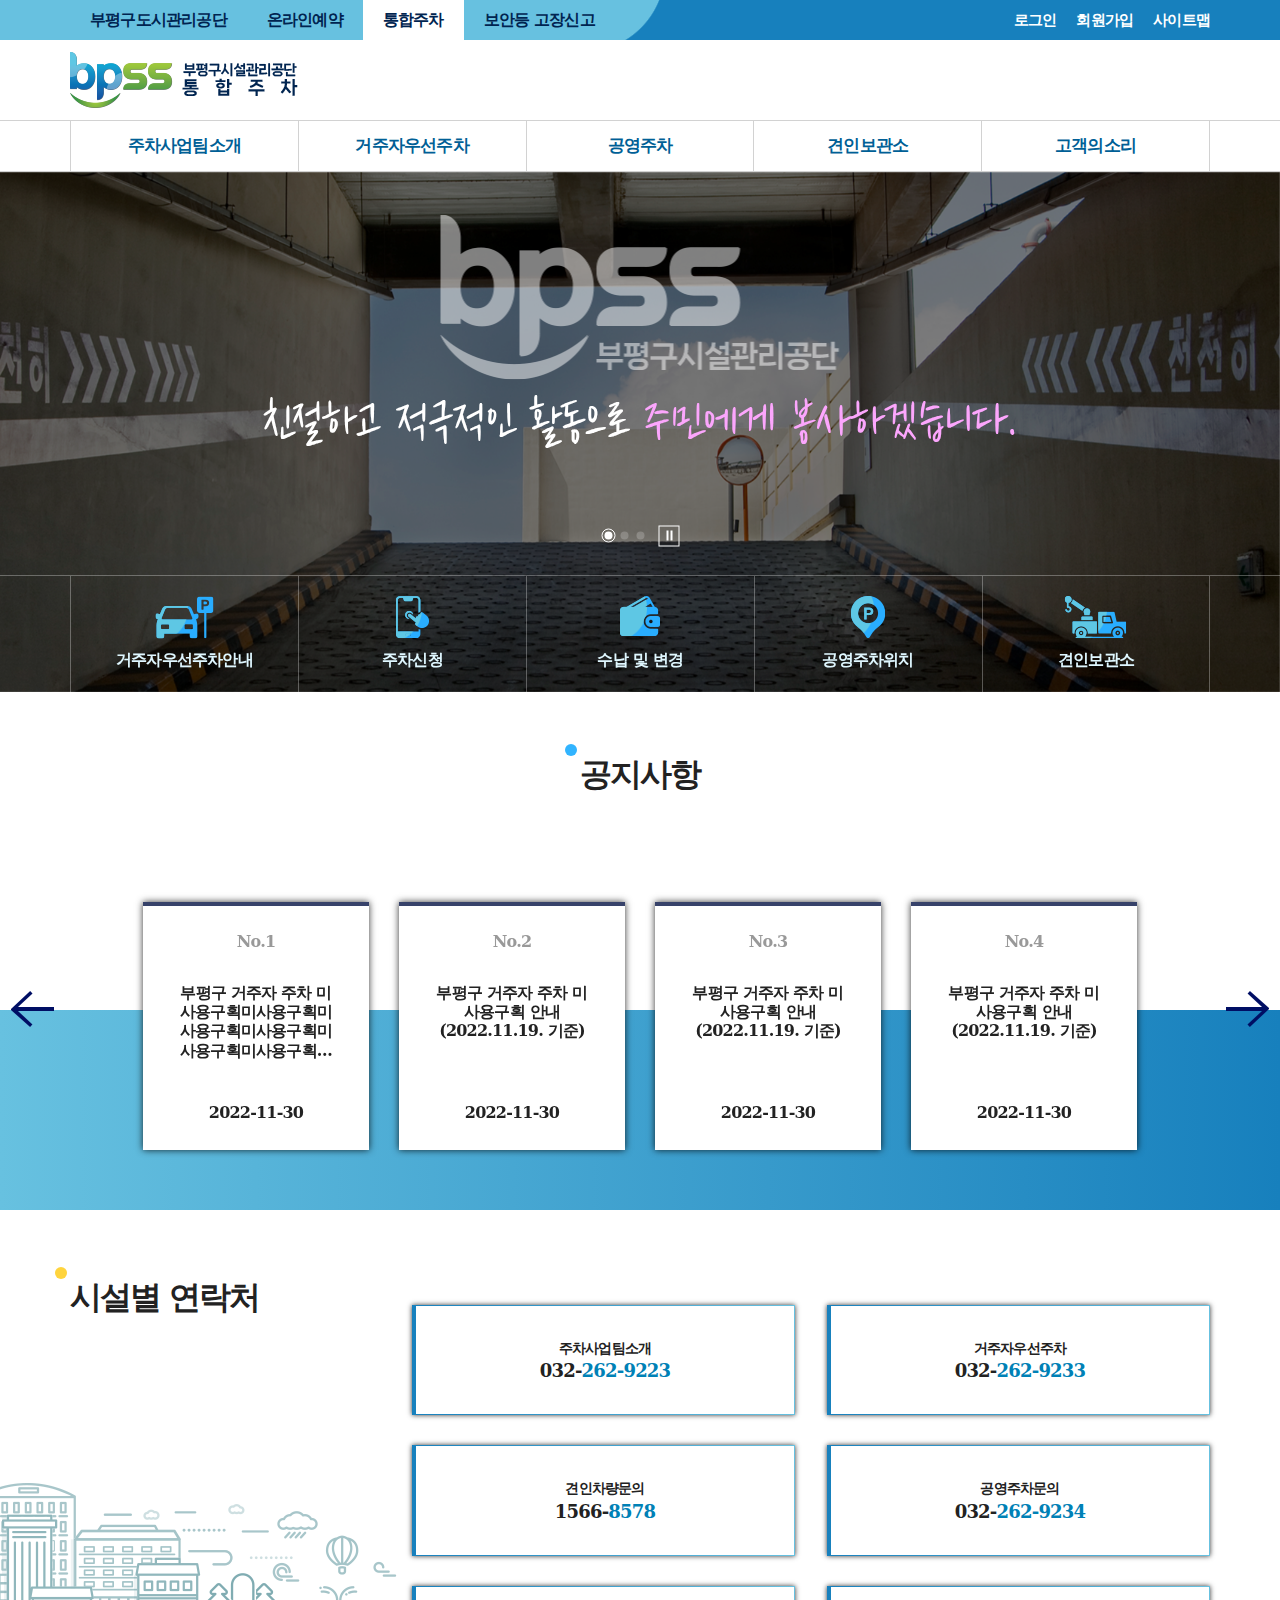
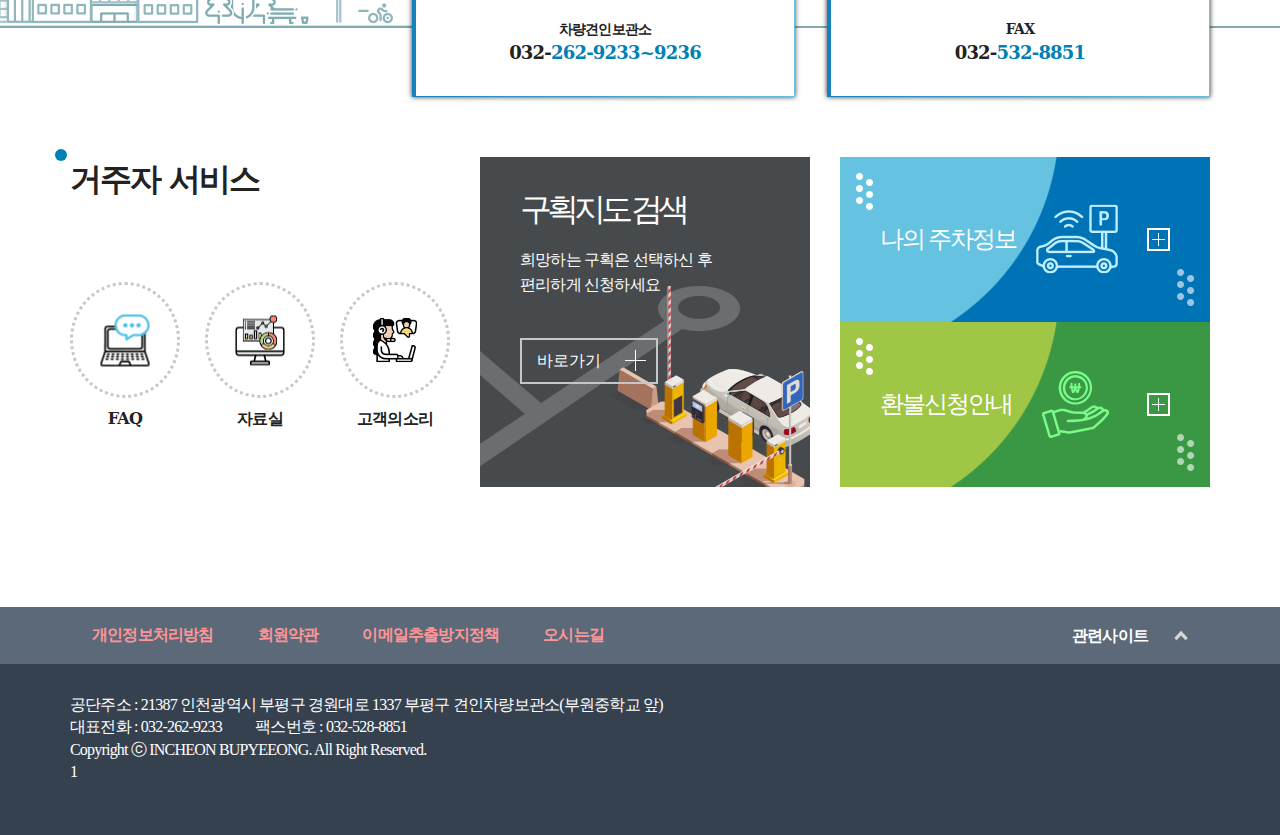
==== commit 5e2e1c84: "1" ====
--- a/html/index.html
+++ b/html/index.html
@@ -619,6 +619,7 @@
                             Copyright ⓒ INCHEON BUPYEEONG. All Right Reserved.
                         </p>
                     </address>
+                    1
                 </div>
             </div>
         </footer>
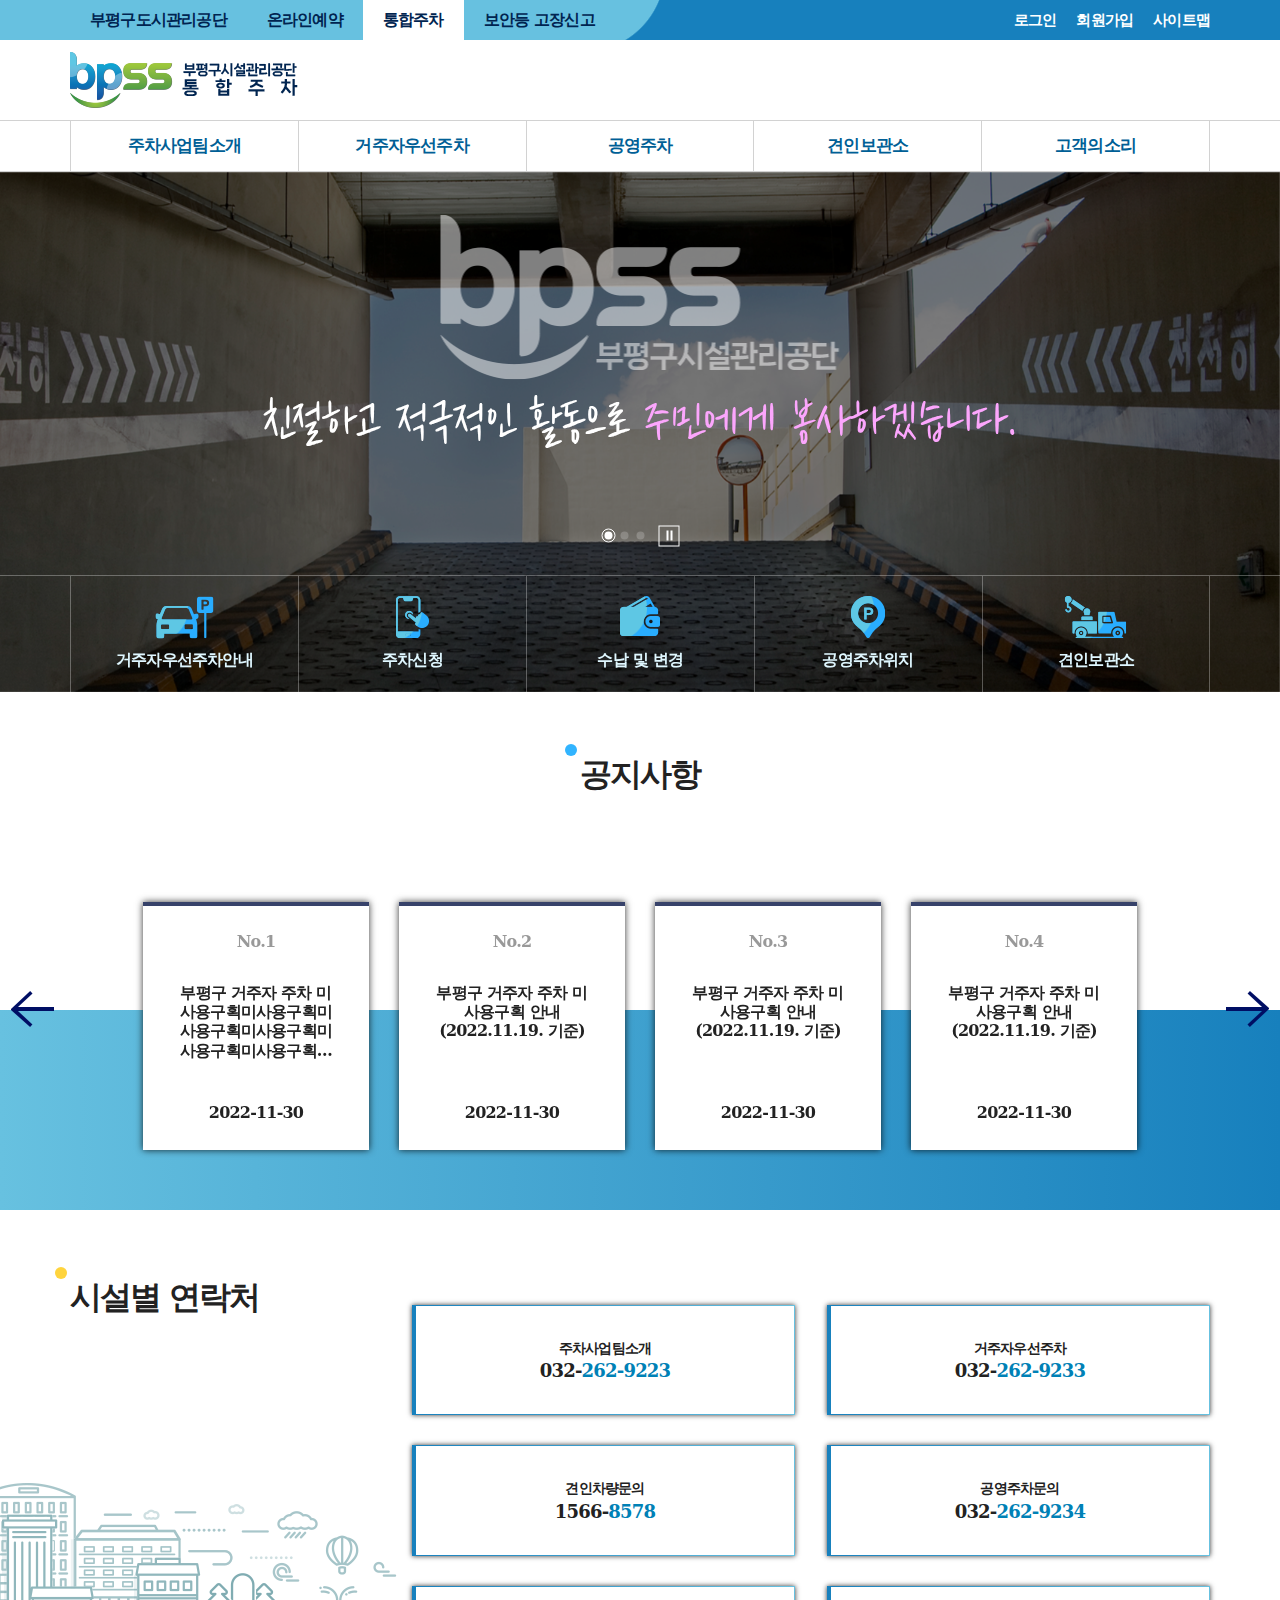
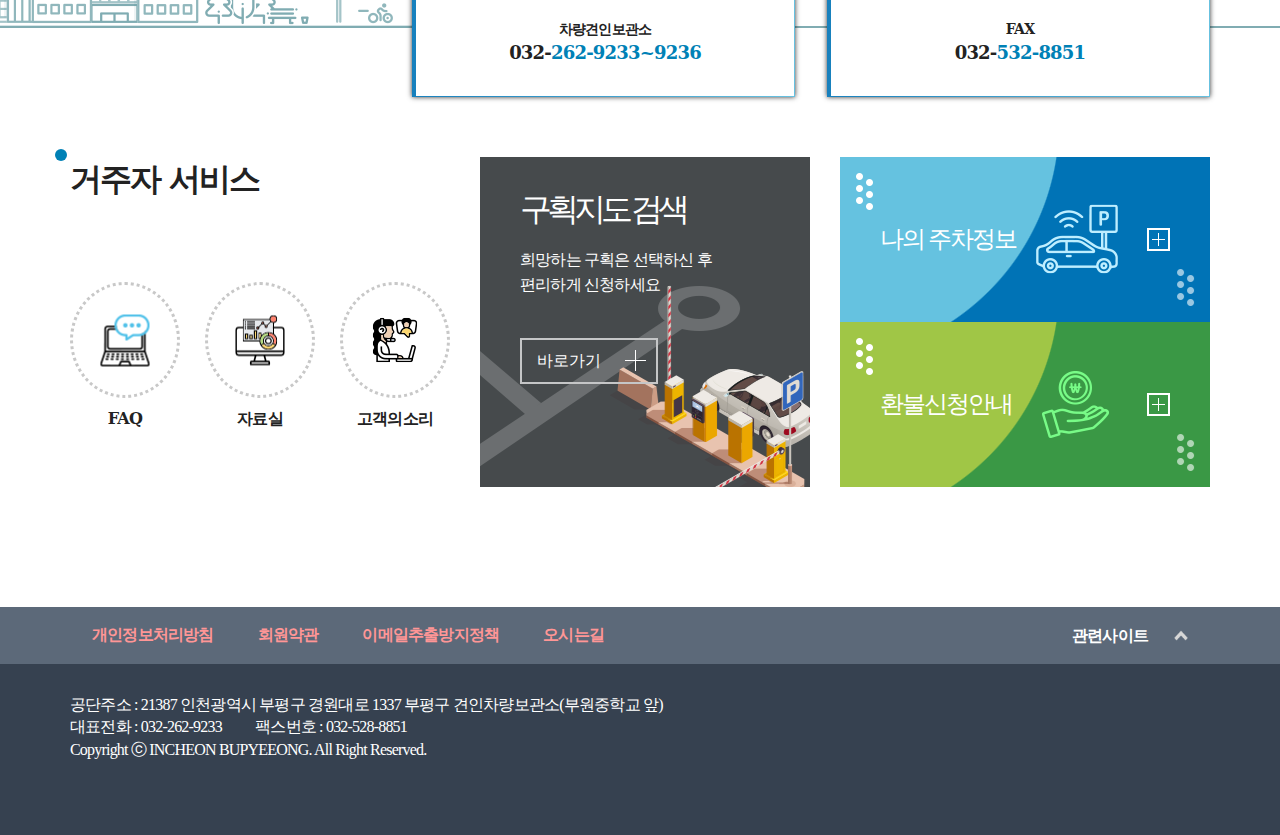
==== commit 7698319c: "test" ====
--- a/html/index.html
+++ b/html/index.html
@@ -619,7 +619,6 @@
                             Copyright ⓒ INCHEON BUPYEEONG. All Right Reserved.
                         </p>
                     </address>
-                    1
                 </div>
             </div>
         </footer>
